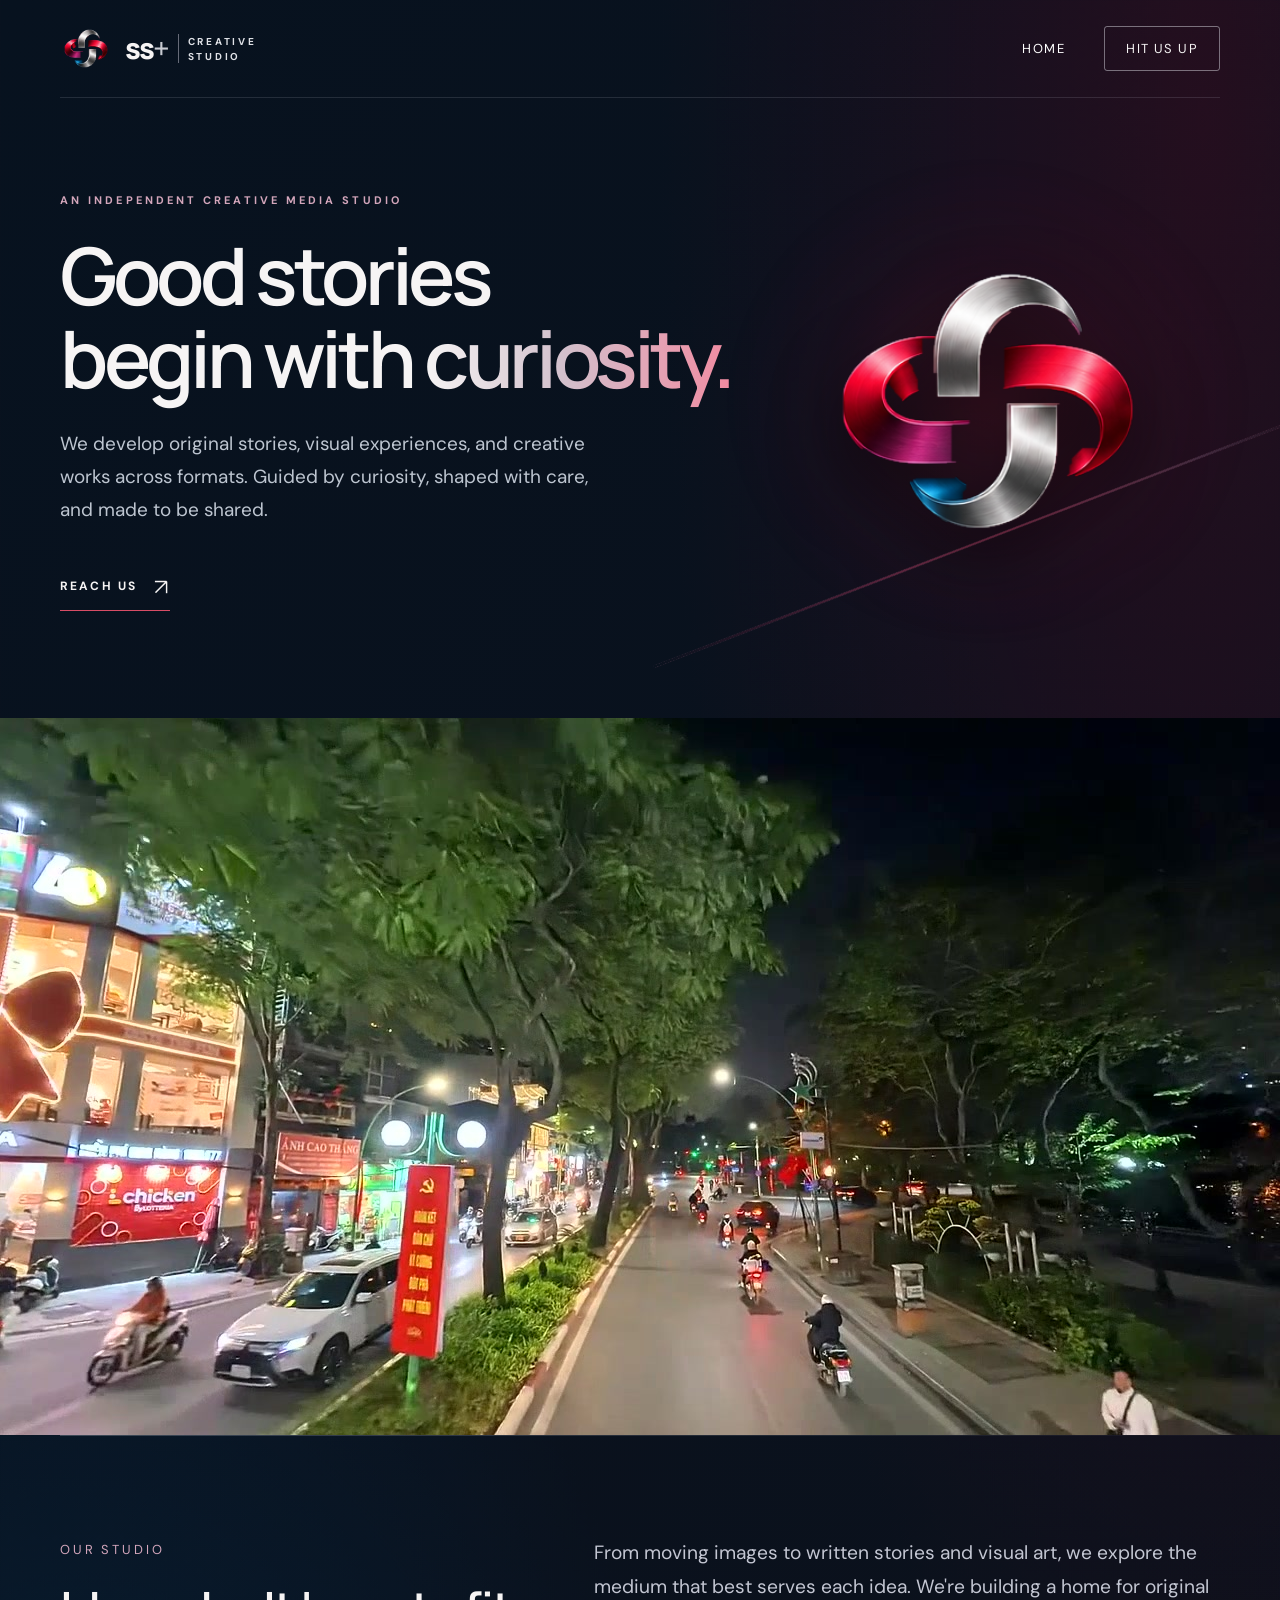
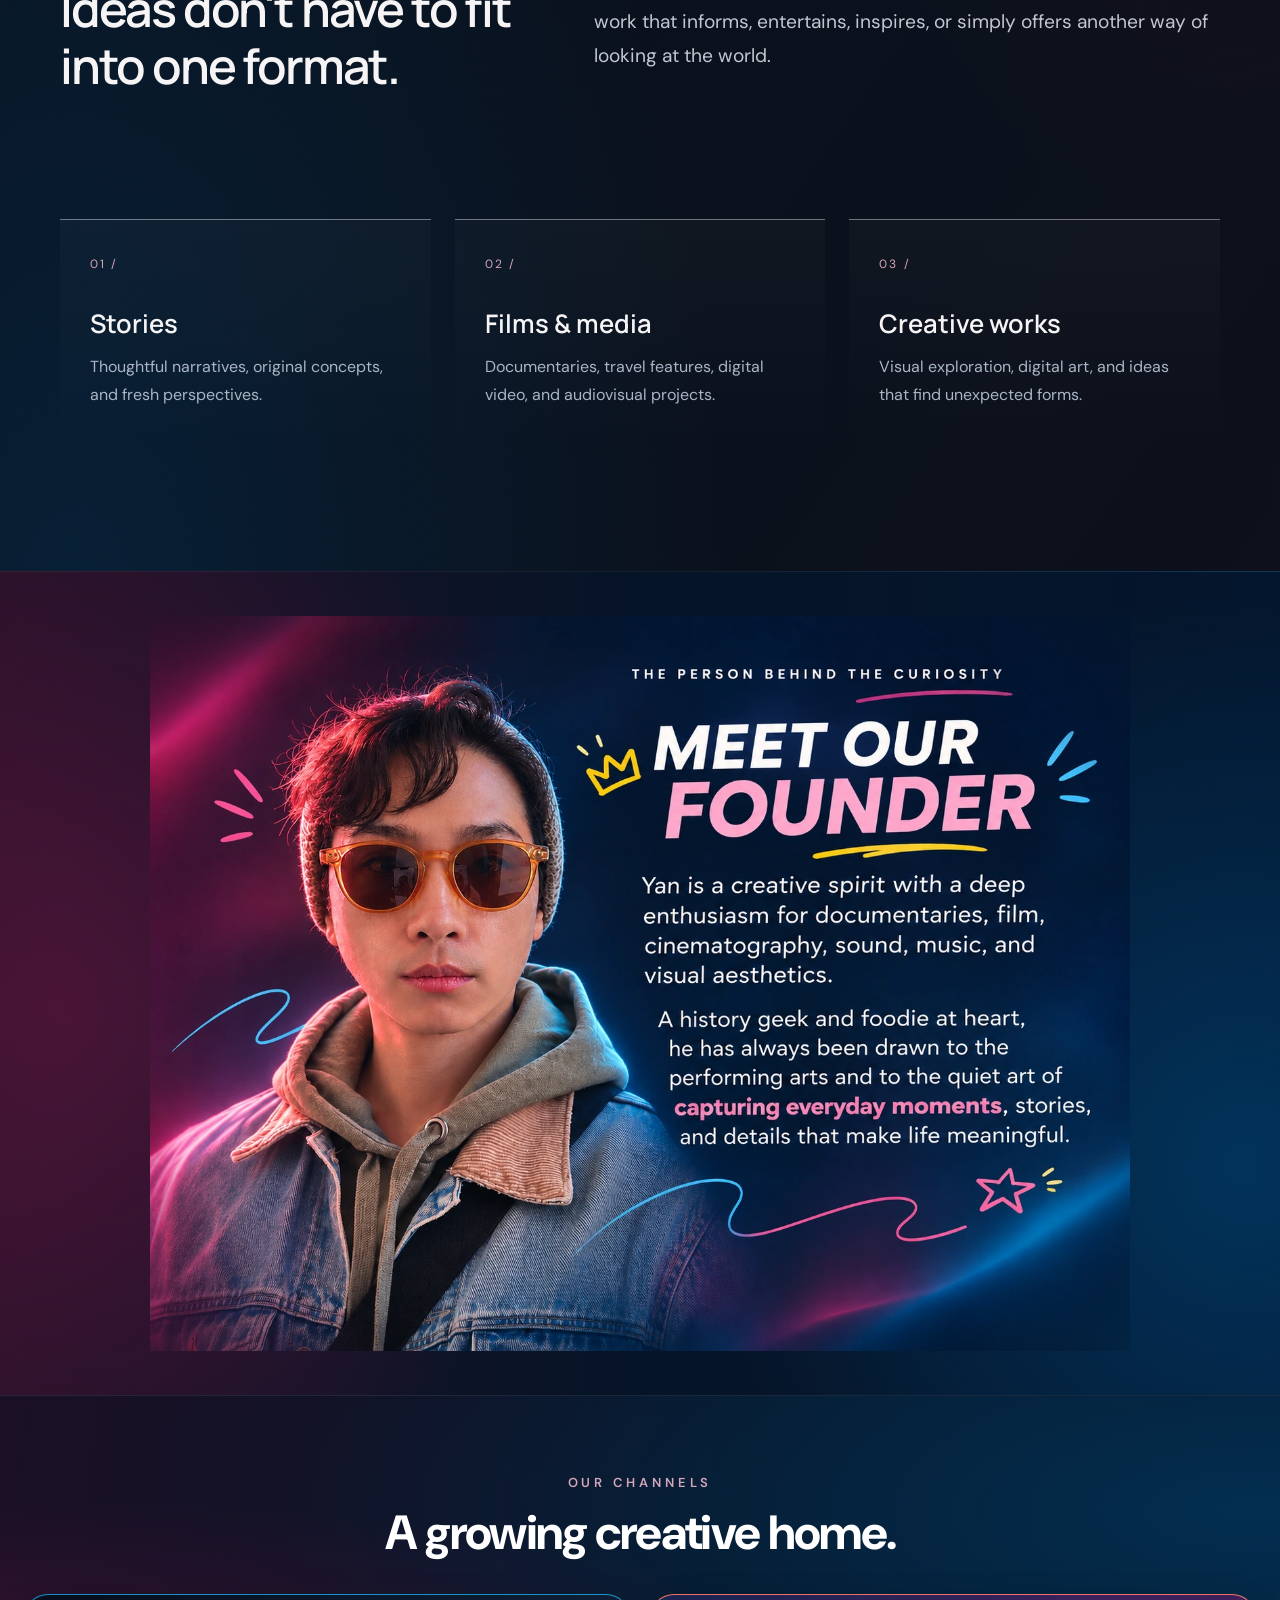
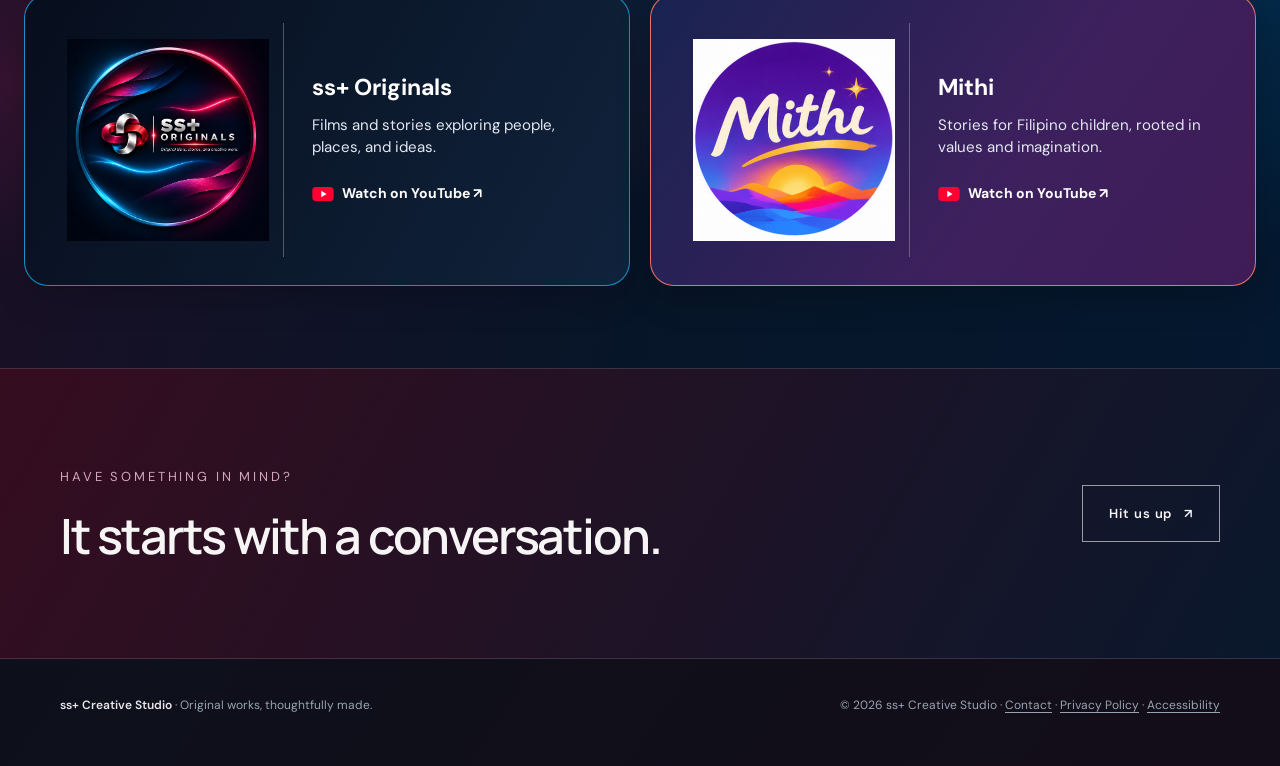
==== index.html @ cef00df9 "Add files via upload" ====
<!doctype html><html lang="en"><head><meta charset="utf-8"><meta name="viewport" content="width=device-width,initial-scale=1"><meta name="theme-color" content="#07121f"><meta name="description" content="ss+ Creative Studio develops original stories and creative media across formats. An independent home for curiosity, storytelling, and ideas."><link rel="icon" type="image/png" href="assets/studio_emblem.png"><link rel="stylesheet" href="styles.css">
<link rel="canonical" href="https://studio.thessplus.com/"><title>ss+ Creative Studio | Original works, thoughtfully made</title><style>
/* Founder artwork: keep the approved composition at its current size,
   while visually continuing its pink/blue lighting across the page. */
.founder-art-section{
 position:relative;overflow:hidden;
 padding:44px 18px!important;
 border-top:1px solid rgba(255,255,255,.055);
 background:
  radial-gradient(ellipse 43% 80% at 5% 53%,rgba(120,24,71,.48),transparent 90%),
  radial-gradient(ellipse 45% 75% at 97% 72%,rgba(0,82,141,.48),transparent 92%),
  linear-gradient(90deg,#221127 0%,#071427 47%,#04162d 100%);
}
.founder-art-section .founder-art{
 display:block;width:100%;max-width:980px!important;height:auto;
 margin:0 auto;object-fit:contain;
 -webkit-mask-image:radial-gradient(ellipse 74% 78% at 50% 50%,#000 70%,transparent 100%);
 mask-image:radial-gradient(ellipse 74% 78% at 50% 50%,#000 70%,transparent 100%);
}

.visually-hidden{position:absolute!important;width:1px!important;height:1px!important;padding:0!important;margin:-1px!important;overflow:hidden!important;clip:rect(0,0,0,0)!important;white-space:nowrap!important;border:0!important}
@media(max-width:700px){
 .founder-art-section{padding:24px 12px!important}
 .founder-art-section .founder-art{width:100%;max-width:100%;height:auto}
}

/* Channel showcase: responsive and independent of the rest of the page. */
.channels-section {
  padding: 76px 24px 82px;
  border-top: 1px solid rgba(255,255,255,.08);
  background:
    radial-gradient(ellipse at 3% 50%,rgba(112,24,70,.32),transparent 45%),
    radial-gradient(ellipse at 98% 20%,rgba(0,87,142,.35),transparent 55%),
    linear-gradient(100deg,#1b1025,#071528 53%,#04182f);
  color: #f7f7fa;
}
.channels-inner { max-width: 1320px; margin: auto; }
.channels-heading { text-align: center; margin-bottom: 34px; }
.channels-label { display:block; color:#d3a6bb; font-size:13px; text-transform:uppercase; letter-spacing:.3em; font-weight:600; margin-bottom:13px; }
/* Align the section labels with the studio's existing rose-pink typography. */
.section-index { font-size:13px; }
.channels-heading h2 { font-size:clamp(30px,4vw,48px); line-height:1.1; margin:0; color:#fff; font-weight:750; letter-spacing:-.035em; }
.channels-grid { display:grid; grid-template-columns:repeat(2,minmax(0,1fr)); align-items:stretch; gap:20px; }
.channel-card {
  display:grid; grid-template-columns:minmax(0,42%) minmax(0,58%);
  align-items:center; min-height:292px; padding:28px; gap:0;
  border:1px solid rgba(29,184,249,.75); border-radius:24px;
  overflow:hidden; text-decoration:none; color:white; position:relative;
  background:linear-gradient(120deg,#070e1d,#10233c);
  box-shadow:0 12px 35px rgba(0,0,0,.19);
  transition:transform .2s ease,box-shadow .2s ease;
}
.channel-card:hover,.channel-card:focus-visible { transform:translateY(-3px); box-shadow:0 18px 40px rgba(0,0,0,.32); outline-offset:3px; }
.channel-card.mithi { border-color:rgba(255,125,102,.9); background:linear-gradient(125deg,#182350 0%,#3c205d 58%,#3f1c56 100%); }
/* The circular artwork is itself the logo. Do not add a second frame around it. */
.channel-media { display:flex; align-items:center; justify-content:center; min-width:0; }
.channel-avatar { display:flex; width:100%; max-width:202px; aspect-ratio:1/1; align-items:center; justify-content:center; }
.channel-avatar img { display:block; width:100%; height:100%; object-fit:contain; border:0; border-radius:0; box-shadow:none; }
.channel-copy { min-width:0; border-left:1px solid rgba(255,255,255,.28); padding-left:28px; display:flex; flex-direction:column; justify-content:center; align-self:stretch; }
.channel-copy h3 { font-size:clamp(20px,1.8vw,25px); margin:0 0 12px; line-height:1.2; color:white; }
.channel-copy p { font-size:clamp(13px,1.18vw,16px); line-height:1.48; margin:0 0 24px; color:#e3e7f2; }
.channel-action { display:inline-flex; align-items:center; gap:8px; font-size:14px; font-weight:700; color:#fff; }
.channel-action svg { width:22px; height:16px; flex:none; }
@media(max-width:1020px) {
 .channels-grid { grid-template-columns:1fr; max-width:670px; margin:auto; }
 .channel-card { min-height:255px; }
}
@media(max-width:540px) {
 .channels-section { padding:54px 16px 58px; }
 .channels-grid { gap:16px; }
 .channel-card { grid-template-columns:40% 60%; min-height:200px; padding:17px; border-radius:18px; }
 .channel-avatar { max-width:135px; }
 .channel-copy { padding-left:16px; }
 .channel-copy h3 { font-size:18px; margin-bottom:7px; }
 .channel-copy p { font-size:12px; margin-bottom:13px; }
 .channel-action { font-size:12px; gap:5px; }
 .channel-action svg { width:20px; }
}
@media(max-width:355px) {
 .channel-card { grid-template-columns:37% 63%; padding:12px; }
 .channel-copy { padding-left:12px; }
}
@media (prefers-reduced-motion:reduce) { .channel-card { transition:none; } }
</style></head><body><div class="site"><header class="nav wrap"><a class="brand" href="./" aria-label="ss+ Creative Studio, home"><img src="assets/studio_emblem.png" alt="ss+ intertwined metallic studio emblem"><span class="brand-name"><span class="wordmark">ss<span class="plus">+</span></span><span class="brand-divider"></span><span class="brand-sub">Creative<br>Studio</span></span></a><nav class="links" aria-label="Main navigation"><a href="./" aria-current="page">Home</a><a href="contact/" class="nav-contact" >Hit us up</a></nav></header><main><section class="hero wrap"><div><div class="eyebrow">An independent creative media studio</div><h1>Good stories<br>begin with <em>curiosity.</em></h1><p class="hero-copy">We develop original stories, visual experiences, and creative works across formats. Guided by curiosity, shaped with care, and made to be shared.</p><a class="textlink" href="contact/">Reach us <span aria-hidden="true">↗</span></a></div><div class="hero-art" id="hero-logo"><img src="assets/studio_emblem.png" alt="Metallic silver, crimson and navy intertwined emblem, fully visible"><div class="blade-cut" aria-hidden="true"><span class="blade-reflection"></span><span class="blade-spark"></span></div></div></section><section class="featured-film" aria-label="Silent cinematic footage of Vietnam at night"><video autoplay muted loop playsinline preload="metadata" poster="assets/vietnam-city-after-dark-poster.jpg" aria-label="Nighttime city roads in Vietnam, illuminated buildings and passing traffic"><source src="assets/vietnam-city-after-dark.mp4" type="video/mp4"></video></section><div class="rule wrap"></div><section class="intro wrap"><div><span class="section-index">Our studio</span><h2>Ideas don't have to fit into one format.</h2></div><p>From moving images to written stories and visual art, we explore the medium that best serves each idea. We're building a home for original work that informs, entertains, inspires, or simply offers another way of looking at the world.</p></section><section class="three wrap" aria-label="What we create"><article><span class="num">01 /</span><h3>Stories</h3><p>Thoughtful narratives, original concepts, and fresh perspectives.</p></article><article><span class="num">02 /</span><h3>Films & media</h3><p>Documentaries, travel features, digital video, and audiovisual projects.</p></article><article><span class="num">03 /</span><h3>Creative works</h3><p>Visual exploration, digital art, and ideas that find unexpected forms.</p></article></section><section class="founder-art-section" aria-labelledby="founder-accessible-title">
  <h2 id="founder-accessible-title" class="visually-hidden">Meet Our Founder</h2>
  <img class="founder-art" src="assets/meet-our-founder-final.webp" alt="Meet Our Founder: Yan, in a crimson-and-blue cinematic portrait alongside playful hand-drawn scribbles and a biography." width="1448" height="1086" loading="lazy" decoding="async">
  <div class="visually-hidden">Yan is a creative spirit with a deep enthusiasm for documentaries, film, cinematography, sound, music, and visual aesthetics. A history geek and foodie at heart, he has always been drawn to the performing arts and to the quiet art of capturing everyday moments, stories, and details that make life meaningful.</div>
</section><section class="channels-section" aria-labelledby="channels-title">
  <div class="channels-inner">
    <div class="channels-heading">
      <span class="channels-label">Our channels</span>
      <h2 id="channels-title">A growing creative home.</h2>
    </div>
    <div class="channels-grid">
      <a class="channel-card originals" href="https://www.youtube.com/@ssplusoriginals" target="_blank" rel="noopener noreferrer" aria-label="Visit ss+ Originals on YouTube (opens in a new tab)">
        <div class="channel-media"><div class="channel-avatar"><img src="assets/ss-originals-circle.png" alt="Official ss+ Originals circular logo" loading="lazy"></div></div>
        <div class="channel-copy"><h3>ss+ Originals</h3><p>Films and stories exploring people, places, and ideas.</p><span class="channel-action"><svg viewBox="0 0 24 18" role="presentation" aria-hidden="true"><rect x="0" y="1" width="24" height="16" rx="4" fill="#ff0033"/><path d="M10 5.25 16 9l-6 3.75z" fill="#fff"/></svg> Watch on YouTube ↗</span></div>
      </a>
      <a class="channel-card mithi" href="https://www.youtube.com/@atingmithi" target="_blank" rel="noopener noreferrer" aria-label="Visit Mithi on YouTube (opens in a new tab)">
        <div class="channel-media"><div class="channel-avatar"><img src="assets/mithi-channel.png" alt="Official Mithi logo with purple sky, golden stars, and sunrise" loading="lazy"></div></div>
        <div class="channel-copy"><h3>Mithi</h3><p>Stories for Filipino children, rooted in values and imagination.</p><span class="channel-action"><svg viewBox="0 0 24 18" role="presentation" aria-hidden="true"><rect x="0" y="1" width="24" height="16" rx="4" fill="#ff0033"/><path d="M10 5.25 16 9l-6 3.75z" fill="#fff"/></svg> Watch on YouTube ↗</span></div>
      </a>
    </div>
  </div>
</section><section class="closing"><div class="closing-inner wrap"><div><span class="section-index">Have something in mind?</span><h2>It starts with a conversation.</h2></div><a class="cta" href="contact/">Hit us up &nbsp; ↗</a></div></section></main><footer class="footer wrap"><span><strong>ss+ Creative Studio</strong> · Original works, thoughtfully made.</span><span>© <span id="year">2026</span> ss+ Creative Studio · <a href="contact/">Contact</a> · <a href="privacy-policy/">Privacy Policy</a> · <a href="accessibility/">Accessibility</a></span></footer><script>document.getElementById('year').textContent = new Date().getFullYear();</script></div></body></html>
---- styles.css ----
@import url('https://fonts.googleapis.com/css2?family=DM+Sans:wght@400;500;600;700&family=Manrope:wght@400;500;600;700;800&display=swap');
:root{color-scheme:dark;--navy:#03213d;--midnight:#061522;--ink:#080d17;--berry:#690722;--pink:#e6223a;--silver:#c3c1c1;--muted:#abb5c2;--white:#f6f4f4}*{box-sizing:border-box}html{scroll-behavior:smooth}body{margin:0;background:#08111c;color:var(--white);font-family:'DM Sans',Arial,sans-serif;line-height:1.65}a{color:inherit;text-decoration:none}button,a{ -webkit-tap-highlight-color: transparent}a:focus-visible,button:focus-visible{outline:2px solid #ff7896;outline-offset:5px}.site{min-height:100vh;overflow:hidden;background:radial-gradient(ellipse at 94% 3%,rgba(105,7,34,.28),transparent 32%),radial-gradient(ellipse at 6% 56%,rgba(6,42,72,.58),transparent 38%),linear-gradient(125deg,#07121f,#0b111c 55%,#130d19)}.wrap{width:min(1160px,calc(100% - 72px));margin:auto}.nav{height:98px;display:flex;justify-content:space-between;align-items:center;border-bottom:1px solid rgba(220,223,234,.13)}.brand{display:flex;gap:13px;align-items:center;min-width:0}.brand img{width:52px;height:52px;object-fit:contain}.brand-name{display:flex;align-items:center;gap:9px}.wordmark{font-family:'Manrope',Arial,sans-serif;letter-spacing:-.075em;font-weight:800;font-size:29px;line-height:1;text-transform:none}.wordmark .plus{color:#c8cbd2;font-weight:500;letter-spacing:-.03em}.brand-divider{height:29px;width:1px;background:#a7a7b5;opacity:.6}.brand-sub{font-size:10px;font-weight:700;letter-spacing:.27em;line-height:1.5;text-transform:uppercase;color:#e0e2e7}.links{display:flex;gap:39px;align-items:center;font-size:13px;letter-spacing:.11em;text-transform:uppercase}.links a{opacity:.8}.links a:hover,.links a[aria-current=page]{opacity:1;color:#fff}.links .nav-contact{border:1px solid rgba(245,248,255,.42);padding:11px 21px;border-radius:3px;opacity:1}.hero{min-height:620px;display:grid;grid-template-columns:1.2fr .8fr;align-items:center;position:relative;padding:76px 0 90px}.eyebrow{text-transform:uppercase;letter-spacing:.28em;font-size:11px;font-weight:700;color:#d3a6bb}.hero h1,.contact-hero h1{font-family:Manrope,Arial,sans-serif;font-weight:600;letter-spacing:-.055em;line-height:1.05;font-size:clamp(49px,6.2vw,88px);margin:23px 0 28px}.hero h1 em{font-style:normal;background:linear-gradient(90deg,#f6f4f4 0%,#d2c0cc 45%,#f18ba1);-webkit-background-clip:text;background-clip:text;color:transparent}.hero-copy{font-size:17px;line-height:1.85;color:#bdc5d0;max-width:530px}.textlink{display:inline-flex;gap:17px;align-items:center;margin-top:30px;font-size:12px;letter-spacing:.18em;font-weight:700;text-transform:uppercase;border-bottom:1px solid #d84d66;padding-bottom:11px}.textlink span{font-size:23px;font-weight:300;line-height:1}.hero-art{position:relative;min-height:430px;display:flex;align-items:center;justify-content:center;isolation:isolate}.hero-art:before{content:'';position:absolute;width:540px;height:500px;max-width:130%;border-radius:50%;background:radial-gradient(ellipse,rgba(226,34,58,.17),rgba(105,7,34,.08) 41%,transparent 68%);filter:blur(8px);z-index:-1}.hero-art:after{content:'';position:absolute;inset:auto -55px 40px -55px;height:1px;background:linear-gradient(90deg,transparent,rgba(211,73,114,.55),transparent);transform:rotate(-21deg)}.hero-art img{width:min(390px,93%);height:auto;filter:drop-shadow(0 30px 45px rgba(0,0,0,.55))}.rule{height:1px;background:linear-gradient(90deg,rgba(220,223,234,.25),rgba(220,223,234,.02))}.intro{padding:100px 0 106px;display:grid;grid-template-columns:1fr 1.35fr;gap:70px}.section-index{font-size:11px;text-transform:uppercase;letter-spacing:.22em;color:#d3a6bb}.intro h2,.closing h2{font:600 clamp(32px,3.8vw,52px)/1.16 Manrope,Arial,sans-serif;letter-spacing:-.045em;margin:19px 0}.intro p{font-size:18px;color:#c3c6d2;max-width:650px;line-height:1.9;margin:0}.three{display:grid;grid-template-columns:repeat(3,1fr);gap:24px;margin:0 auto 120px}.three article{padding:30px 30px 42px;border-top:1px solid rgba(235,235,243,.45);background:linear-gradient(180deg,rgba(255,255,255,.025),transparent);min-height:210px}.three .num{font-size:12px;color:#d7a4b7;letter-spacing:.18em}.three h3{font:600 24px Manrope;margin:30px 0 12px}.three p{font-size:14px;color:#aab5c5;margin:0}.closing{background:linear-gradient(120deg,rgba(105,7,34,.44),rgba(3,33,61,.55));border-block:1px solid rgba(255,255,255,.13);padding:94px 0}.closing-inner{display:flex;align-items:center;justify-content:space-between;gap:45px}.closing h2{margin-bottom:0}.closing .cta{border:1px solid rgba(245,245,245,.6);padding:17px 26px;white-space:nowrap;font-weight:600;font-size:13px;letter-spacing:.07em}.closing .cta:hover,.nav-contact:hover{background:rgba(255,255,255,.1)}.footer{padding:37px 0 50px;display:flex;justify-content:space-between;align-items:center;color:#98a4b1;font-size:12px;gap:24px}.footer strong{color:#e8e6e9;font-weight:600}.footer a{text-decoration:underline;text-underline-offset:3px}.contact-hero{padding:114px 0 140px;min-height:650px;display:grid;grid-template-columns:1fr .8fr;gap:70px;align-items:center}.contact-hero h1{margin-bottom:28px}.contact-hero p{max-width:535px;color:#c1c7d1;font-size:18px;line-height:1.9}.contact-panel{padding:40px 44px;background:linear-gradient(160deg,rgba(105,7,34,.32),rgba(3,33,61,.35));border:1px solid rgba(255,255,255,.18)}.contact-panel h2{font:600 23px Manrope;margin:0 0 12px}.contact-panel p{font-size:14px;color:#bbc5d1;line-height:1.8}.email{display:inline-block;margin:20px 0 8px;font-size:17px;color:#fff;border-bottom:1px solid #e6223a;overflow-wrap:anywhere}.smallnote{font-size:11px!important;color:#8995a4!important}.glint{width:80px;height:2px;background:linear-gradient(90deg,#e6223a,#644765);margin:34px 0}.no-team{display:none}@media(max-width:760px){.wrap{width:min(100% - 40px,560px)}.nav{height:80px}.brand img{width:42px;height:42px}.wordmark{font-size:25px}.brand-sub{font-size:8px}.links{gap:15px;font-size:11px}.links a:not(.nav-contact){display:none}.links .nav-contact{padding:10px 12px}.hero{grid-template-columns:1fr;min-height:0;padding:80px 0 40px}.hero h1{font-size:clamp(45px,12vw,69px)}.hero-art{min-height:280px;order:-1}.hero-art img{width:min(240px,70%)}.hero-copy{font-size:16px}.intro{grid-template-columns:1fr;gap:14px;padding:75px 0}.intro p{font-size:16px}.three{grid-template-columns:1fr;gap:12px;margin-bottom:65px}.three article{min-height:0;padding:22px 25px 30px}.three h3{margin:16px 0 8px}.closing{padding:60px 0}.closing-inner{align-items:flex-start;flex-direction:column}.footer{flex-direction:column;align-items:flex-start}.contact-hero{grid-template-columns:1fr;min-height:0;gap:35px;padding:85px 0 110px}.contact-hero p{font-size:16px}.contact-panel{padding:30px 26px}}

/* V2: keep the cards inside the centered content width. */
.three.wrap {margin-left:auto;margin-right:auto}
/* Motion identity: a pronounced cinematic approach, then a real masked light sweep. */
.hero-art {position:relative;perspective:900px;overflow:visible;padding:38px;min-width:0;isolation:isolate}
.hero-art img {display:block;width:min(390px,91%);max-width:100%;height:auto;object-fit:contain;position:relative;z-index:1;backface-visibility:hidden;transform-origin:50% 50%;filter:drop-shadow(0 28px 34px rgba(0,0,0,.55));}
.hero-art .metal-glint{pointer-events:none;position:absolute;z-index:2;inset:38px;opacity:0;-webkit-mask-image:url('assets/studio_emblem.png');mask-image:url('assets/studio_emblem.png');-webkit-mask-size:contain;mask-size:contain;-webkit-mask-repeat:no-repeat;mask-repeat:no-repeat;-webkit-mask-position:center;mask-position:center;background:linear-gradient(110deg,transparent 0%,transparent 42%,rgba(255,255,255,.1) 46%,rgba(255,255,255,1) 49%,#fff 50%,rgba(215,237,255,.85) 52%,rgba(255,255,255,.08) 57%,transparent 62%);background-size:360% 100%;mix-blend-mode:screen;filter:brightness(1.7)}
.hero-art.is-revealing img{animation:studio-arrive 3.4s cubic-bezier(.18,.8,.16,1) both}
.hero-art.is-revealing .metal-glint{animation:studio-metal-flash 7.8s linear infinite 2.65s}
@keyframes studio-arrive{0%{opacity:0;transform:perspective(900px) translate3d(155px,-35px,-210px) rotateY(-58deg) rotateZ(-14deg) scale(.62);filter:blur(8px) drop-shadow(0 10px 15px #0006)}24%{opacity:1;filter:blur(0) drop-shadow(0 18px 30px #0007)}62%{transform:perspective(900px) translate3d(-8px,0,20px) rotateY(10deg) rotateZ(3deg) scale(1.055)}82%{transform:perspective(900px) translate3d(0,0,0) rotateY(-3deg) rotateZ(-1deg) scale(.995)}100%{opacity:1;transform:perspective(900px) translate3d(0,0,0) rotateY(0) rotateZ(0) scale(1);filter:drop-shadow(0 28px 34px rgba(0,0,0,.55))}}
@keyframes studio-metal-flash{0%,7%{opacity:0;background-position:135% center}10%{opacity:1}23%{opacity:1;background-position:-105% center}27%,100%{opacity:0;background-position:-105% center}}
@media(max-width:760px){.hero-art{padding:20px;min-height:295px}.hero-art .metal-glint{inset:20px}.hero-art img{width:min(270px,82%)}}
@media(prefers-reduced-motion:reduce){.hero-art.is-revealing img,.hero-art.is-revealing .metal-glint{animation:none!important}.hero-art .metal-glint{display:none}.hero-art img{opacity:1;transform:none}}

/* Featured original footage. Full-width presentation, no controls or text overlay. */
.featured-film{padding:26px 0 24px;background:linear-gradient(180deg,rgba(6,16,29,.2),rgba(5,17,30,.35))}
.featured-film-inner{width:min(1320px,calc(100% - 72px))}
.film-frame{position:relative;aspect-ratio:16/9;overflow:hidden;border:1px solid rgba(215,219,233,.12);background:#061522}
.film-frame video{display:block;width:100%;height:100%;object-fit:cover;object-position:center;background:#061522}
.film-meta{padding:23px 0 12px;display:flex;align-items:end;justify-content:space-between;gap:28px}
.film-meta h2{font:600 clamp(21px,2.4vw,30px)/1.2 Manrope,Arial,sans-serif;letter-spacing:-.035em;margin:7px 0 0}
.film-meta p{color:#b4bdcb;font-size:12px;letter-spacing:.035em;margin:0 0 2px;text-align:right}
/* Keep the approved emblem static until a professional motion ident is ready. */
.hero-art img,.hero-art.is-revealing img{animation:none!important;opacity:1!important;transform:none!important;filter:drop-shadow(0 28px 34px rgba(0,0,0,.55))}
.hero-art .metal-glint{display:none!important}
@media(max-width:760px){.featured-film{padding:10px 0 10px}.featured-film-inner{width:100%}.film-frame{border-left:0;border-right:0}.film-meta{padding:20px;align-items:flex-start;flex-direction:column;gap:6px}.film-meta p{text-align:left}.film-frame{aspect-ratio:16/10}}


/* V5: edge-to-edge editorial video, and elegant moving blade cut. */
.hero-art{overflow:visible;isolation:isolate}
.hero-art::after{display:none!important}
.hero-art img{z-index:2;position:relative;max-height:410px;object-fit:contain}
.blade-cut{
  position:absolute;z-index:1;pointer-events:none;
  width:150%;height:2px;left:-27%;bottom:17%;
  transform:rotate(-21deg);transform-origin:center;
  background:linear-gradient(90deg,transparent 0%,rgba(87,29,55,.3) 12%,rgba(190,71,110,.63) 55%,rgba(174,137,170,.24) 84%,transparent 100%);
  box-shadow:0 0 1px rgba(238,145,182,.22);overflow:visible;
}
.blade-reflection{
  position:absolute;inset:-2px 0;overflow:hidden;
}
.blade-reflection::before{
  content:'';position:absolute;top:0;bottom:0;width:20%;left:0;
  background:linear-gradient(90deg,transparent,rgba(247,244,251,.35) 28%,rgba(255,255,255,1) 50%,rgba(255,238,247,.35) 65%,transparent);
  filter:blur(.3px);opacity:0;transform:translateX(-130%);
  animation:blade-sweep 15s ease-in-out infinite;
}
.blade-spark{
  position:absolute;top:50%;left:0;width:5px;height:5px;border-radius:50%;
  background:white;box-shadow:0 0 5px 2px #fff,0 0 14px 4px #eba8cd,0 0 24px 5px #d76a99;
  opacity:0;transform:translate(-50%,-50%);
  animation:blade-sparkle 15s ease-in-out infinite;
}
.blade-spark::before,.blade-spark::after{content:'';position:absolute;background:linear-gradient(90deg,transparent,#fff,transparent);left:50%;top:50%;width:36px;height:1px;transform:translate(-50%,-50%)}
.blade-spark::after{transform:translate(-50%,-50%) rotate(90deg)}
@keyframes blade-sweep{0%,5%{transform:translateX(-130%);opacity:0}7%{opacity:1}15%{transform:translateX(650%);opacity:1}17%,100%{opacity:0;transform:translateX(650%)}}
@keyframes blade-sparkle{0%,6%{left:0%;opacity:0}8%{opacity:1}15%{left:100%;opacity:1}17%,100%{left:100%;opacity:0}}
.featured-film{width:100%;max-width:none;margin:0;padding:0!important;background:#061522;line-height:0;overflow:hidden}
.featured-film video{display:block;width:100%;height:clamp(390px,56vw,820px);object-fit:cover;object-position:center;background:#061522}
.hero-copy{font-size:clamp(18px,1.48vw,21px);line-height:1.75}
.intro p{font-size:clamp(18px,1.5vw,21px);line-height:1.8}
.three p{font-size:clamp(16px,1.14vw,18px);line-height:1.75}
.three h3{font-size:clamp(24px,2vw,29px)}
.contact-panel p{font-size:17px}
@media(max-width:760px){
 .hero-art{min-height:290px}.hero-art img{max-height:270px}
 .blade-cut{width:118%;left:-9%;bottom:14%}
 .featured-film video{height:clamp(300px,65vh,580px);object-position:50% 50%}
 .hero-copy,.intro p{font-size:17px;line-height:1.75}
 .three p{font-size:16px}
}
@media(prefers-reduced-motion:reduce){.blade-reflection::before,.blade-spark{animation:none!important;opacity:0!important}}

/* Founder story: large editorial type and the existing studio font pairing. */
.founder-section{position:relative;isolation:isolate;overflow:hidden;padding:105px 0 112px;border-top:1px solid rgba(255,255,255,.12);background:radial-gradient(ellipse at 9% 28%,rgba(105,7,34,.28),transparent 48%),radial-gradient(ellipse at 98% 88%,rgba(6,42,72,.35),transparent 45%),#080f1a}
.founder-inner{display:grid;grid-template-columns:minmax(0,.86fr) minmax(0,1.14fr);gap:clamp(48px,6vw,100px);align-items:center}
.founder-portrait{position:relative;min-height:630px;overflow:hidden;background:#0d1323;box-shadow:0 28px 70px rgba(0,0,0,.22)}
.founder-portrait img{display:block;width:100%;height:100%;min-height:630px;object-fit:cover;object-position:center center}
.founder-portrait:after{content:'';position:absolute;inset:0;border:1px solid rgba(255,255,255,.09);pointer-events:none}
.founder-story{padding:22px 0;max-width:690px}
.founder-story h2{font-family:Manrope,Arial,sans-serif;font-size:clamp(42px,4.5vw,70px);font-weight:650;line-height:1.09;letter-spacing:-.058em;margin:24px 0 42px;max-width:690px}
.founder-story h2 em{font-style:normal;color:#dfafc1}
.founder-story p{font-family:'DM Sans',Arial,sans-serif;font-size:clamp(21px,1.8vw,27px);font-weight:400;line-height:1.72;letter-spacing:-.018em;color:#e0e2e9;margin:0;max-width:660px}
@media(max-width:900px){.founder-section{padding:80px 0}.founder-inner{gap:32px;grid-template-columns:1fr 1.1fr}.founder-portrait,.founder-portrait img{min-height:540px}.founder-story h2{font-size:clamp(38px,5vw,54px);margin:20px 0 26px}.founder-story p{font-size:19px;line-height:1.7}}
@media(max-width:690px){.founder-section{padding:66px 0 78px}.founder-inner{grid-template-columns:1fr;gap:38px}.founder-portrait,.founder-portrait img{min-height:0;height:auto;max-height:530px}.founder-portrait img{object-fit:cover;object-position:50% 33%;aspect-ratio:4/5}.founder-story{padding:0}.founder-story h2{font-size:clamp(40px,11vw,57px);margin:18px 0 26px}.founder-story p{font-size:20px;line-height:1.72}}
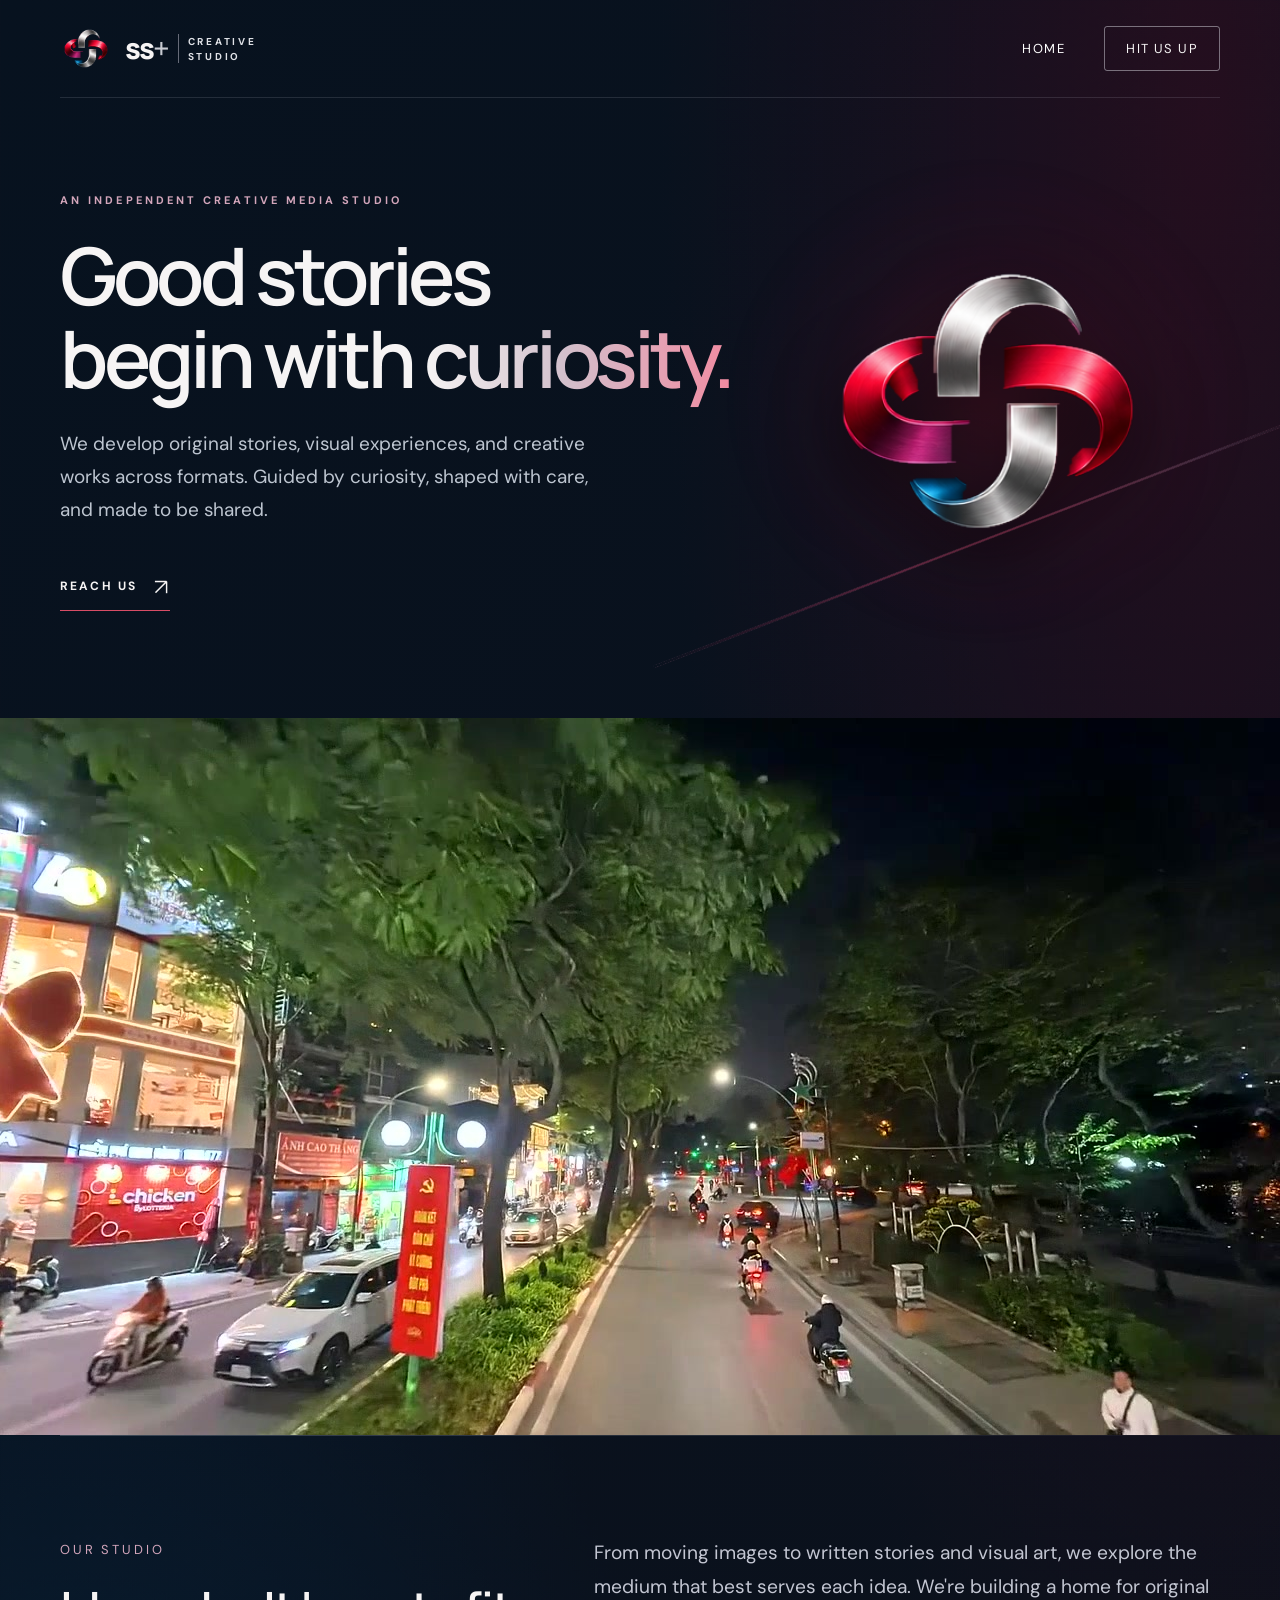
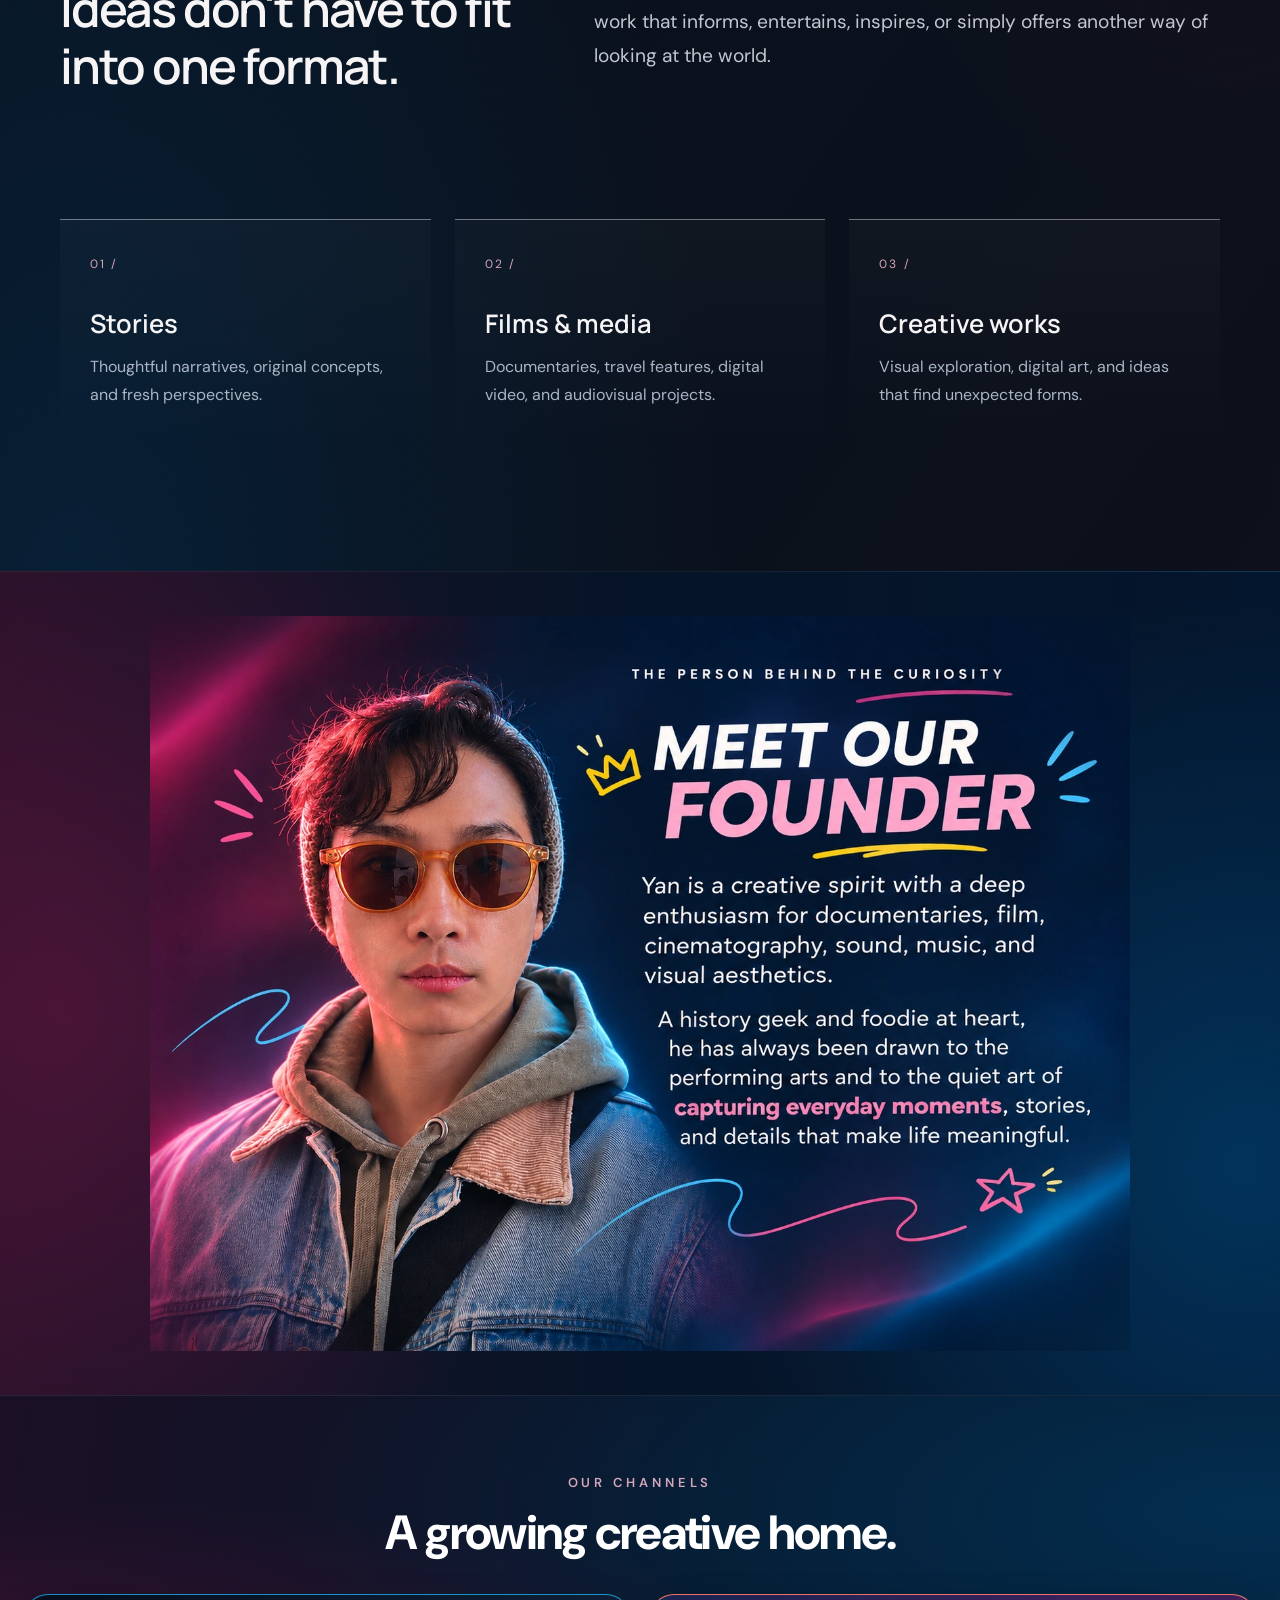
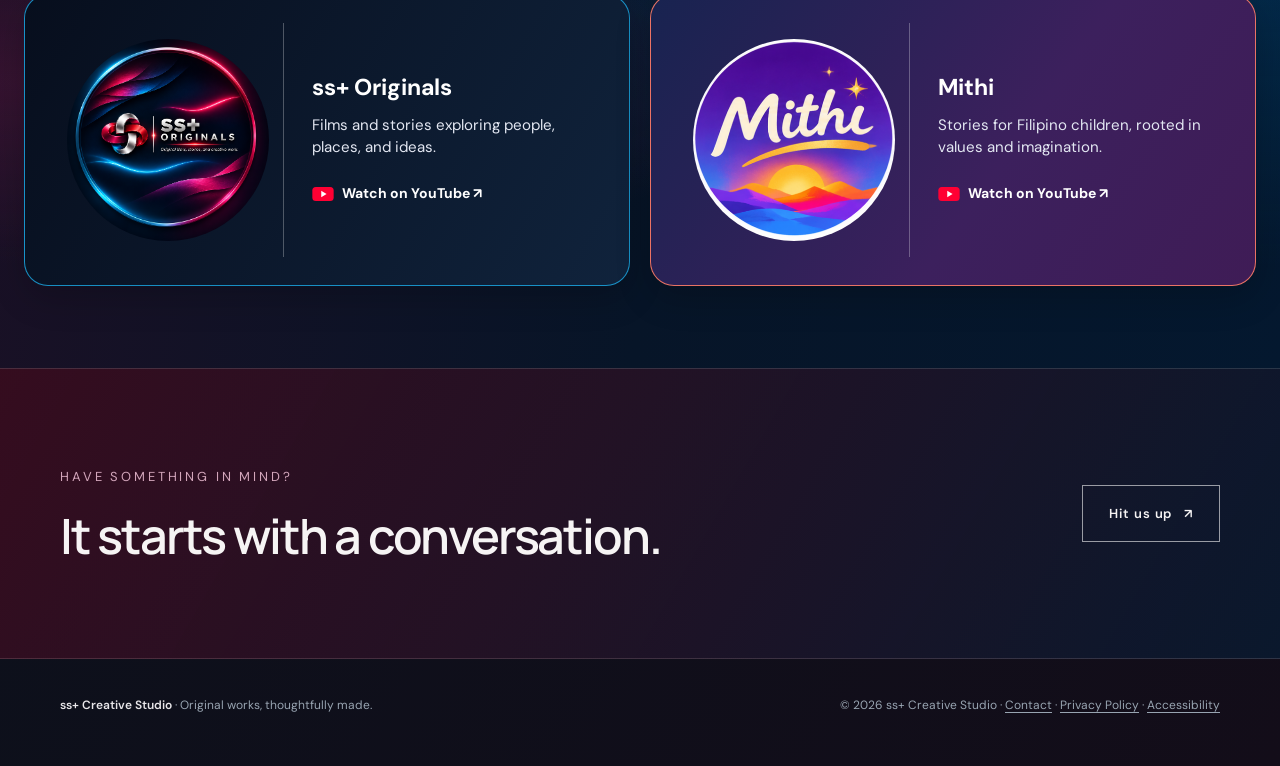
==== commit 9eccd3f4: "Add files via upload" ====
--- a/index.html
+++ b/index.html
@@ -52,10 +52,11 @@
 }
 .channel-card:hover,.channel-card:focus-visible { transform:translateY(-3px); box-shadow:0 18px 40px rgba(0,0,0,.32); outline-offset:3px; }
 .channel-card.mithi { border-color:rgba(255,125,102,.9); background:linear-gradient(125deg,#182350 0%,#3c205d 58%,#3f1c56 100%); }
-/* The circular artwork is itself the logo. Do not add a second frame around it. */
+/* The actual transparent PNGs are circular. Keep both logos equally sized
+   without any square backgrounds, frames, rings, or additional padding. */
 .channel-media { display:flex; align-items:center; justify-content:center; min-width:0; }
-.channel-avatar { display:flex; width:100%; max-width:202px; aspect-ratio:1/1; align-items:center; justify-content:center; }
-.channel-avatar img { display:block; width:100%; height:100%; object-fit:contain; border:0; border-radius:0; box-shadow:none; }
+.channel-avatar { width:min(100%,202px); aspect-ratio:1/1; display:flex; align-items:center; justify-content:center; }
+.channel-avatar img { display:block; width:100%; height:100%; aspect-ratio:1/1; object-fit:contain; border-radius:50%; border:0; padding:0; background:transparent; box-shadow:none; }
 .channel-copy { min-width:0; border-left:1px solid rgba(255,255,255,.28); padding-left:28px; display:flex; flex-direction:column; justify-content:center; align-self:stretch; }
 .channel-copy h3 { font-size:clamp(20px,1.8vw,25px); margin:0 0 12px; line-height:1.2; color:white; }
 .channel-copy p { font-size:clamp(13px,1.18vw,16px); line-height:1.48; margin:0 0 24px; color:#e3e7f2; }
@@ -69,7 +70,7 @@
  .channels-section { padding:54px 16px 58px; }
  .channels-grid { gap:16px; }
  .channel-card { grid-template-columns:40% 60%; min-height:200px; padding:17px; border-radius:18px; }
- .channel-avatar { max-width:135px; }
+ .channel-avatar { width:min(100%,135px); }
  .channel-copy { padding-left:16px; }
  .channel-copy h3 { font-size:18px; margin-bottom:7px; }
  .channel-copy p { font-size:12px; margin-bottom:13px; }
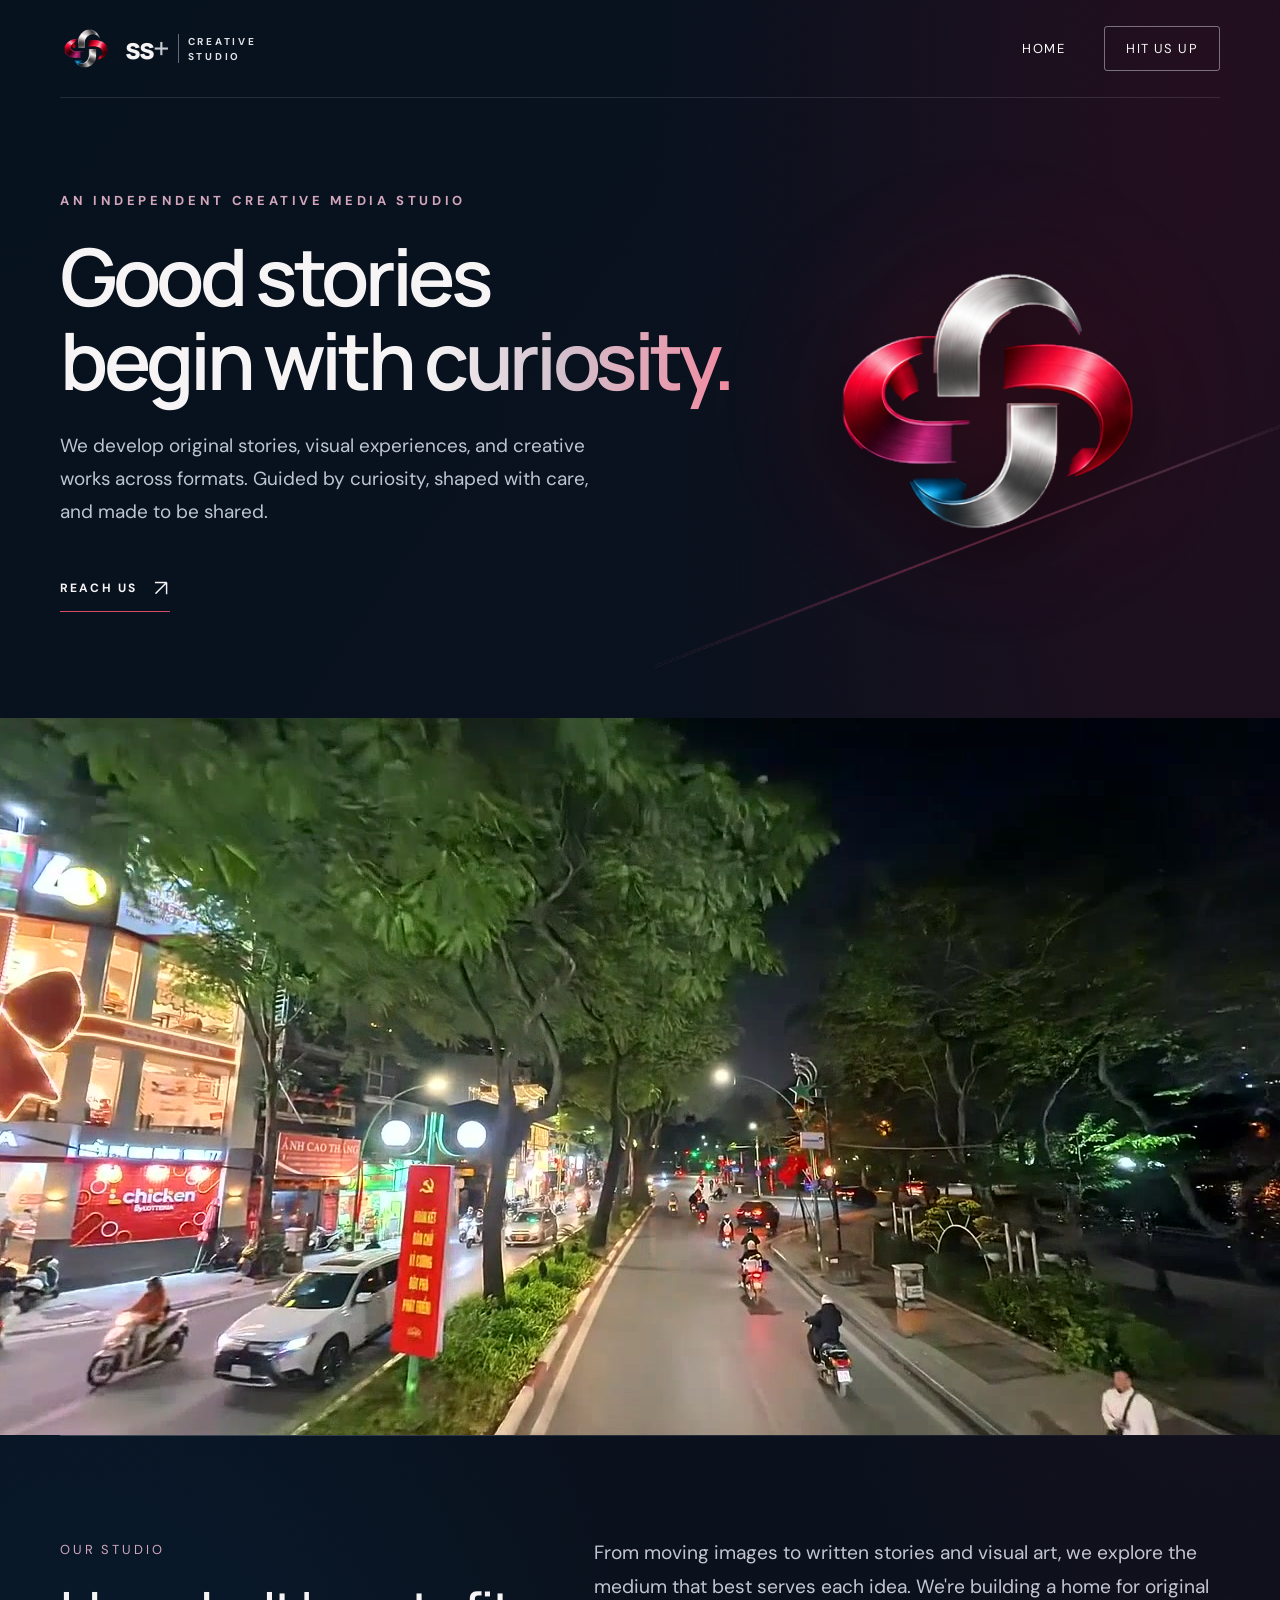
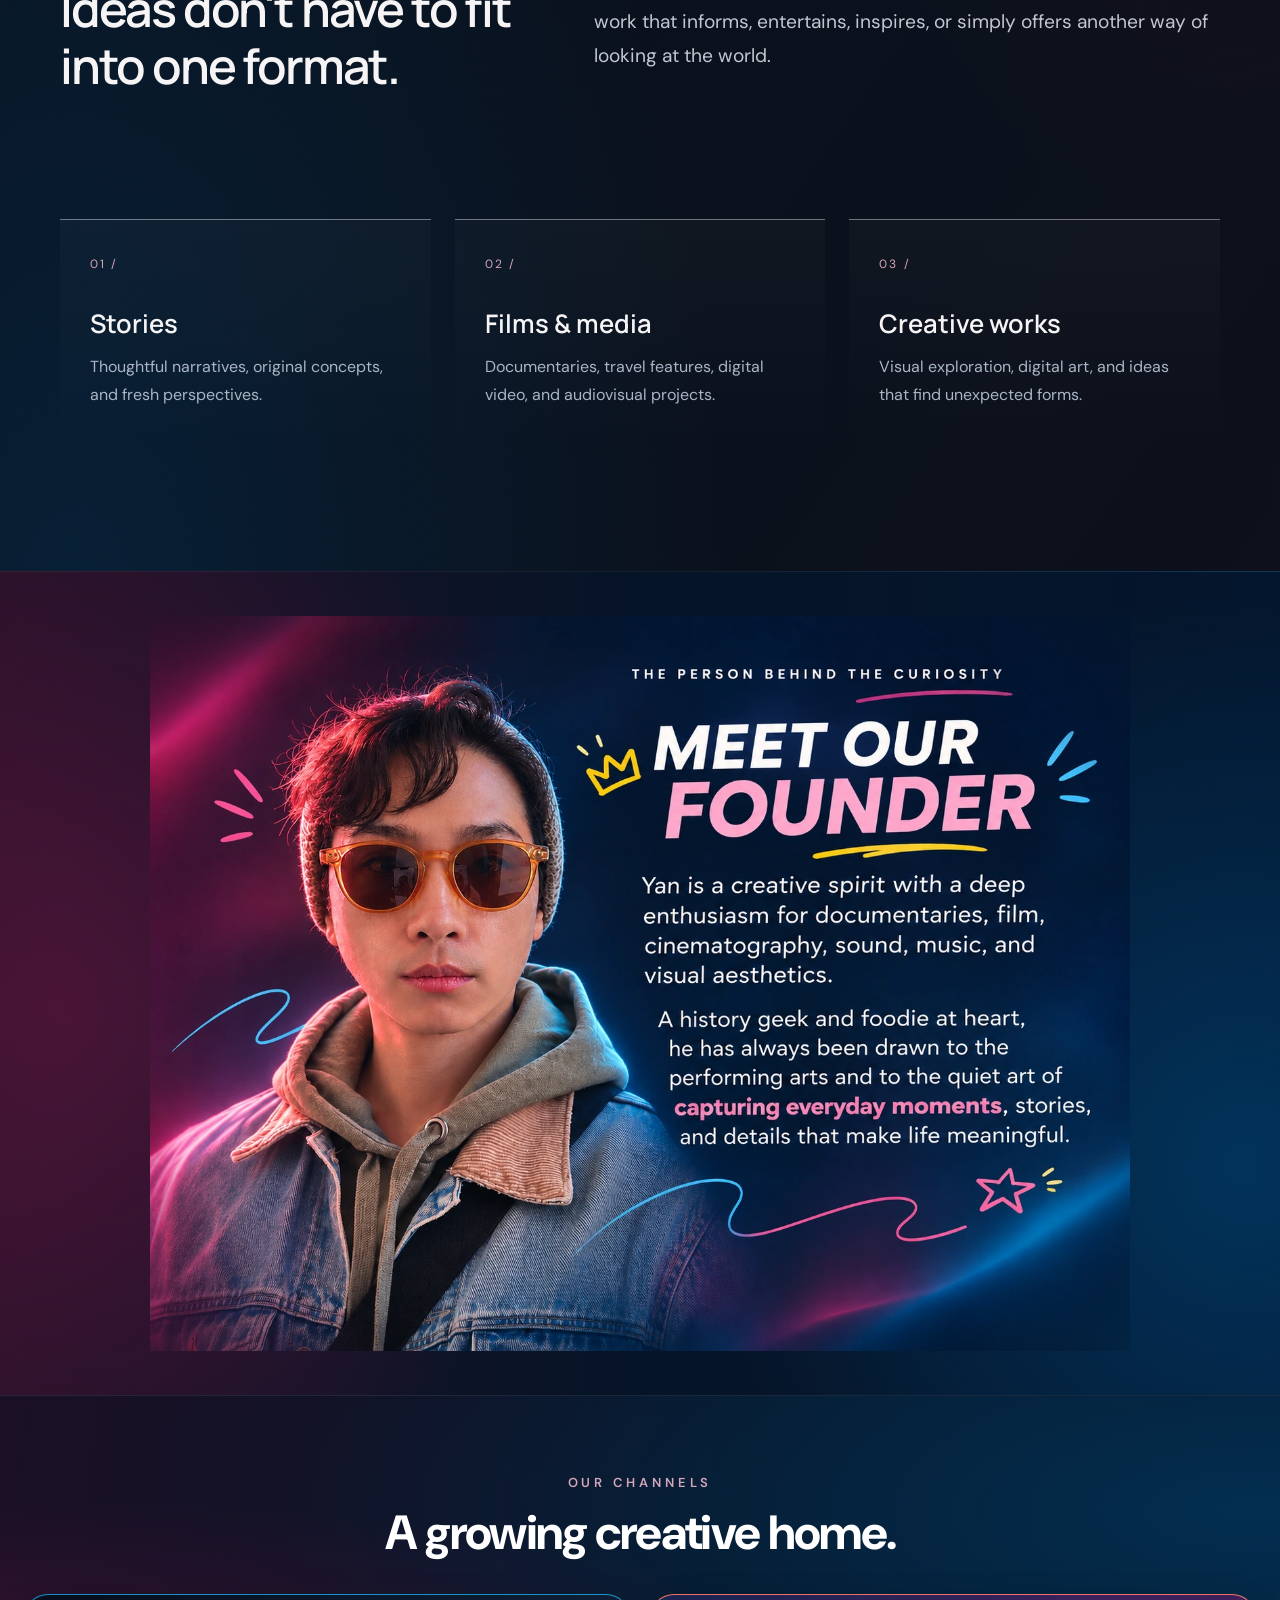
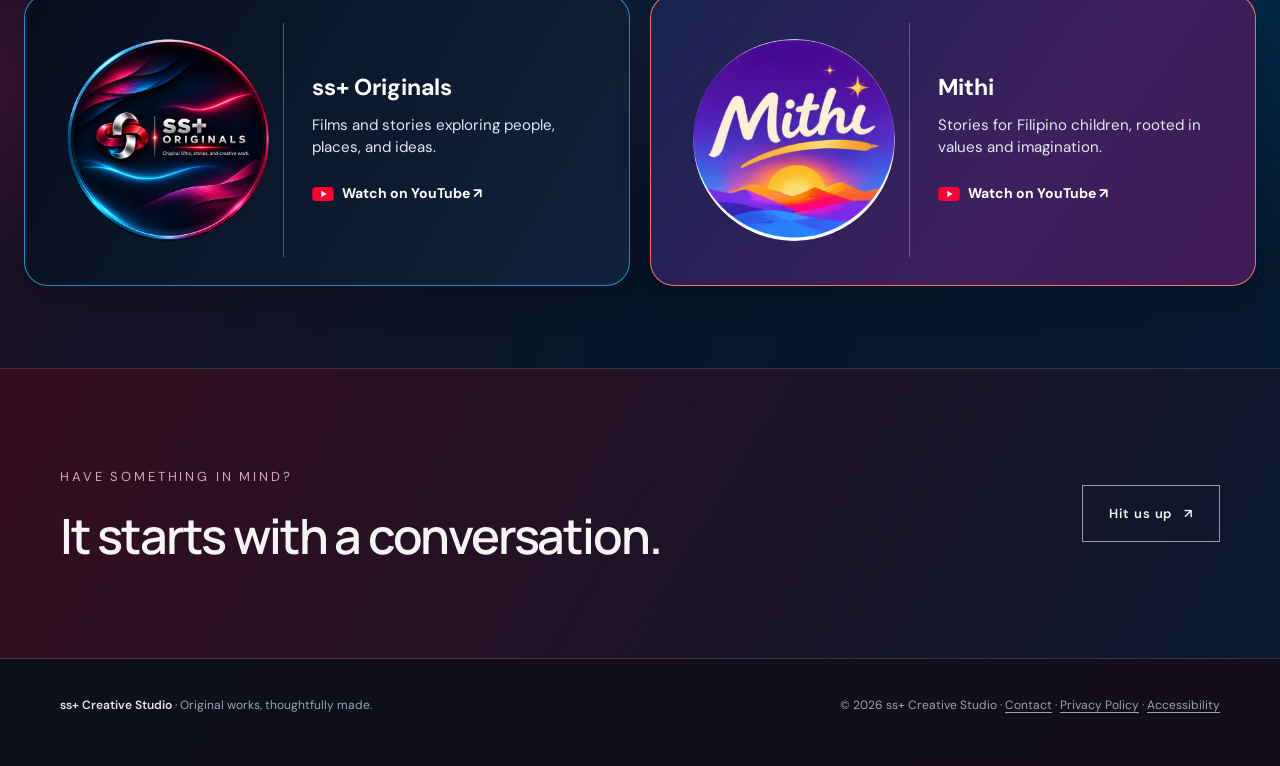
==== commit 0a43d24e: "Add files via upload" ====
--- a/index.html
+++ b/index.html
@@ -37,8 +37,16 @@
 .channels-inner { max-width: 1320px; margin: auto; }
 .channels-heading { text-align: center; margin-bottom: 34px; }
 .channels-label { display:block; color:#d3a6bb; font-size:13px; text-transform:uppercase; letter-spacing:.3em; font-weight:600; margin-bottom:13px; }
-/* Align the section labels with the studio's existing rose-pink typography. */
-.section-index { font-size:13px; }
+/* Consistent small uppercase section labels throughout the homepage.
+   Match size and rose tone without changing main headings or card copy. */
+.hero .eyebrow,
+.intro .section-index,
+.channels-section .channels-label,
+.closing .section-index {
+  font-size:13px;
+  color:#d3a6bb;
+}
+
 .channels-heading h2 { font-size:clamp(30px,4vw,48px); line-height:1.1; margin:0; color:#fff; font-weight:750; letter-spacing:-.035em; }
 .channels-grid { display:grid; grid-template-columns:repeat(2,minmax(0,1fr)); align-items:stretch; gap:20px; }
 .channel-card {
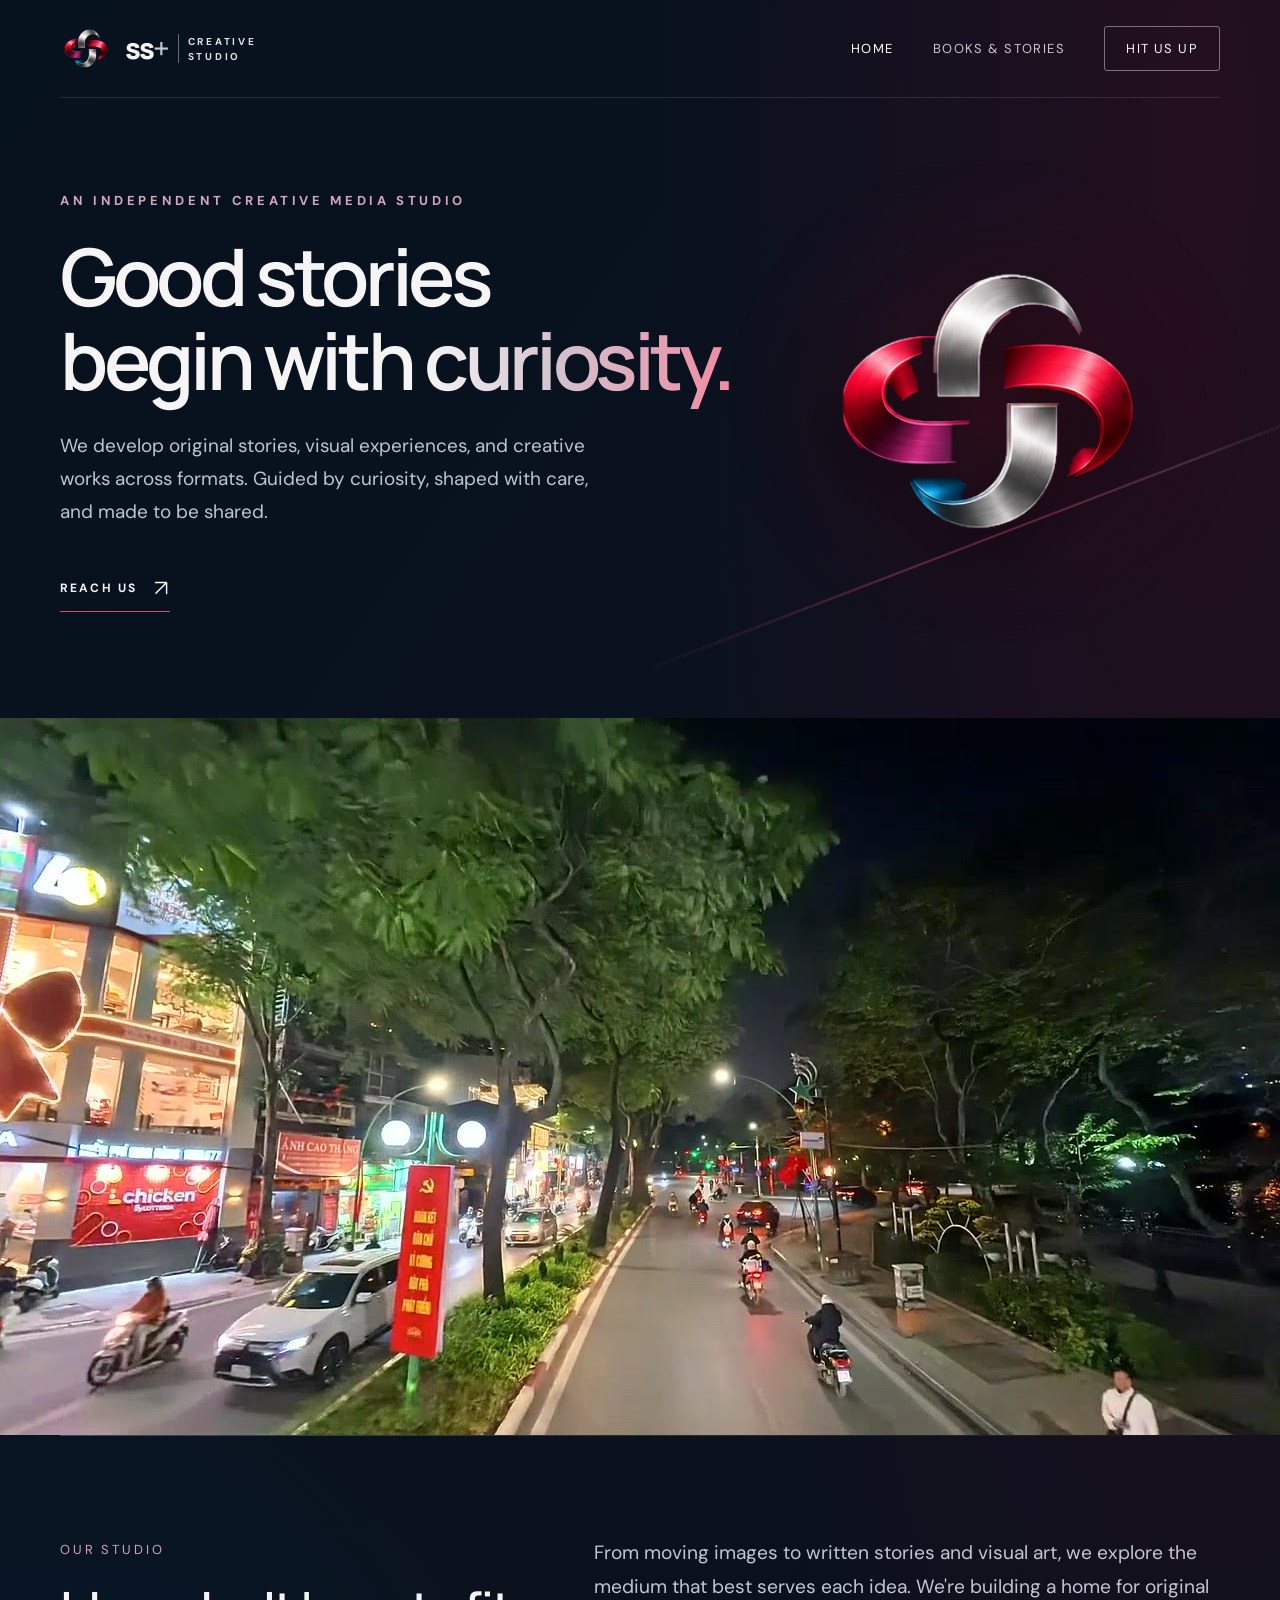
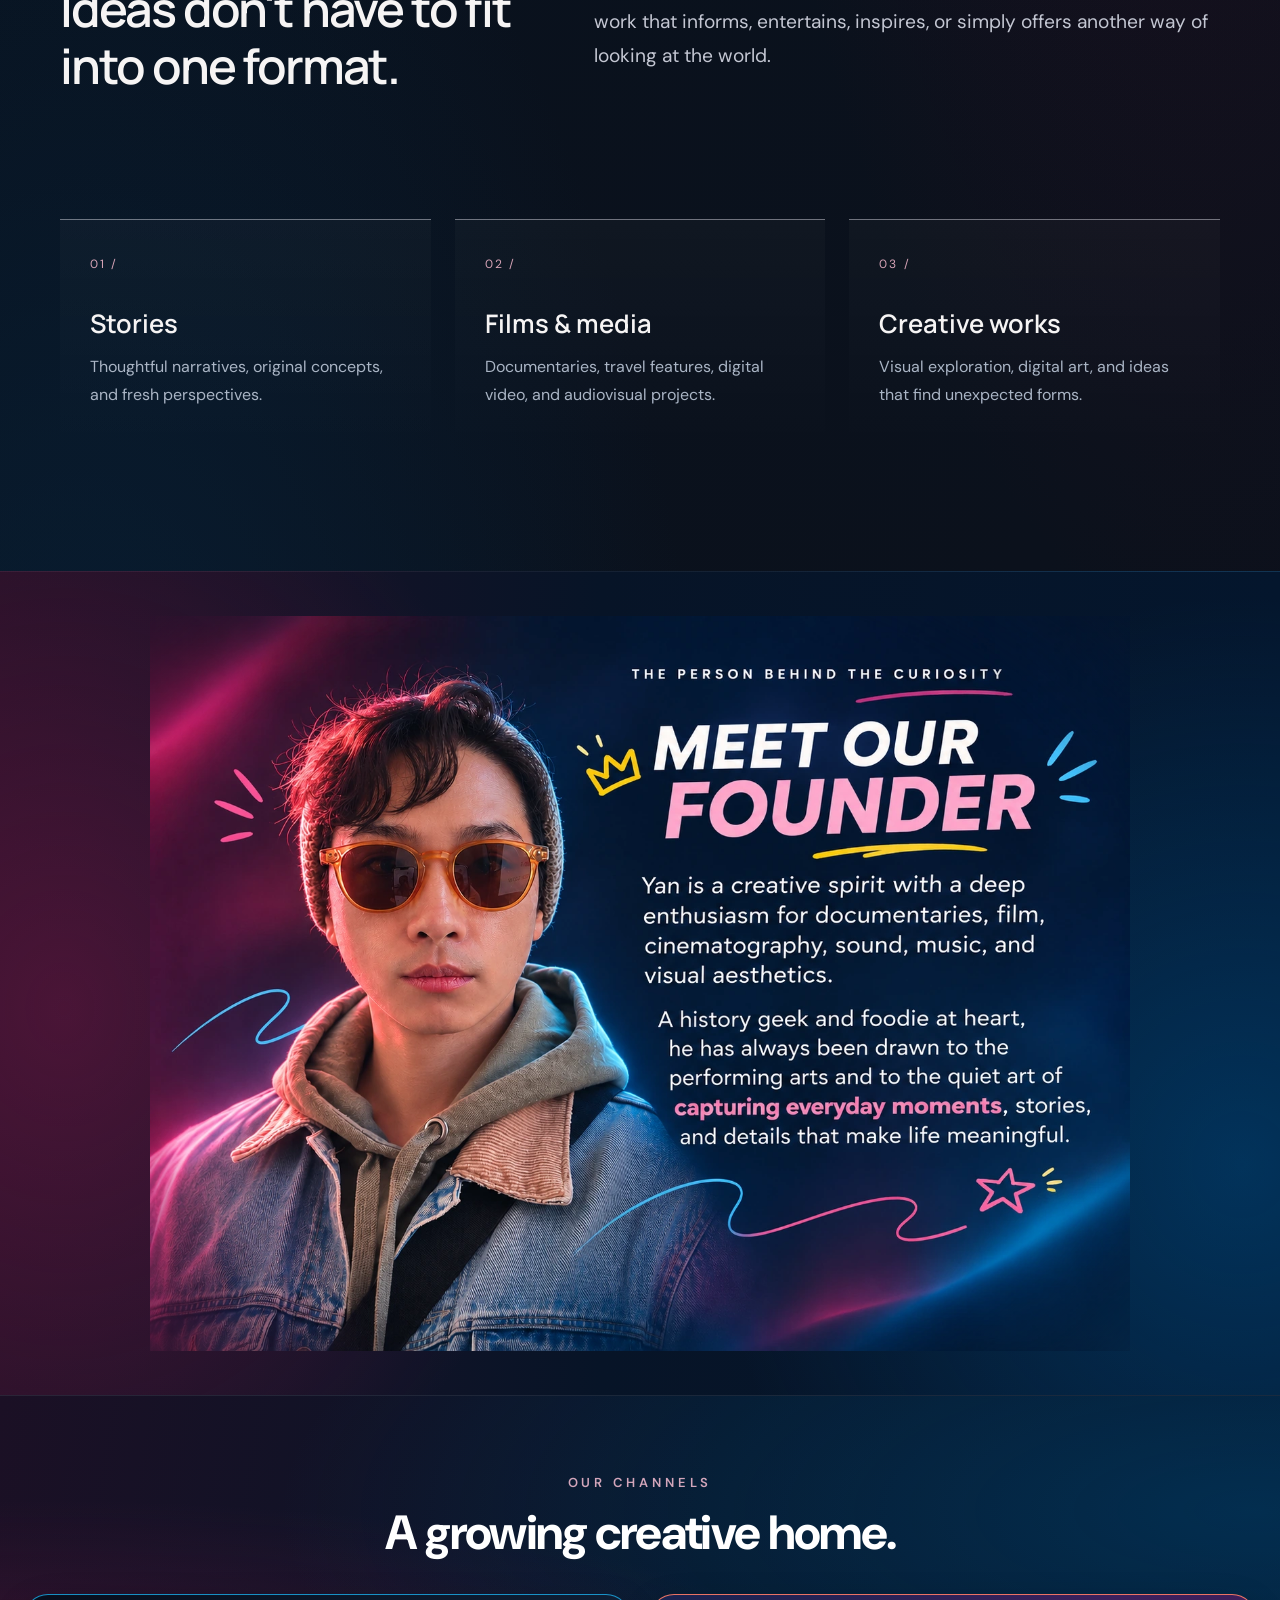
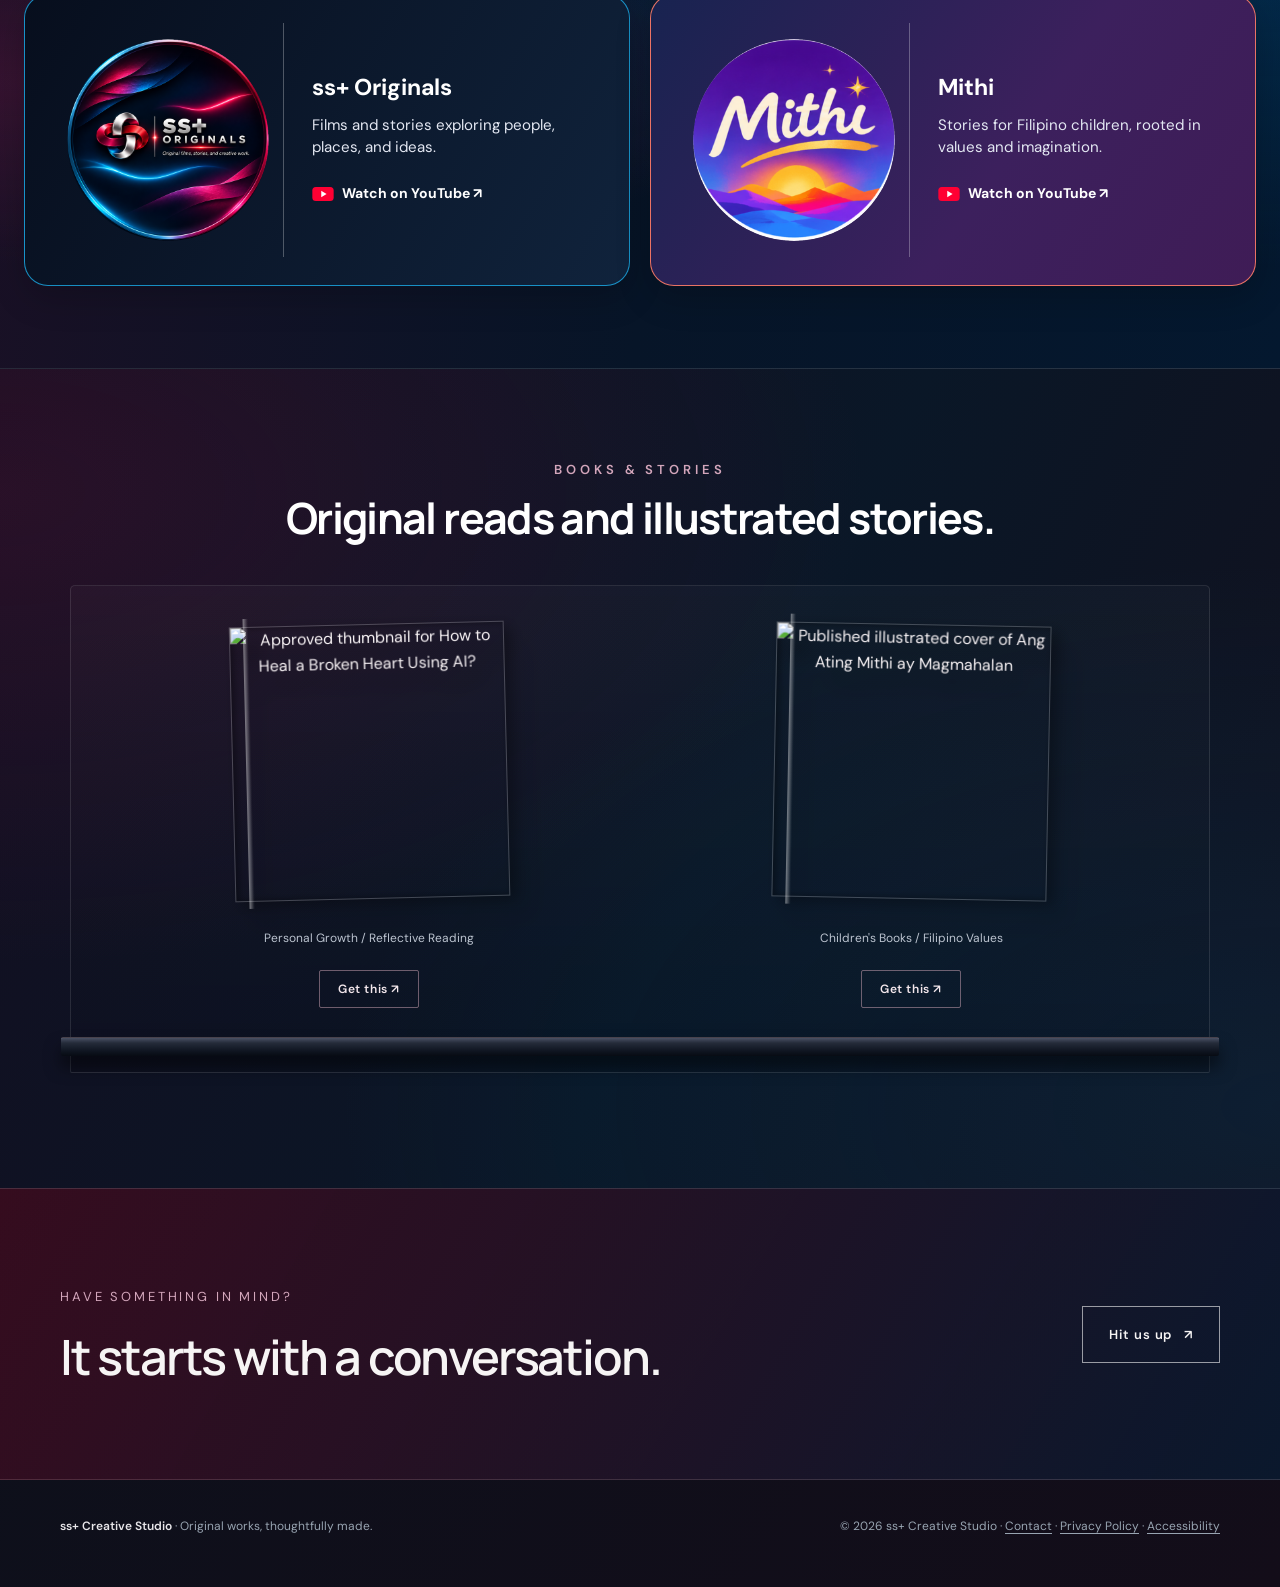
==== commit 50747a32: "Add files via upload" ====
--- a/index.html
+++ b/index.html
@@ -90,7 +90,80 @@
  .channel-copy { padding-left:12px; }
 }
 @media (prefers-reduced-motion:reduce) { .channel-card { transition:none; } }
-</style></head><body><div class="site"><header class="nav wrap"><a class="brand" href="./" aria-label="ss+ Creative Studio, home"><img src="assets/studio_emblem.png" alt="ss+ intertwined metallic studio emblem"><span class="brand-name"><span class="wordmark">ss<span class="plus">+</span></span><span class="brand-divider"></span><span class="brand-sub">Creative<br>Studio</span></span></a><nav class="links" aria-label="Main navigation"><a href="./" aria-current="page">Home</a><a href="contact/" class="nav-contact" >Hit us up</a></nav></header><main><section class="hero wrap"><div><div class="eyebrow">An independent creative media studio</div><h1>Good stories<br>begin with <em>curiosity.</em></h1><p class="hero-copy">We develop original stories, visual experiences, and creative works across formats. Guided by curiosity, shaped with care, and made to be shared.</p><a class="textlink" href="contact/">Reach us <span aria-hidden="true">↗</span></a></div><div class="hero-art" id="hero-logo"><img src="assets/studio_emblem.png" alt="Metallic silver, crimson and navy intertwined emblem, fully visible"><div class="blade-cut" aria-hidden="true"><span class="blade-reflection"></span><span class="blade-spark"></span></div></div></section><section class="featured-film" aria-label="Silent cinematic footage of Vietnam at night"><video autoplay muted loop playsinline preload="metadata" poster="assets/vietnam-city-after-dark-poster.jpg" aria-label="Nighttime city roads in Vietnam, illuminated buildings and passing traffic"><source src="assets/vietnam-city-after-dark.mp4" type="video/mp4"></video></section><div class="rule wrap"></div><section class="intro wrap"><div><span class="section-index">Our studio</span><h2>Ideas don't have to fit into one format.</h2></div><p>From moving images to written stories and visual art, we explore the medium that best serves each idea. We're building a home for original work that informs, entertains, inspires, or simply offers another way of looking at the world.</p></section><section class="three wrap" aria-label="What we create"><article><span class="num">01 /</span><h3>Stories</h3><p>Thoughtful narratives, original concepts, and fresh perspectives.</p></article><article><span class="num">02 /</span><h3>Films & media</h3><p>Documentaries, travel features, digital video, and audiovisual projects.</p></article><article><span class="num">03 /</span><h3>Creative works</h3><p>Visual exploration, digital art, and ideas that find unexpected forms.</p></article></section><section class="founder-art-section" aria-labelledby="founder-accessible-title">
+/* Books & Stories | Scoped addition. Existing homepage and contact styles unchanged. */
+.books-nav-mobile { display:none; }
+.books-stories { position:relative; padding:90px 24px 115px; overflow:hidden; color:#f8f3f5;
+  background:radial-gradient(ellipse at 0% 15%,rgba(122,23,66,.22),transparent 48%),
+             radial-gradient(ellipse at 100% 90%,rgba(0,78,119,.22),transparent 52%),
+             linear-gradient(115deg,#130e20,#0a1727 56%,#12101d);
+  border-top:1px solid rgba(255,255,255,.10); }
+.books-stories * {box-sizing:border-box;}
+.books-container {width:min(1140px,100%);margin-inline:auto;}
+.books-heading {max-width:770px;margin:0 auto 42px;text-align:center;}
+.books-kicker {display:block;text-transform:uppercase;color:#d3a6bb;font-size:13px;letter-spacing:.3em;font-weight:600;margin-bottom:13px;}
+.books-heading h2 {font:700 clamp(28px,3.5vw,43px)/1.17 Manrope,Arial,sans-serif;letter-spacing:-.038em;margin:0;color:#fff;}
+.books-heading .books-tagline {color:#eee0e7;font-size:clamp(16px,1.5vw,19px);margin:0 0 12px;line-height:1.6;}
+.books-heading .books-intro {color:#c9b9c9;font-size:15px;line-height:1.6;margin:0 auto;max-width:680px;}
+.books-rack {position:relative;display:grid;grid-template-columns:repeat(2,minmax(0,1fr));gap:44px 34px;
+   padding:30px 44px 64px;border:1px solid rgba(255,255,255,.11);border-radius:5px 5px 2px 2px;
+   background:linear-gradient(180deg,rgba(255,255,255,.022),rgba(4,8,16,.12));isolation:isolate;}
+.books-rack::after {content:'';position:absolute;left:-10px;right:-10px;bottom:16px;height:18px;z-index:-1;
+  background:linear-gradient(180deg,#495064 0%,#242b39 28%,#101622 70%,#070b13 100%);
+  border-top:1px solid rgba(236,205,221,.28);box-shadow:0 11px 16px rgba(0,0,0,.5);border-radius:2px;}
+.books-item {display:grid;grid-template-rows:290px minmax(36px,auto) auto;align-items:center;justify-items:center;row-gap:14px;min-width:0;text-align:center;}
+.books-spine {display:block;position:relative;width:min(100%,275px);height:290px;
+  padding:0;border:none;background:transparent;color:inherit;cursor:pointer;perspective:700px;}
+.books-cover {height:100%;width:100%;display:flex;align-items:center;justify-content:center;position:relative;transform:rotate(-1.4deg);
+  transition:transform .22s ease;filter:drop-shadow(13px 17px 10px rgba(0,0,0,.38));}
+.books-item:nth-child(2) .books-cover {transform:rotate(1.1deg);}
+.books-spine:hover .books-cover,.books-spine:focus-visible .books-cover {transform:translateY(-7px) rotate(0deg);}
+.books-cover::before {content:'';position:absolute;left:5%;top:0;bottom:0;width:5px;background:linear-gradient(90deg,rgba(255,255,255,.45),transparent);z-index:1;pointer-events:none;}
+.books-cover img {display:block;max-height:100%;max-width:100%;width:auto;height:auto;object-fit:contain;border:1px solid rgba(255,255,255,.22);
+  box-shadow:inset 3px 0 7px rgba(0,0,0,.4),7px 5px 13px rgba(0,0,0,.32);}
+.books-name {margin:0;max-width:390px;text-align:center;color:#fff;font:600 clamp(17px,1.5vw,21px)/1.35 Manrope,Arial,sans-serif;}
+.books-meta {text-align:center;color:#bdc5d1;font-size:12px;line-height:1.5;max-width:300px;}
+.books-availability {color:#efc5d2;font-size:11px;text-transform:uppercase;letter-spacing:.14em;}
+.books-details-trigger {border:1px solid rgba(242,190,206,.43);border-radius:2px;padding:10px 18px;background:transparent;color:#f3e7ec;
+  font:600 12px 'DM Sans',Arial,sans-serif;letter-spacing:.05em;cursor:pointer;text-decoration:none;display:inline-flex;align-items:center;justify-content:center;}
+.books-details-trigger:hover,.books-details-trigger:focus-visible {background:rgba(226,34,58,.17);}
+.books-dialog {border:1px solid rgba(239,182,205,.25);padding:0;background:#101724;color:#f8f5f8;max-width:min(740px,calc(100% - 28px));width:100%;
+   box-shadow:0 25px 80px rgba(0,0,0,.75);border-radius:9px;max-height:calc(100vh - 36px);}
+.books-dialog::backdrop {background:rgba(2,4,11,.84);backdrop-filter:blur(4px);}
+.books-dialog-inner {display:grid;grid-template-columns:minmax(0,230px) minmax(0,1fr);gap:30px;align-items:center;padding:42px;position:relative;}
+.books-dialog-image {width:100%;max-height:320px;object-fit:contain;filter:drop-shadow(8px 13px 10px rgba(0,0,0,.36));}
+.books-dialog-title {font:600 clamp(24px,2.4vw,33px)/1.18 Manrope,Arial,sans-serif;letter-spacing:-.035em;margin:6px 0 15px;color:#fff;}
+.books-dialog-category {font-size:11px;color:#e9afc4;letter-spacing:.10em;text-transform:uppercase;}
+.books-dialog-description {font-size:15px;color:#c4cbd6;line-height:1.8;margin:0 0 20px;}
+.books-dialog-format {font-size:12px;color:#a8b5c5;margin:0 0 20px;}
+.books-buy {display:inline-flex;background:#e7afc3;color:#101522;font-size:13px;font-weight:800;text-decoration:none;padding:13px 18px;border-radius:2px;}
+.books-buy:hover {background:#fff1f6;}
+.books-dialog-close {position:absolute;top:12px;right:14px;background:none;border:0;color:#f8eff3;font-size:28px;line-height:1;cursor:pointer;padding:8px;}
+.books-cover-note {font-size:11px;color:#9ca7b4;margin:0;text-align:center;max-width:280px;}
+@media(max-width:760px){
+ .links a.books-nav {display:inline-flex!important;white-space:nowrap;letter-spacing:.025em;opacity:1;font-size:10px;}
+ .books-nav-desktop {display:none;}.books-nav-mobile {display:inline;}
+ .links {gap:11px;}.links .nav-contact {padding:9px 10px;}
+ .books-stories {padding:66px 18px 76px;}
+ .books-heading {margin-bottom:34px;}.books-heading .books-intro {font-size:14px;}
+ .books-rack {padding:20px 12px 56px;gap:33px 15px;}
+ .books-item {grid-template-rows:225px minmax(36px,auto) auto;} .books-spine {height:225px;}
+ .books-name {font-size:16px;}
+ .books-dialog-inner {grid-template-columns:1fr;gap:22px;padding:42px 26px 30px;overflow-y:auto;}
+ .books-dialog-image {max-height:230px;max-width:220px;margin:auto;}
+}
+@media(max-width:520px){.books-rack{grid-template-columns:1fr;padding:28px 18px 54px;gap:48px;}
+ .books-item{grid-template-rows:265px minmax(36px,auto) auto;}.books-spine{height:265px;}.books-rack::after{bottom:12px;}
+ .books-item{row-gap:12px;}
+}
+@media(max-width:370px){.links {gap:7px}.links .nav-contact{padding:7px 8px;font-size:10px}.books-nav-mobile{font-size:10px}.brand-name{gap:5px}}
+@media(prefers-reduced-motion:reduce){.books-cover{transition:none!important;}}
+
+/* Original approved square thumbnails, displayed consistently without cropping. */
+.books-spine { width:min(100%,275px); height:290px; }
+.books-cover img { aspect-ratio:1/1; object-fit:contain; }
+@media(max-width:760px){.books-spine{height:225px;}}
+@media(max-width:520px){.books-spine{height:265px;}}
+</style></head><body><div class="site"><header class="nav wrap"><a class="brand" href="./" aria-label="ss+ Creative Studio, home"><img src="assets/studio_emblem.png" alt="ss+ intertwined metallic studio emblem"><span class="brand-name"><span class="wordmark">ss<span class="plus">+</span></span><span class="brand-divider"></span><span class="brand-sub">Creative<br>Studio</span></span></a><nav class="links" aria-label="Main navigation"><a href="./" aria-current="page">Home</a><a class="books-nav" href="#books-stories"><span class="books-nav-desktop">Books &amp; Stories</span><span class="books-nav-mobile">Books</span></a><a href="contact/" class="nav-contact" >Hit us up</a></nav></header><main><section class="hero wrap"><div><div class="eyebrow">An independent creative media studio</div><h1>Good stories<br>begin with <em>curiosity.</em></h1><p class="hero-copy">We develop original stories, visual experiences, and creative works across formats. Guided by curiosity, shaped with care, and made to be shared.</p><a class="textlink" href="contact/">Reach us <span aria-hidden="true">↗</span></a></div><div class="hero-art" id="hero-logo"><img src="assets/studio_emblem.png" alt="Metallic silver, crimson and navy intertwined emblem, fully visible"><div class="blade-cut" aria-hidden="true"><span class="blade-reflection"></span><span class="blade-spark"></span></div></div></section><section class="featured-film" aria-label="Silent cinematic footage of Vietnam at night"><video autoplay muted loop playsinline preload="metadata" poster="assets/vietnam-city-after-dark-poster.jpg" aria-label="Nighttime city roads in Vietnam, illuminated buildings and passing traffic"><source src="assets/vietnam-city-after-dark.mp4" type="video/mp4"></video></section><div class="rule wrap"></div><section class="intro wrap"><div><span class="section-index">Our studio</span><h2>Ideas don't have to fit into one format.</h2></div><p>From moving images to written stories and visual art, we explore the medium that best serves each idea. We're building a home for original work that informs, entertains, inspires, or simply offers another way of looking at the world.</p></section><section class="three wrap" aria-label="What we create"><article><span class="num">01 /</span><h3>Stories</h3><p>Thoughtful narratives, original concepts, and fresh perspectives.</p></article><article><span class="num">02 /</span><h3>Films & media</h3><p>Documentaries, travel features, digital video, and audiovisual projects.</p></article><article><span class="num">03 /</span><h3>Creative works</h3><p>Visual exploration, digital art, and ideas that find unexpected forms.</p></article></section><section class="founder-art-section" aria-labelledby="founder-accessible-title">
   <h2 id="founder-accessible-title" class="visually-hidden">Meet Our Founder</h2>
   <img class="founder-art" src="assets/meet-our-founder-final.webp" alt="Meet Our Founder: Yan, in a crimson-and-blue cinematic portrait alongside playful hand-drawn scribbles and a biography." width="1448" height="1086" loading="lazy" decoding="async">
   <div class="visually-hidden">Yan is a creative spirit with a deep enthusiasm for documentaries, film, cinematography, sound, music, and visual aesthetics. A history geek and foodie at heart, he has always been drawn to the performing arts and to the quiet art of capturing everyday moments, stories, and details that make life meaningful.</div>
@@ -111,4 +184,28 @@
       </a>
     </div>
   </div>
-</section><section class="closing"><div class="closing-inner wrap"><div><span class="section-index">Have something in mind?</span><h2>It starts with a conversation.</h2></div><a class="cta" href="contact/">Hit us up &nbsp; ↗</a></div></section></main><footer class="footer wrap"><span><strong>ss+ Creative Studio</strong> · Original works, thoughtfully made.</span><span>© <span id="year">2026</span> ss+ Creative Studio · <a href="contact/">Contact</a> · <a href="privacy-policy/">Privacy Policy</a> · <a href="accessibility/">Accessibility</a></span></footer><script>document.getElementById('year').textContent = new Date().getFullYear();</script></div></body></html>+</section><section class="books-stories" id="books-stories" aria-labelledby="books-title">
+ <div class="books-container">
+  <header class="books-heading">
+   <span class="books-kicker">Books &amp; Stories</span>
+   <h2 id="books-title">Original reads and illustrated stories.</h2>
+  </header>
+  <div class="books-rack" aria-label="Published books">
+    <article class="books-item">
+      <a class="books-spine" href="https://sspluscreativestudio.gumroad.com/l/heal" target="_blank" rel="noopener noreferrer" aria-label="Get How to Heal a Broken Heart Using AI? on Gumroad (opens in a new tab)">
+        <span class="books-cover"><img src="assets/books/heart-ai-thumbnail.webp" alt="Approved thumbnail for How to Heal a Broken Heart Using AI?" loading="lazy" width="960" height="960"></span>
+      </a>
+      <div class="books-meta">Personal Growth / Reflective Reading</div>
+      <a class="books-details-trigger" href="https://sspluscreativestudio.gumroad.com/l/heal" target="_blank" rel="noopener noreferrer">Get this ↗</a>
+    </article>
+    <article class="books-item">
+      <a class="books-spine" href="https://sspluscreativestudio.gumroad.com/l/mithi" target="_blank" rel="noopener noreferrer" aria-label="Get Ang Ating Mithi ay Magmahalan on Gumroad (opens in a new tab)">
+       <span class="books-cover"><img src="assets/books/mithi-book-01.webp" alt="Published illustrated cover of Ang Ating Mithi ay Magmahalan" loading="lazy" width="960" height="960"></span>
+      </a>
+      <div class="books-meta">Children's Books / Filipino Values</div>
+      <a class="books-details-trigger" href="https://sspluscreativestudio.gumroad.com/l/mithi" target="_blank" rel="noopener noreferrer">Get this ↗</a>
+    </article>
+  </div>
+ </div>
+</section>
+<section class="closing"><div class="closing-inner wrap"><div><span class="section-index">Have something in mind?</span><h2>It starts with a conversation.</h2></div><a class="cta" href="contact/">Hit us up &nbsp; ↗</a></div></section></main><footer class="footer wrap"><span><strong>ss+ Creative Studio</strong> · Original works, thoughtfully made.</span><span>© <span id="year">2026</span> ss+ Creative Studio · <a href="contact/">Contact</a> · <a href="privacy-policy/">Privacy Policy</a> · <a href="accessibility/">Accessibility</a></span></footer><script>document.getElementById('year').textContent = new Date().getFullYear();</script></div></body></html>
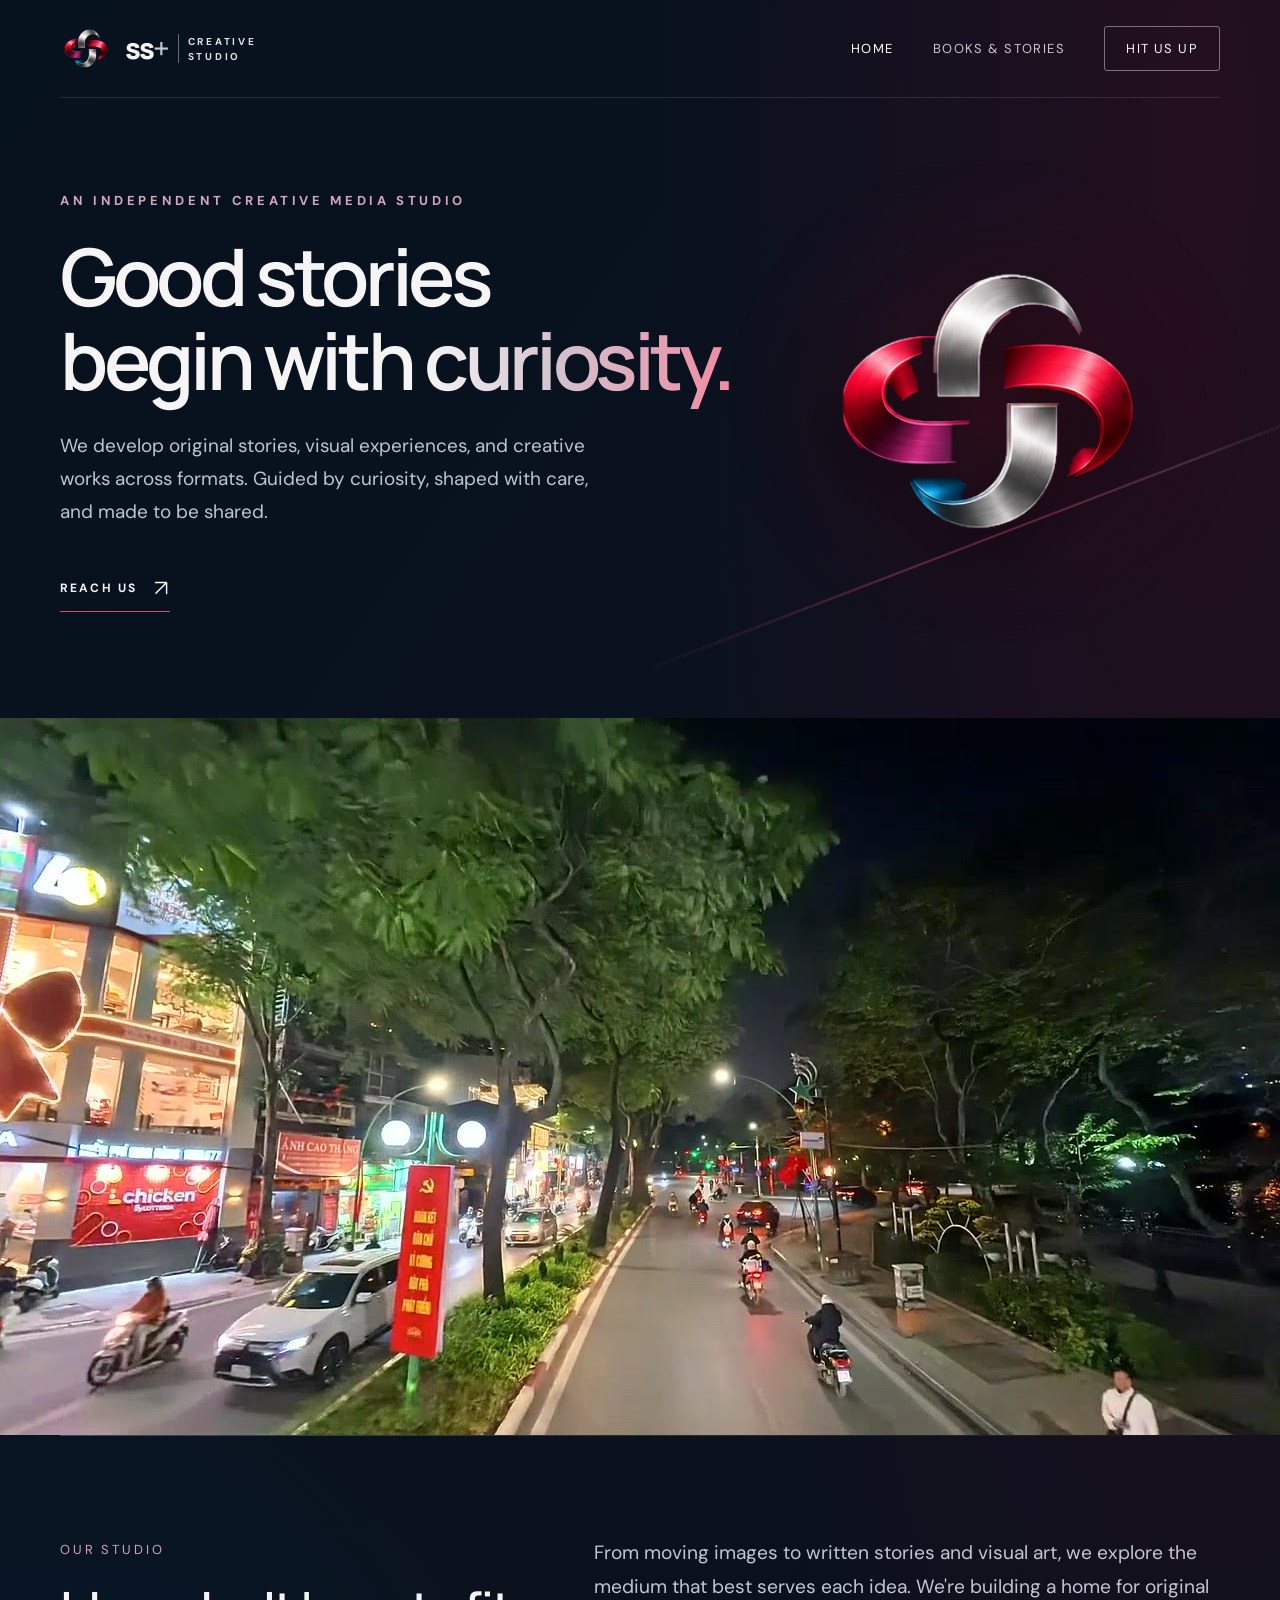
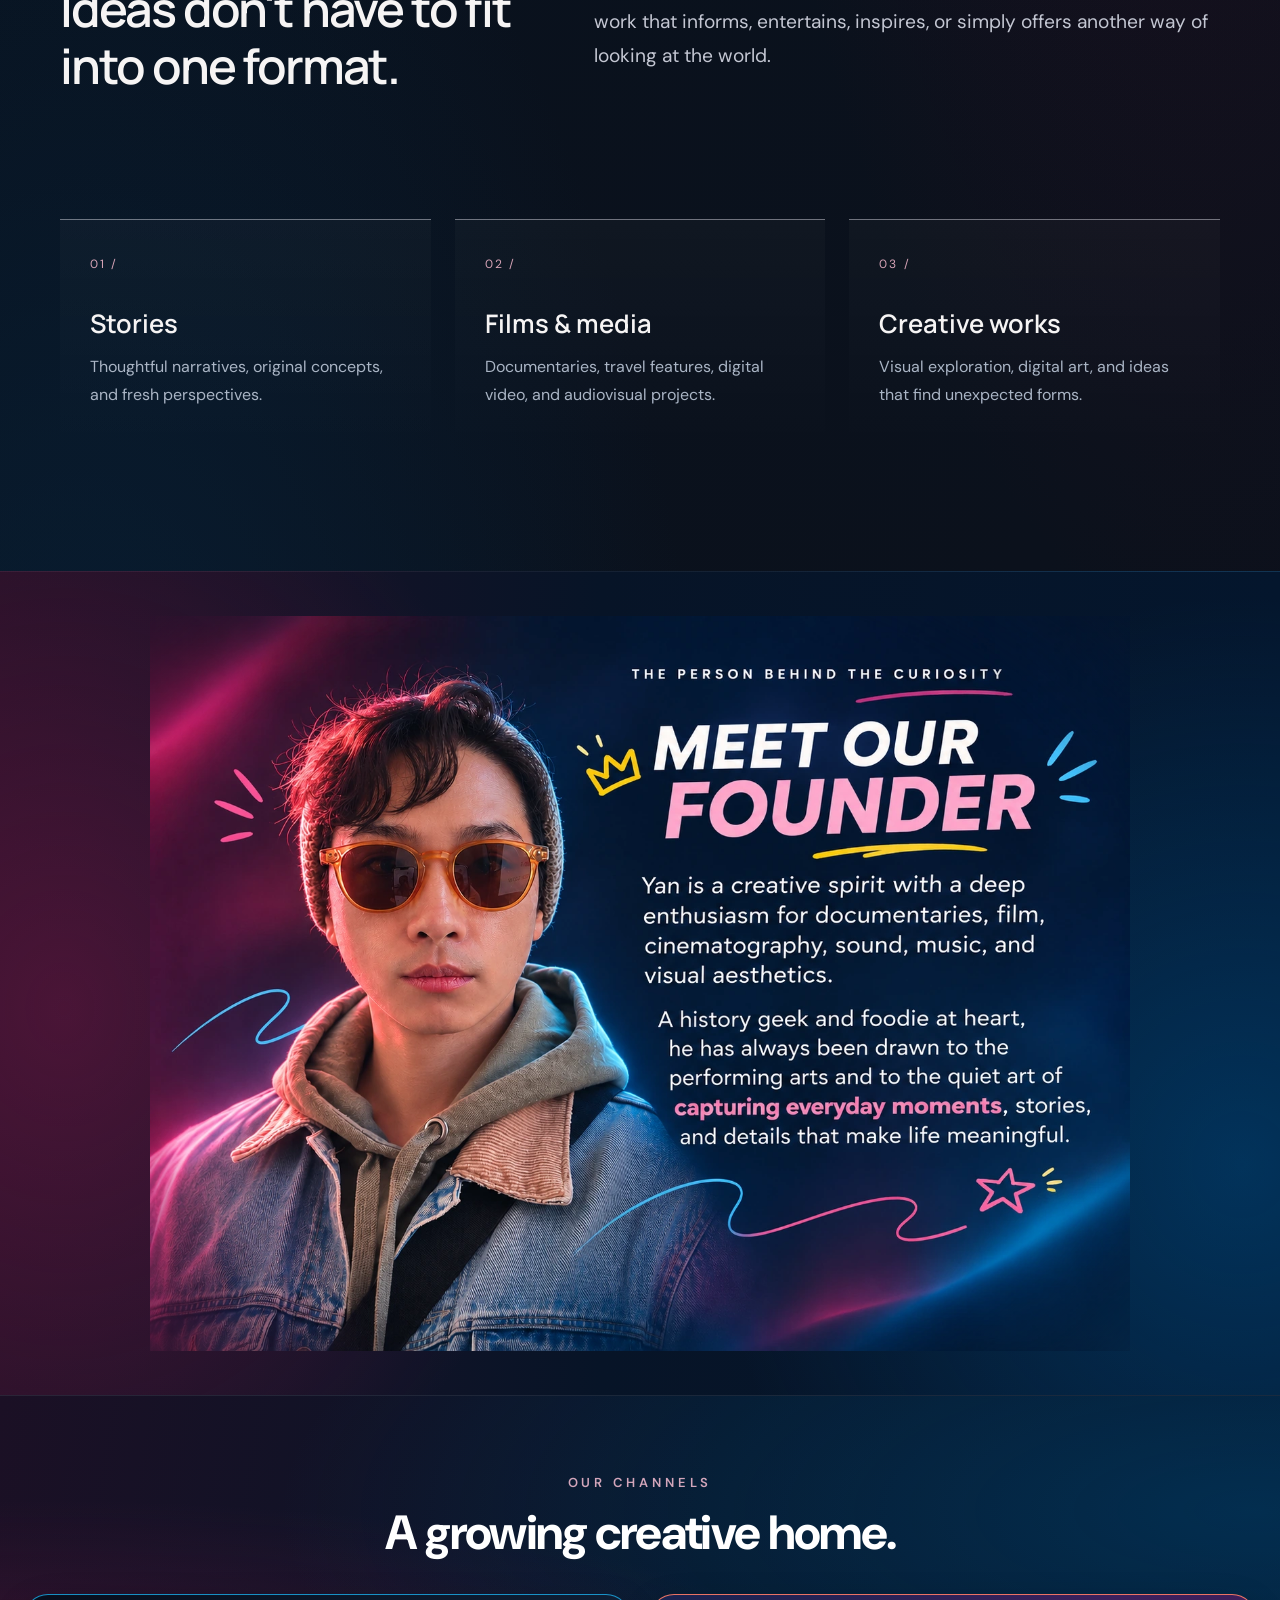
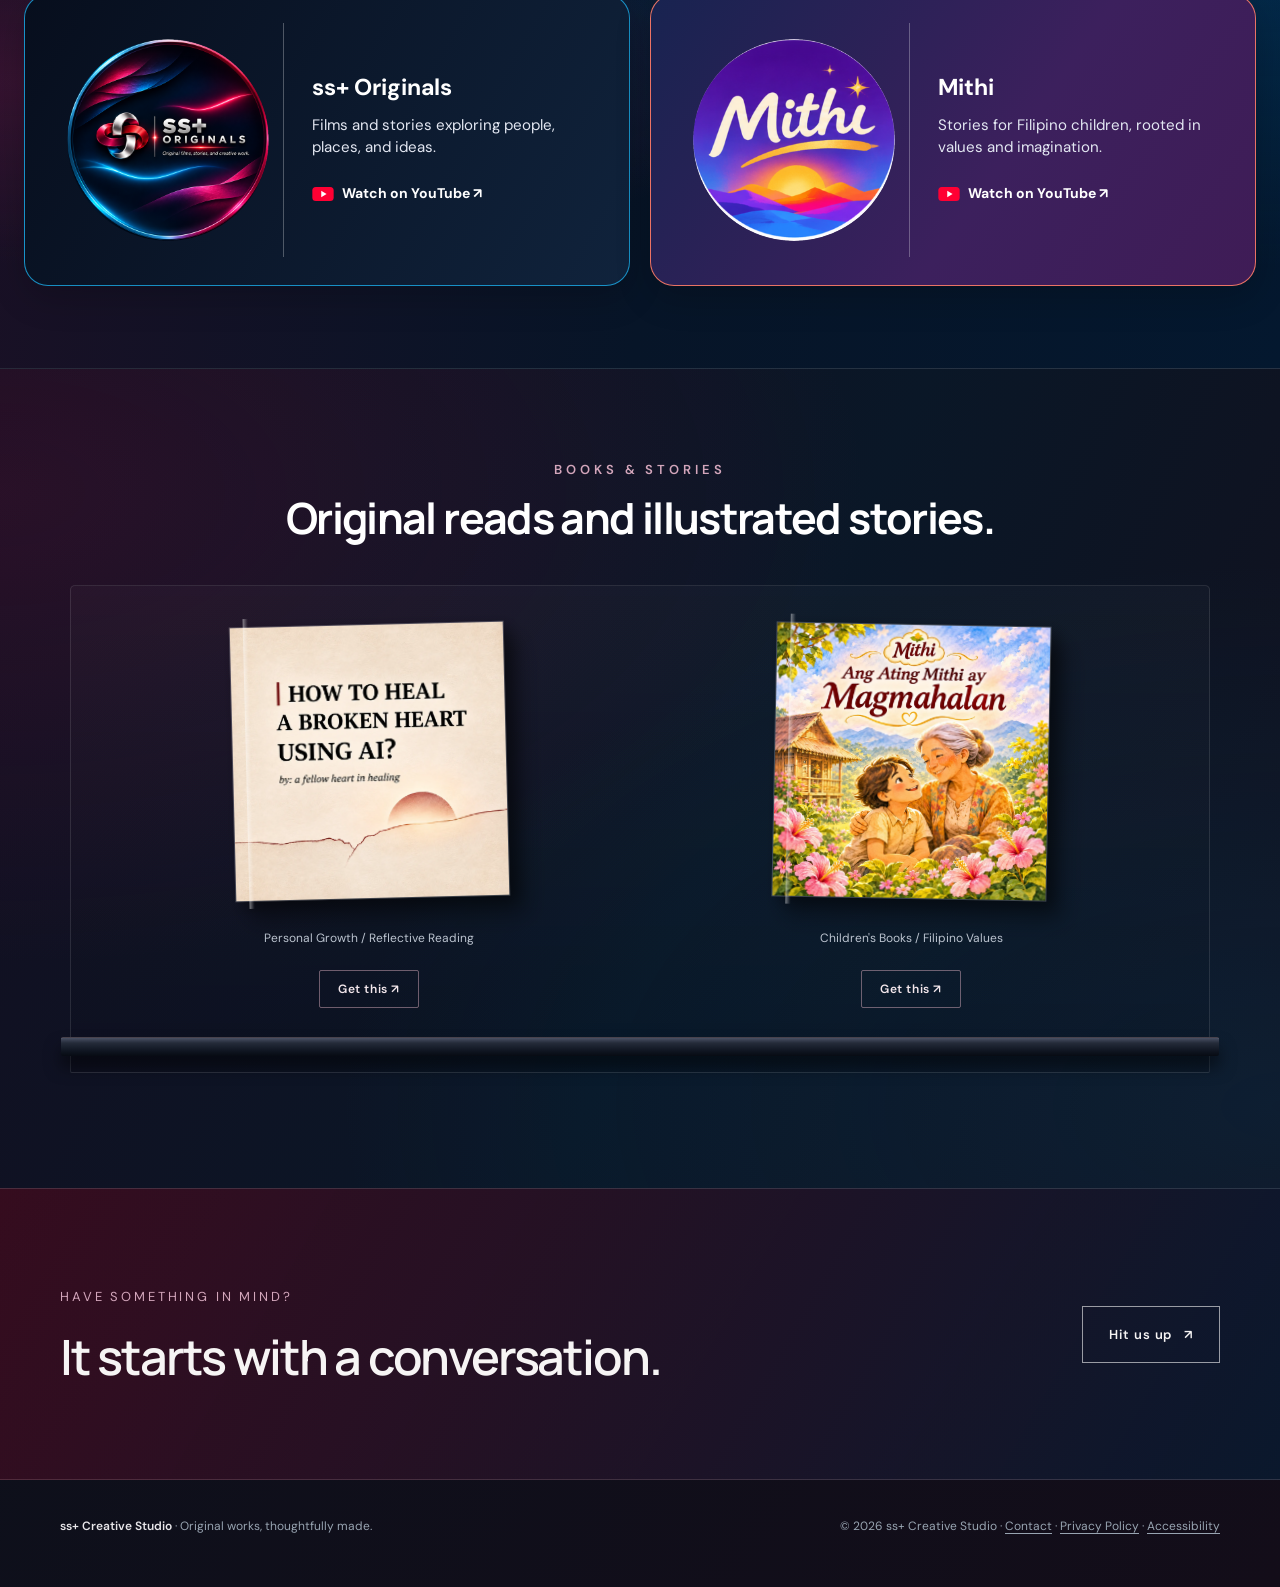
==== commit ee37d2bd: "Add files via upload" ====
--- a/index.html
+++ b/index.html
@@ -208,4 +208,6 @@
   </div>
  </div>
 </section>
-<section class="closing"><div class="closing-inner wrap"><div><span class="section-index">Have something in mind?</span><h2>It starts with a conversation.</h2></div><a class="cta" href="contact/">Hit us up &nbsp; ↗</a></div></section></main><footer class="footer wrap"><span><strong>ss+ Creative Studio</strong> · Original works, thoughtfully made.</span><span>© <span id="year">2026</span> ss+ Creative Studio · <a href="contact/">Contact</a> · <a href="privacy-policy/">Privacy Policy</a> · <a href="accessibility/">Accessibility</a></span></footer><script>document.getElementById('year').textContent = new Date().getFullYear();</script></div></body></html>+<section class="closing"><div class="closing-inner wrap"><div><span class="section-index">Have something in mind?</span><h2>It starts with a conversation.</h2></div><a class="cta" href="contact/">Hit us up &nbsp; ↗</a></div></section></main><footer class="footer wrap"><span><strong>ss+ Creative Studio</strong> · Original works, thoughtfully made.</span><span>© <span id="year">2026</span> ss+ Creative Studio · <a href="contact/">Contact</a> · <a href="privacy-policy/">Privacy Policy</a> · <a href="accessibility/">Accessibility</a></span></footer><script>document.getElementById('year').textContent = new Date().getFullYear();</script></div><link rel="stylesheet" href="book-previews/preview.css">
+<script src="book-previews/preview.js" defer></script>
+</body></html>
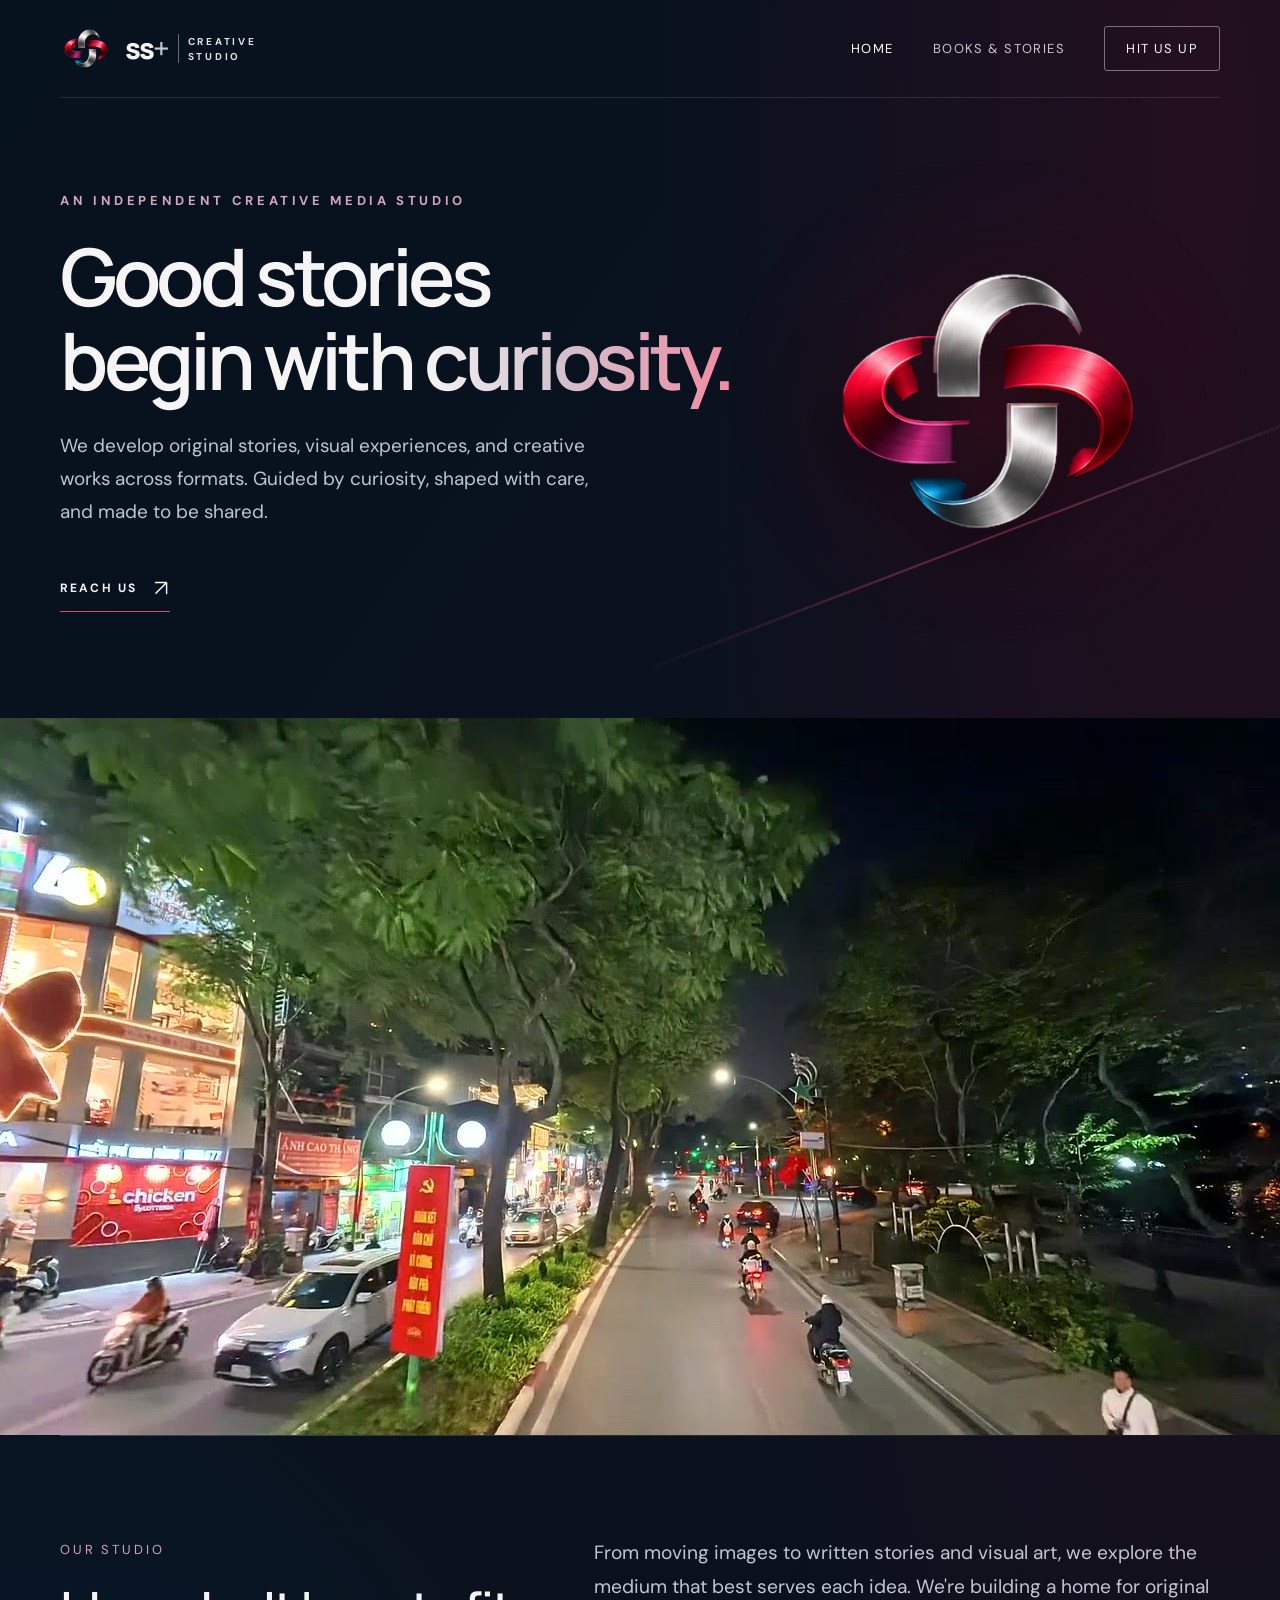
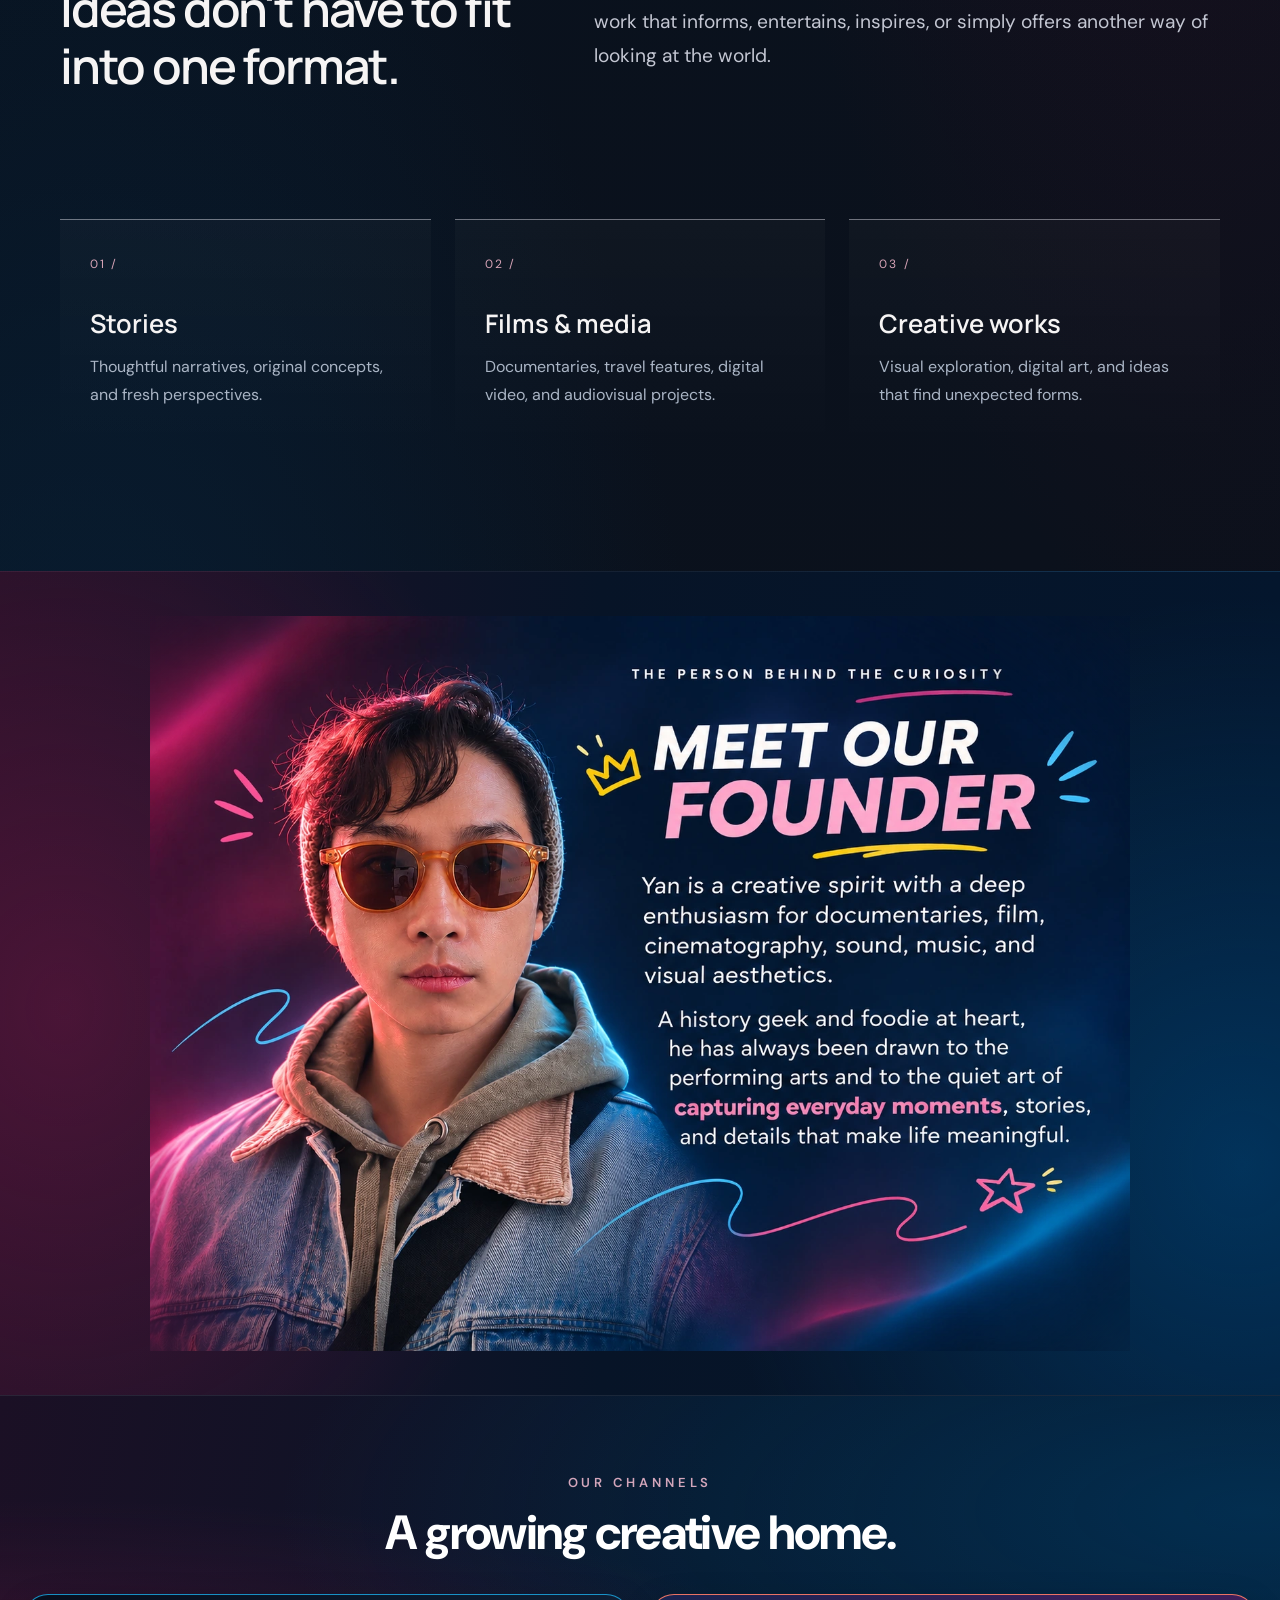
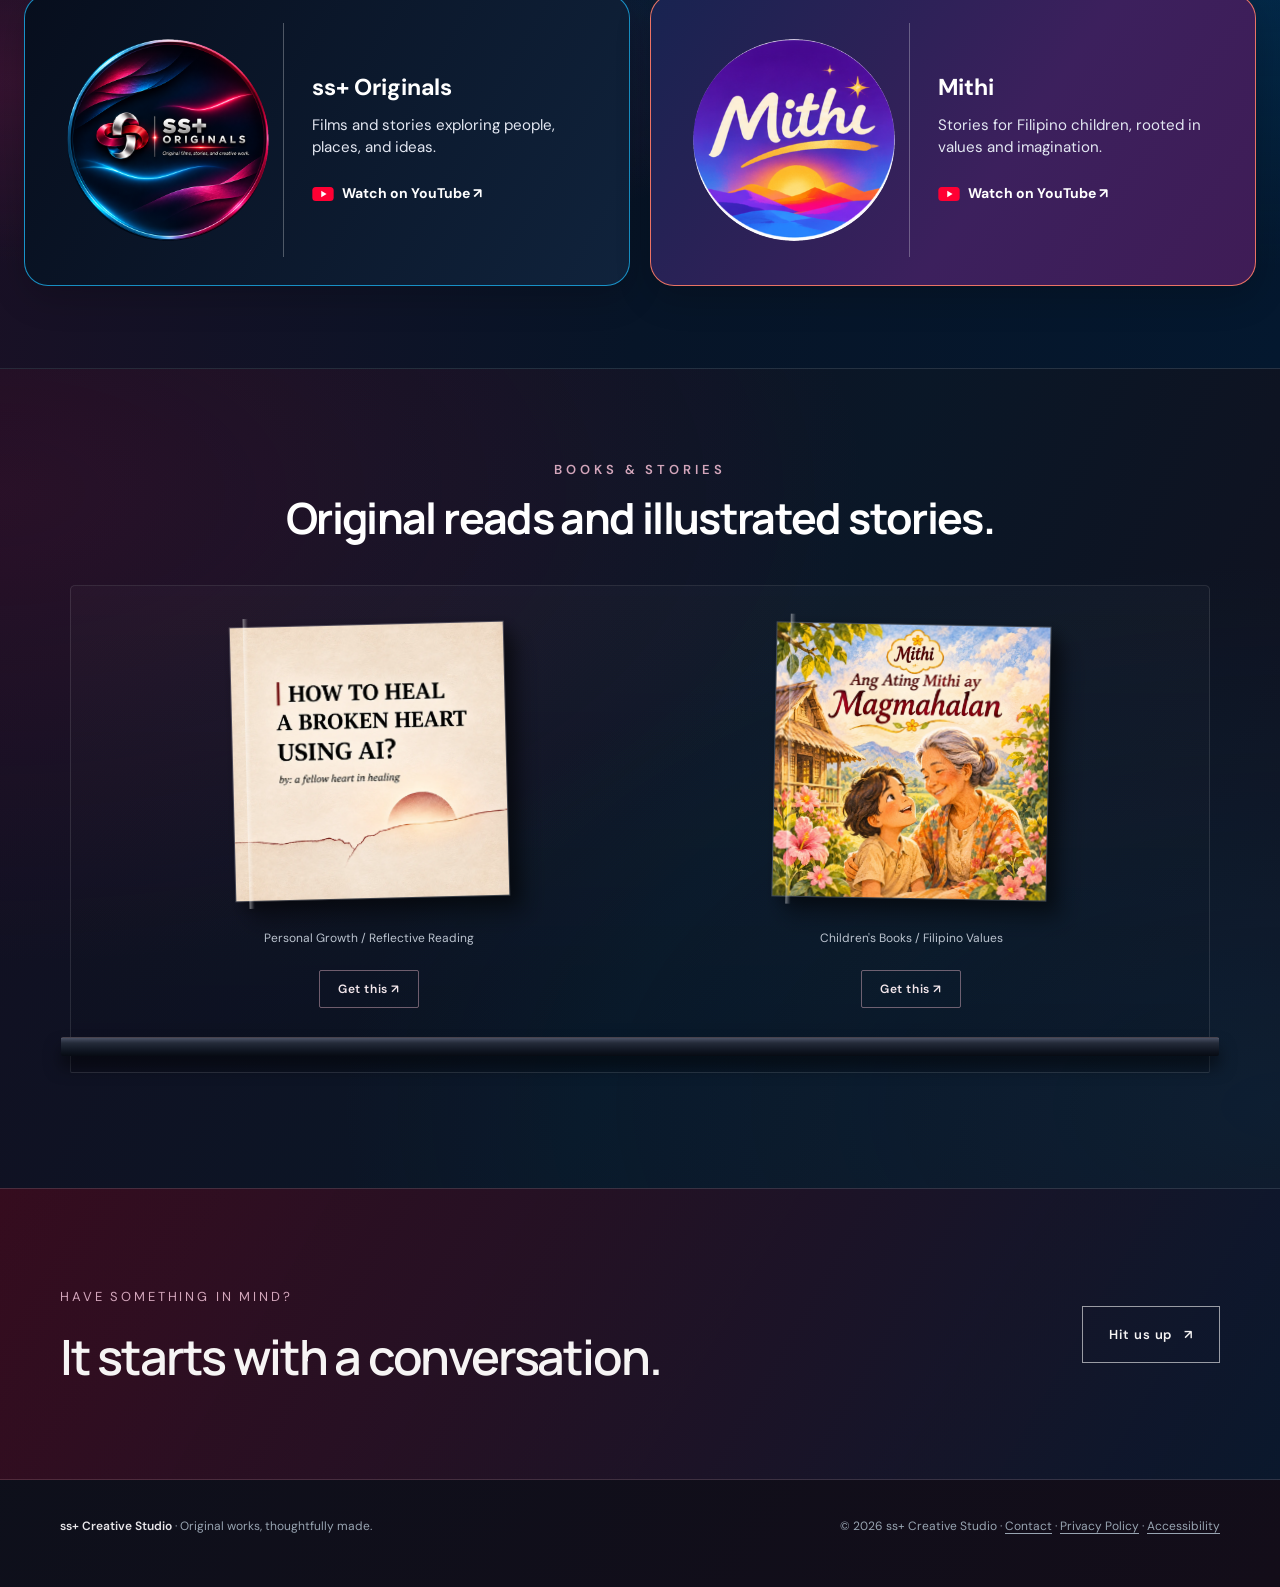
==== commit 0700db7d: "Add files via upload" ====
--- a/index.html
+++ b/index.html
@@ -1,5 +1,6 @@
-<!doctype html><html lang="en"><head><meta charset="utf-8"><meta name="viewport" content="width=device-width,initial-scale=1"><meta name="theme-color" content="#07121f"><meta name="description" content="ss+ Creative Studio develops original stories and creative media across formats. An independent home for curiosity, storytelling, and ideas."><link rel="icon" type="image/png" href="assets/studio_emblem.png"><link rel="stylesheet" href="styles.css">
-<link rel="canonical" href="https://studio.thessplus.com/"><title>ss+ Creative Studio | Original works, thoughtfully made</title><style>
+<!DOCTYPE html>
+<html lang="en"><head><meta charset="utf-8"/><meta content="width=device-width,initial-scale=1" name="viewport"/><meta content="#07121f" name="theme-color"/><meta content="ss+ Creative Studio develops original stories and creative media across formats. An independent home for curiosity, storytelling, and ideas." name="description"/><link href="assets/studio_emblem.png" rel="icon" type="image/png"/><link href="styles.css" rel="stylesheet"/>
+<link href="https://studio.thessplus.com/" rel="canonical"/><title>ss+ Creative Studio | Original works, thoughtfully made</title><style>
 /* Founder artwork: keep the approved composition at its current size,
    while visually continuing its pink/blue lighting across the page. */
 .founder-art-section{
@@ -163,51 +164,149 @@
 .books-cover img { aspect-ratio:1/1; object-fit:contain; }
 @media(max-width:760px){.books-spine{height:225px;}}
 @media(max-width:520px){.books-spine{height:265px;}}
-</style></head><body><div class="site"><header class="nav wrap"><a class="brand" href="./" aria-label="ss+ Creative Studio, home"><img src="assets/studio_emblem.png" alt="ss+ intertwined metallic studio emblem"><span class="brand-name"><span class="wordmark">ss<span class="plus">+</span></span><span class="brand-divider"></span><span class="brand-sub">Creative<br>Studio</span></span></a><nav class="links" aria-label="Main navigation"><a href="./" aria-current="page">Home</a><a class="books-nav" href="#books-stories"><span class="books-nav-desktop">Books &amp; Stories</span><span class="books-nav-mobile">Books</span></a><a href="contact/" class="nav-contact" >Hit us up</a></nav></header><main><section class="hero wrap"><div><div class="eyebrow">An independent creative media studio</div><h1>Good stories<br>begin with <em>curiosity.</em></h1><p class="hero-copy">We develop original stories, visual experiences, and creative works across formats. Guided by curiosity, shaped with care, and made to be shared.</p><a class="textlink" href="contact/">Reach us <span aria-hidden="true">↗</span></a></div><div class="hero-art" id="hero-logo"><img src="assets/studio_emblem.png" alt="Metallic silver, crimson and navy intertwined emblem, fully visible"><div class="blade-cut" aria-hidden="true"><span class="blade-reflection"></span><span class="blade-spark"></span></div></div></section><section class="featured-film" aria-label="Silent cinematic footage of Vietnam at night"><video autoplay muted loop playsinline preload="metadata" poster="assets/vietnam-city-after-dark-poster.jpg" aria-label="Nighttime city roads in Vietnam, illuminated buildings and passing traffic"><source src="assets/vietnam-city-after-dark.mp4" type="video/mp4"></video></section><div class="rule wrap"></div><section class="intro wrap"><div><span class="section-index">Our studio</span><h2>Ideas don't have to fit into one format.</h2></div><p>From moving images to written stories and visual art, we explore the medium that best serves each idea. We're building a home for original work that informs, entertains, inspires, or simply offers another way of looking at the world.</p></section><section class="three wrap" aria-label="What we create"><article><span class="num">01 /</span><h3>Stories</h3><p>Thoughtful narratives, original concepts, and fresh perspectives.</p></article><article><span class="num">02 /</span><h3>Films & media</h3><p>Documentaries, travel features, digital video, and audiovisual projects.</p></article><article><span class="num">03 /</span><h3>Creative works</h3><p>Visual exploration, digital art, and ideas that find unexpected forms.</p></article></section><section class="founder-art-section" aria-labelledby="founder-accessible-title">
-  <h2 id="founder-accessible-title" class="visually-hidden">Meet Our Founder</h2>
-  <img class="founder-art" src="assets/meet-our-founder-final.webp" alt="Meet Our Founder: Yan, in a crimson-and-blue cinematic portrait alongside playful hand-drawn scribbles and a biography." width="1448" height="1086" loading="lazy" decoding="async">
-  <div class="visually-hidden">Yan is a creative spirit with a deep enthusiasm for documentaries, film, cinematography, sound, music, and visual aesthetics. A history geek and foodie at heart, he has always been drawn to the performing arts and to the quiet art of capturing everyday moments, stories, and details that make life meaningful.</div>
-</section><section class="channels-section" aria-labelledby="channels-title">
-  <div class="channels-inner">
-    <div class="channels-heading">
-      <span class="channels-label">Our channels</span>
-      <h2 id="channels-title">A growing creative home.</h2>
-    </div>
-    <div class="channels-grid">
-      <a class="channel-card originals" href="https://www.youtube.com/@ssplusoriginals" target="_blank" rel="noopener noreferrer" aria-label="Visit ss+ Originals on YouTube (opens in a new tab)">
-        <div class="channel-media"><div class="channel-avatar"><img src="assets/ss-originals-circle.png" alt="Official ss+ Originals circular logo" loading="lazy"></div></div>
-        <div class="channel-copy"><h3>ss+ Originals</h3><p>Films and stories exploring people, places, and ideas.</p><span class="channel-action"><svg viewBox="0 0 24 18" role="presentation" aria-hidden="true"><rect x="0" y="1" width="24" height="16" rx="4" fill="#ff0033"/><path d="M10 5.25 16 9l-6 3.75z" fill="#fff"/></svg> Watch on YouTube ↗</span></div>
-      </a>
-      <a class="channel-card mithi" href="https://www.youtube.com/@atingmithi" target="_blank" rel="noopener noreferrer" aria-label="Visit Mithi on YouTube (opens in a new tab)">
-        <div class="channel-media"><div class="channel-avatar"><img src="assets/mithi-channel.png" alt="Official Mithi logo with purple sky, golden stars, and sunrise" loading="lazy"></div></div>
-        <div class="channel-copy"><h3>Mithi</h3><p>Stories for Filipino children, rooted in values and imagination.</p><span class="channel-action"><svg viewBox="0 0 24 18" role="presentation" aria-hidden="true"><rect x="0" y="1" width="24" height="16" rx="4" fill="#ff0033"/><path d="M10 5.25 16 9l-6 3.75z" fill="#fff"/></svg> Watch on YouTube ↗</span></div>
-      </a>
-    </div>
-  </div>
-</section><section class="books-stories" id="books-stories" aria-labelledby="books-title">
- <div class="books-container">
-  <header class="books-heading">
-   <span class="books-kicker">Books &amp; Stories</span>
-   <h2 id="books-title">Original reads and illustrated stories.</h2>
-  </header>
-  <div class="books-rack" aria-label="Published books">
-    <article class="books-item">
-      <a class="books-spine" href="https://sspluscreativestudio.gumroad.com/l/heal" target="_blank" rel="noopener noreferrer" aria-label="Get How to Heal a Broken Heart Using AI? on Gumroad (opens in a new tab)">
-        <span class="books-cover"><img src="assets/books/heart-ai-thumbnail.webp" alt="Approved thumbnail for How to Heal a Broken Heart Using AI?" loading="lazy" width="960" height="960"></span>
-      </a>
-      <div class="books-meta">Personal Growth / Reflective Reading</div>
-      <a class="books-details-trigger" href="https://sspluscreativestudio.gumroad.com/l/heal" target="_blank" rel="noopener noreferrer">Get this ↗</a>
-    </article>
-    <article class="books-item">
-      <a class="books-spine" href="https://sspluscreativestudio.gumroad.com/l/mithi" target="_blank" rel="noopener noreferrer" aria-label="Get Ang Ating Mithi ay Magmahalan on Gumroad (opens in a new tab)">
-       <span class="books-cover"><img src="assets/books/mithi-book-01.webp" alt="Published illustrated cover of Ang Ating Mithi ay Magmahalan" loading="lazy" width="960" height="960"></span>
-      </a>
-      <div class="books-meta">Children's Books / Filipino Values</div>
-      <a class="books-details-trigger" href="https://sspluscreativestudio.gumroad.com/l/mithi" target="_blank" rel="noopener noreferrer">Get this ↗</a>
-    </article>
-  </div>
- </div>
+</style><style id="ssplus-inline-book-preview-styles">/* ss+ Creative Studio book preview overlay only. Does not style the homepage. */
+#ssplus-book-preview {position:fixed;inset:0;z-index:2147483000;display:none;align-items:center;justify-content:center;padding:18px;background:rgba(11,15,24,.74);box-sizing:border-box}
+#ssplus-book-preview[data-open="true"] {display:flex}
+#ssplus-book-preview, #ssplus-book-preview * {box-sizing:border-box}
+#ssplus-book-preview .ssbp-panel {width:min(760px,100%);max-height:95dvh;background:#fffdf8;border-radius:14px;box-shadow:0 25px 65px #0006;overflow:hidden;display:flex;flex-direction:column;color:#302a25;font-family:system-ui,-apple-system,BlinkMacSystemFont,'Segoe UI',sans-serif;line-height:1.4}
+#ssplus-book-preview .ssbp-head {padding:14px 18px;display:flex;gap:15px;align-items:center;justify-content:space-between;border-bottom:1px solid #e7ded3}
+#ssplus-book-preview .ssbp-title {font-size:16px;font-weight:650;min-width:0}
+#ssplus-book-preview .ssbp-close {width:36px;height:36px;border:0;border-radius:50%;background:#efe9df;font-size:24px;line-height:1;cursor:pointer;flex-shrink:0;color:#302a25}
+#ssplus-book-preview .ssbp-stage {background:#f2ede5;min-height:0;display:grid;place-items:center;padding:14px;touch-action:pan-y}
+#ssplus-book-preview .ssbp-stage img {display:block;width:auto;max-width:100%;height:auto;max-height:min(64dvh,620px);object-fit:contain;box-shadow:0 9px 26px #0003}
+#ssplus-book-preview .ssbp-bottom {padding:12px 18px;display:flex;justify-content:space-between;align-items:center;gap:12px;flex-wrap:wrap}
+#ssplus-book-preview .ssbp-controls {display:flex;align-items:center;gap:10px;font-size:13px}
+#ssplus-book-preview .ssbp-controls button {border:1px solid #cfc4b7;background:#fff;border-radius:7px;padding:5px 13px;font-size:20px;cursor:pointer;color:#302a25}
+#ssplus-book-preview .ssbp-controls button:disabled {opacity:.35;cursor:default}
+#ssplus-book-preview .ssbp-buy {padding:9px 13px;border-radius:7px;background:#322d29;color:white!important;text-decoration:none;font-size:13px;font-weight:650}
+#ssplus-book-preview .ssbp-caption {padding:0 18px 12px;font-size:11px;color:#6e6358}
+@media(max-width:600px){#ssplus-book-preview{padding:10px}#ssplus-book-preview .ssbp-head{padding:11px 13px}#ssplus-book-preview .ssbp-stage{padding:8px}#ssplus-book-preview .ssbp-stage img{max-height:58dvh}#ssplus-book-preview .ssbp-bottom{padding:10px 13px}#ssplus-book-preview .ssbp-caption{padding:0 13px 10px}}
+</style></head><body><div class="site"><header class="nav wrap"><a aria-label="ss+ Creative Studio, home" class="brand" href="./"><img alt="ss+ intertwined metallic studio emblem" src="assets/studio_emblem.png"/><span class="brand-name"><span class="wordmark">ss<span class="plus">+</span></span><span class="brand-divider"></span><span class="brand-sub">Creative<br/>Studio</span></span></a><nav aria-label="Main navigation" class="links"><a aria-current="page" href="./">Home</a><a class="books-nav" href="#books-stories"><span class="books-nav-desktop">Books &amp; Stories</span><span class="books-nav-mobile">Books</span></a><a class="nav-contact" href="contact/">Hit us up</a></nav></header><main><section class="hero wrap"><div><div class="eyebrow">An independent creative media studio</div><h1>Good stories<br/>begin with <em>curiosity.</em></h1><p class="hero-copy">We develop original stories, visual experiences, and creative works across formats. Guided by curiosity, shaped with care, and made to be shared.</p><a class="textlink" href="contact/">Reach us <span aria-hidden="true">↗</span></a></div><div class="hero-art" id="hero-logo"><img alt="Metallic silver, crimson and navy intertwined emblem, fully visible" src="assets/studio_emblem.png"/><div aria-hidden="true" class="blade-cut"><span class="blade-reflection"></span><span class="blade-spark"></span></div></div></section><section aria-label="Silent cinematic footage of Vietnam at night" class="featured-film"><video aria-label="Nighttime city roads in Vietnam, illuminated buildings and passing traffic" autoplay="" loop="" muted="" playsinline="" poster="assets/vietnam-city-after-dark-poster.jpg" preload="metadata"><source src="assets/vietnam-city-after-dark.mp4" type="video/mp4"/></video></section><div class="rule wrap"></div><section class="intro wrap"><div><span class="section-index">Our studio</span><h2>Ideas don't have to fit into one format.</h2></div><p>From moving images to written stories and visual art, we explore the medium that best serves each idea. We're building a home for original work that informs, entertains, inspires, or simply offers another way of looking at the world.</p></section><section aria-label="What we create" class="three wrap"><article><span class="num">01 /</span><h3>Stories</h3><p>Thoughtful narratives, original concepts, and fresh perspectives.</p></article><article><span class="num">02 /</span><h3>Films &amp; media</h3><p>Documentaries, travel features, digital video, and audiovisual projects.</p></article><article><span class="num">03 /</span><h3>Creative works</h3><p>Visual exploration, digital art, and ideas that find unexpected forms.</p></article></section><section aria-labelledby="founder-accessible-title" class="founder-art-section">
+<h2 class="visually-hidden" id="founder-accessible-title">Meet Our Founder</h2>
+<img alt="Meet Our Founder: Yan, in a crimson-and-blue cinematic portrait alongside playful hand-drawn scribbles and a biography." class="founder-art" decoding="async" height="1086" loading="lazy" src="assets/meet-our-founder-final.webp" width="1448"/>
+<div class="visually-hidden">Yan is a creative spirit with a deep enthusiasm for documentaries, film, cinematography, sound, music, and visual aesthetics. A history geek and foodie at heart, he has always been drawn to the performing arts and to the quiet art of capturing everyday moments, stories, and details that make life meaningful.</div>
+</section><section aria-labelledby="channels-title" class="channels-section">
+<div class="channels-inner">
+<div class="channels-heading">
+<span class="channels-label">Our channels</span>
+<h2 id="channels-title">A growing creative home.</h2>
+</div>
+<div class="channels-grid">
+<a aria-label="Visit ss+ Originals on YouTube (opens in a new tab)" class="channel-card originals" href="https://www.youtube.com/@ssplusoriginals" rel="noopener noreferrer" target="_blank">
+<div class="channel-media"><div class="channel-avatar"><img alt="Official ss+ Originals circular logo" loading="lazy" src="assets/ss-originals-circle.png"/></div></div>
+<div class="channel-copy"><h3>ss+ Originals</h3><p>Films and stories exploring people, places, and ideas.</p><span class="channel-action"><svg aria-hidden="true" role="presentation" viewbox="0 0 24 18"><rect fill="#ff0033" height="16" rx="4" width="24" x="0" y="1"></rect><path d="M10 5.25 16 9l-6 3.75z" fill="#fff"></path></svg> Watch on YouTube ↗</span></div>
+</a>
+<a aria-label="Visit Mithi on YouTube (opens in a new tab)" class="channel-card mithi" href="https://www.youtube.com/@atingmithi" rel="noopener noreferrer" target="_blank">
+<div class="channel-media"><div class="channel-avatar"><img alt="Official Mithi logo with purple sky, golden stars, and sunrise" loading="lazy" src="assets/mithi-channel.png"/></div></div>
+<div class="channel-copy"><h3>Mithi</h3><p>Stories for Filipino children, rooted in values and imagination.</p><span class="channel-action"><svg aria-hidden="true" role="presentation" viewbox="0 0 24 18"><rect fill="#ff0033" height="16" rx="4" width="24" x="0" y="1"></rect><path d="M10 5.25 16 9l-6 3.75z" fill="#fff"></path></svg> Watch on YouTube ↗</span></div>
+</a>
+</div>
+</div>
+</section><section aria-labelledby="books-title" class="books-stories" id="books-stories">
+<div class="books-container">
+<header class="books-heading">
+<span class="books-kicker">Books &amp; Stories</span>
+<h2 id="books-title">Original reads and illustrated stories.</h2>
+</header>
+<div aria-label="Published books" class="books-rack">
+<article class="books-item">
+<a aria-label="Preview How to Heal a Broken Heart Using AI? (opens on this page)" class="books-spine" data-preview-book="heal" href="https://sspluscreativestudio.gumroad.com/l/heal" rel="noopener noreferrer" target="_blank">
+<span class="books-cover"><img alt="Approved thumbnail for How to Heal a Broken Heart Using AI?" height="960" loading="lazy" src="assets/books/heart-ai-thumbnail.webp" width="960"/></span>
+</a>
+<div class="books-meta">Personal Growth / Reflective Reading</div>
+<a class="books-details-trigger" href="https://sspluscreativestudio.gumroad.com/l/heal" rel="noopener noreferrer" target="_blank">Get this ↗</a>
+</article>
+<article class="books-item">
+<a aria-label="Preview Ang Ating Mithi ay Magmahalan (opens on this page)" class="books-spine" data-preview-book="mithi" href="https://sspluscreativestudio.gumroad.com/l/mithi" rel="noopener noreferrer" target="_blank">
+<span class="books-cover"><img alt="Published illustrated cover of Ang Ating Mithi ay Magmahalan" height="960" loading="lazy" src="assets/books/mithi-book-01.webp?v=20261128" width="960"/></span>
+</a>
+<div class="books-meta">Children's Books / Filipino Values</div>
+<a class="books-details-trigger" href="https://sspluscreativestudio.gumroad.com/l/mithi" rel="noopener noreferrer" target="_blank">Get this ↗</a>
+</article>
+</div>
+</div>
 </section>
-<section class="closing"><div class="closing-inner wrap"><div><span class="section-index">Have something in mind?</span><h2>It starts with a conversation.</h2></div><a class="cta" href="contact/">Hit us up &nbsp; ↗</a></div></section></main><footer class="footer wrap"><span><strong>ss+ Creative Studio</strong> · Original works, thoughtfully made.</span><span>© <span id="year">2026</span> ss+ Creative Studio · <a href="contact/">Contact</a> · <a href="privacy-policy/">Privacy Policy</a> · <a href="accessibility/">Accessibility</a></span></footer><script>document.getElementById('year').textContent = new Date().getFullYear();</script></div><link rel="stylesheet" href="book-previews/preview.css">
-<script src="book-previews/preview.js" defer></script>
-</body></html>+<section class="closing"><div class="closing-inner wrap"><div><span class="section-index">Have something in mind?</span><h2>It starts with a conversation.</h2></div><a class="cta" href="contact/">Hit us up   ↗</a></div></section></main><footer class="footer wrap"><span><strong>ss+ Creative Studio</strong> · Original works, thoughtfully made.</span><span>© <span id="year">2026</span> ss+ Creative Studio · <a href="contact/">Contact</a> · <a href="privacy-policy/">Privacy Policy</a> · <a href="accessibility/">Accessibility</a></span></footer><script>document.getElementById('year').textContent = new Date().getFullYear();</script></div><div aria-hidden="true" data-open="false" id="ssplus-book-preview"><div aria-labelledby="ssbp-title" aria-modal="true" class="ssbp-panel" role="dialog" tabindex="-1">
+<header class="ssbp-head"><div class="ssbp-title" id="ssbp-title"></div><button aria-label="Close book preview" class="ssbp-close" type="button">×</button></header>
+<div class="ssbp-stage"><img alt="Preview page" src=""/></div>
+<footer class="ssbp-bottom"><div class="ssbp-controls"><button aria-label="Previous page" class="ssbp-prev" type="button">‹</button><span class="ssbp-count">1 of 3</span><button aria-label="Next page" class="ssbp-next" type="button">›</button></div><a class="ssbp-buy" rel="noopener noreferrer" target="_blank">Get the Full Book ↗</a></footer>
+<div class="ssbp-caption">Three preview pages only · Swipe or use the arrows</div>
+</div></div><script id="ssplus-inline-book-preview-script">(function () {
+  'use strict';
+  const root = document.getElementById('ssplus-book-preview');
+  if (!root) return;
+  const $ = (selector) => root.querySelector(selector);
+  const books = {
+    heal: {title: 'How to Heal a Broken Heart Using AI?', pages: ['heal-cover.webp','heal-3.webp','heal-4.webp']},
+    mithi: {title: 'Mithi | Ang Ating Mithi ay Magmahalan', pages: ['mithi-cover.webp','mithi-3.webp','mithi-4.webp']}
+  };
+  let active = null, page = 0, restoreFocus = null, previousOverflow = '';
+  function render() {
+    if (!active) return;
+    const item = books[active];
+    const url = 'book-previews/assets/' + item.pages[page];
+    $('.ssbp-stage img').src = url;
+    $('.ssbp-stage img').alt = item.title + ', preview ' + (page + 1) + ' of 3';
+    $('.ssbp-count').textContent = (page + 1) + ' of 3';
+    $('.ssbp-prev').disabled = page === 0;
+    $('.ssbp-next').disabled = page === 2;
+  }
+  function openPreview(bookId, coverLink) {
+    if (!books[bookId]) return;
+    active = bookId; page = 0;
+    restoreFocus = document.activeElement;
+    previousOverflow = document.body.style.overflow;
+    $('.ssbp-title').textContent = books[bookId].title;
+    // Use the EXACT link already approved on each card, not a guessed URL.
+    $('.ssbp-buy').href = coverLink.href;
+    root.dataset.open = 'true';
+    root.setAttribute('aria-hidden', 'false');
+    document.body.style.overflow = 'hidden';
+    render();
+    $('.ssbp-close').focus();
+  }
+  function closePreview() {
+    if (!active) return;
+    active = null;
+    root.dataset.open = 'false';
+    root.setAttribute('aria-hidden', 'true');
+    document.body.style.overflow = previousOverflow;
+    if (restoreFocus && restoreFocus.focus) restoreFocus.focus();
+  }
+  function turn(step) {
+    if (!active) return;
+    const next = Math.min(2, Math.max(0, page + step));
+    if (next !== page) {page = next; render();}
+  }
+  document.querySelectorAll('.books-stories .books-spine[data-preview-book]').forEach(function(link) {
+    link.addEventListener('click', function(event) {
+      if (event.button !== 0 || event.metaKey || event.ctrlKey || event.shiftKey || event.altKey) return;
+      event.preventDefault();
+      openPreview(link.dataset.previewBook, link);
+    });
+  });
+  $('.ssbp-close').addEventListener('click', closePreview);
+  root.addEventListener('click', function(event) {if (event.target === root) closePreview();});
+  $('.ssbp-prev').addEventListener('click', function() { turn(-1); });
+  $('.ssbp-next').addEventListener('click', function() { turn(1); });
+  document.addEventListener('keydown', function(event) {
+    if (!active) return;
+    if (event.key === 'Escape') closePreview();
+    if (event.key === 'ArrowLeft') turn(-1);
+    if (event.key === 'ArrowRight') turn(1);
+    if (event.key === 'Tab') {
+      const focusable = [...root.querySelectorAll('button:not([disabled]), a[href]')];
+      const first = focusable[0], last = focusable[focusable.length - 1];
+      if (event.shiftKey && document.activeElement === first) {event.preventDefault();last.focus();}
+      else if (!event.shiftKey && document.activeElement === last) {event.preventDefault();first.focus();}
+    }
+  });
+  let startX = null;
+  $('.ssbp-stage').addEventListener('touchstart', function(event) {startX = event.touches[0].clientX;}, {passive: true});
+  $('.ssbp-stage').addEventListener('touchend', function(event) {
+    if (startX === null) return;
+    const distance = event.changedTouches[0].clientX - startX;
+    startX = null;
+    if (Math.abs(distance) > 45) turn(distance < 0 ? 1 : -1);
+  }, {passive: true});
+})();</script></body></html>
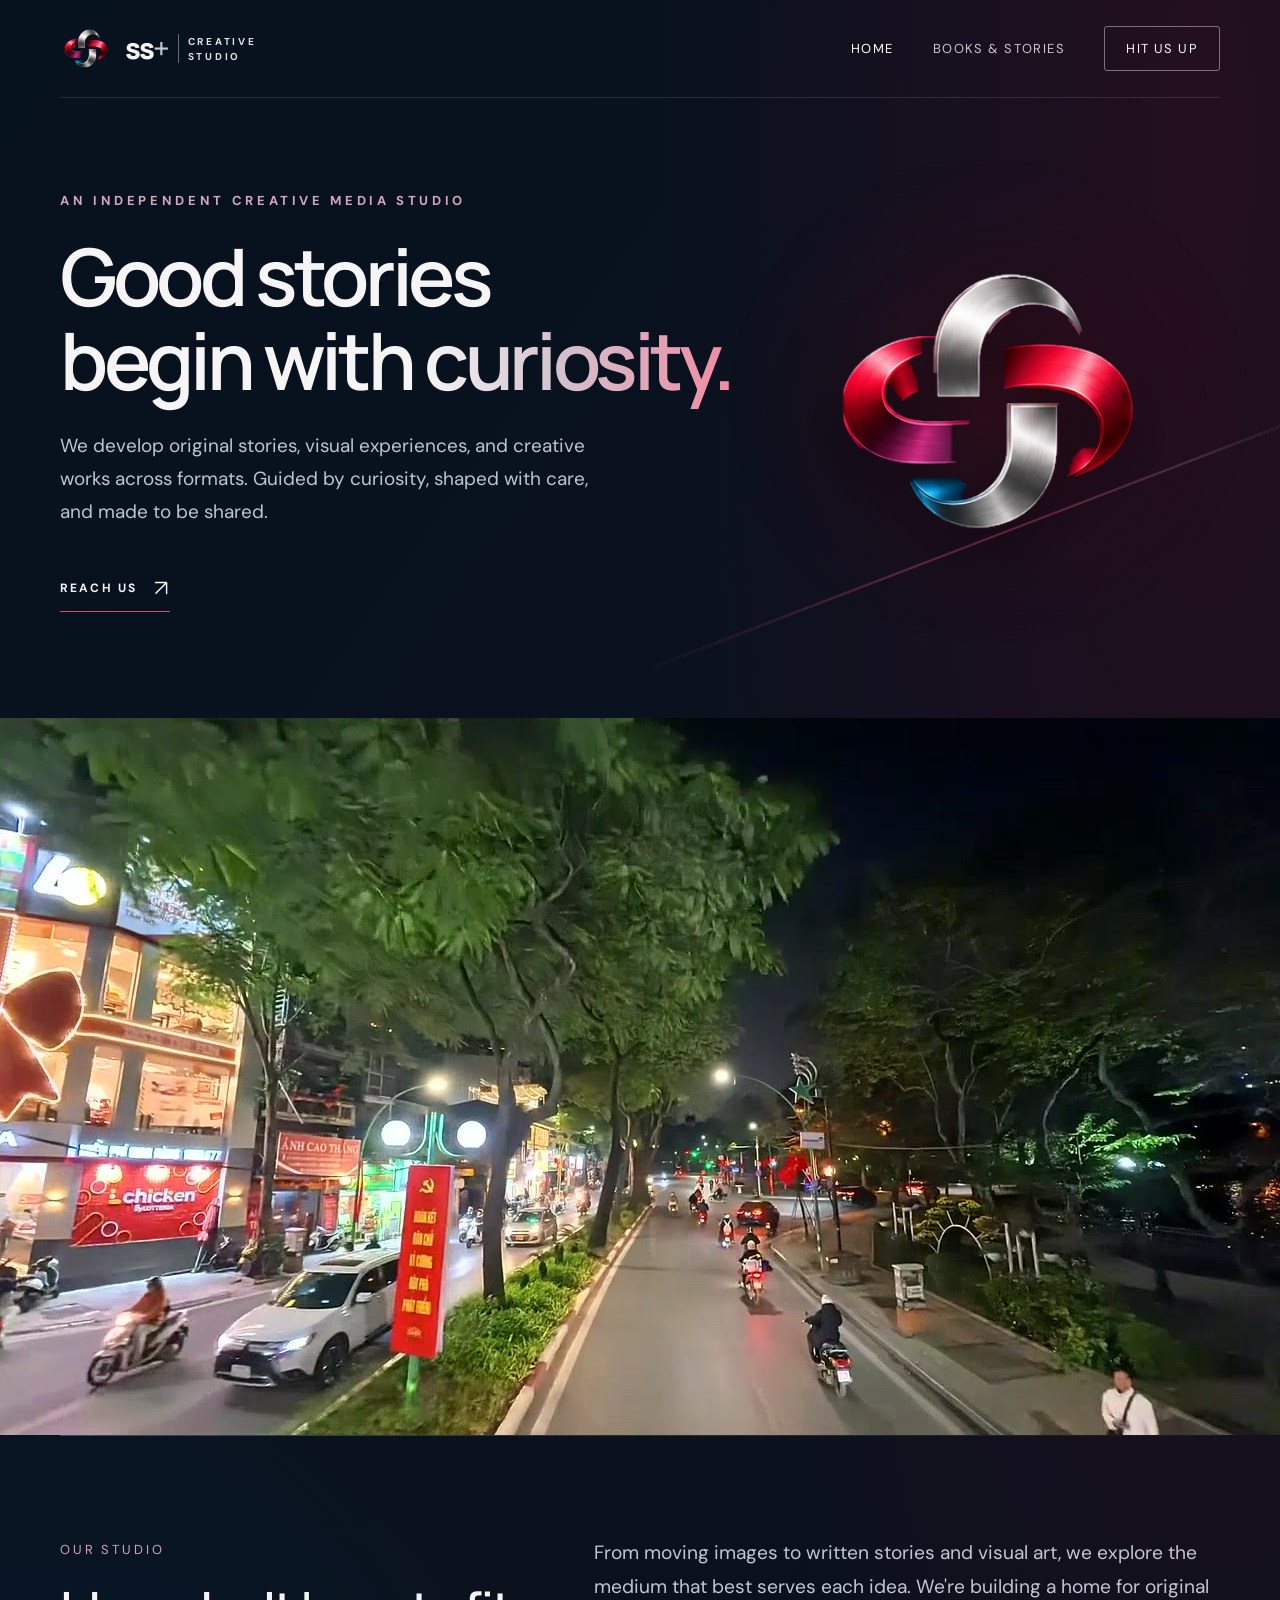
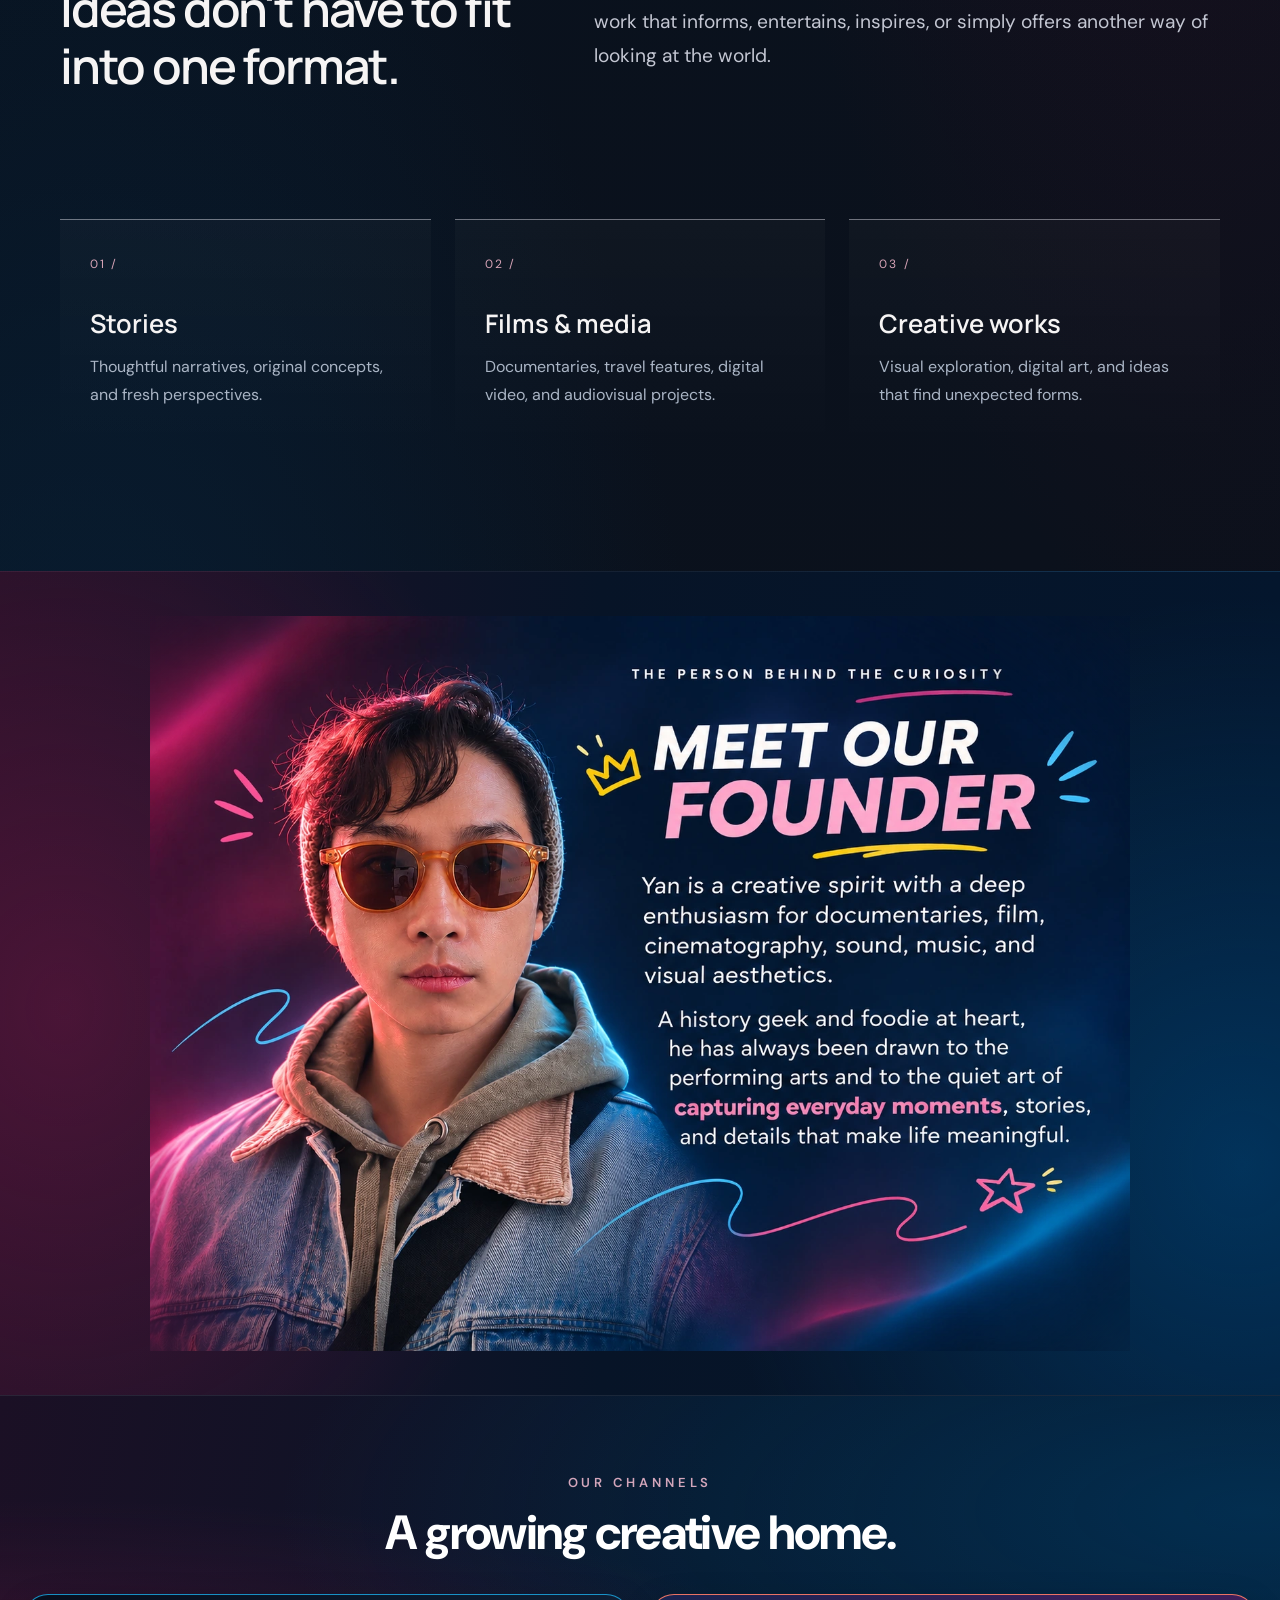
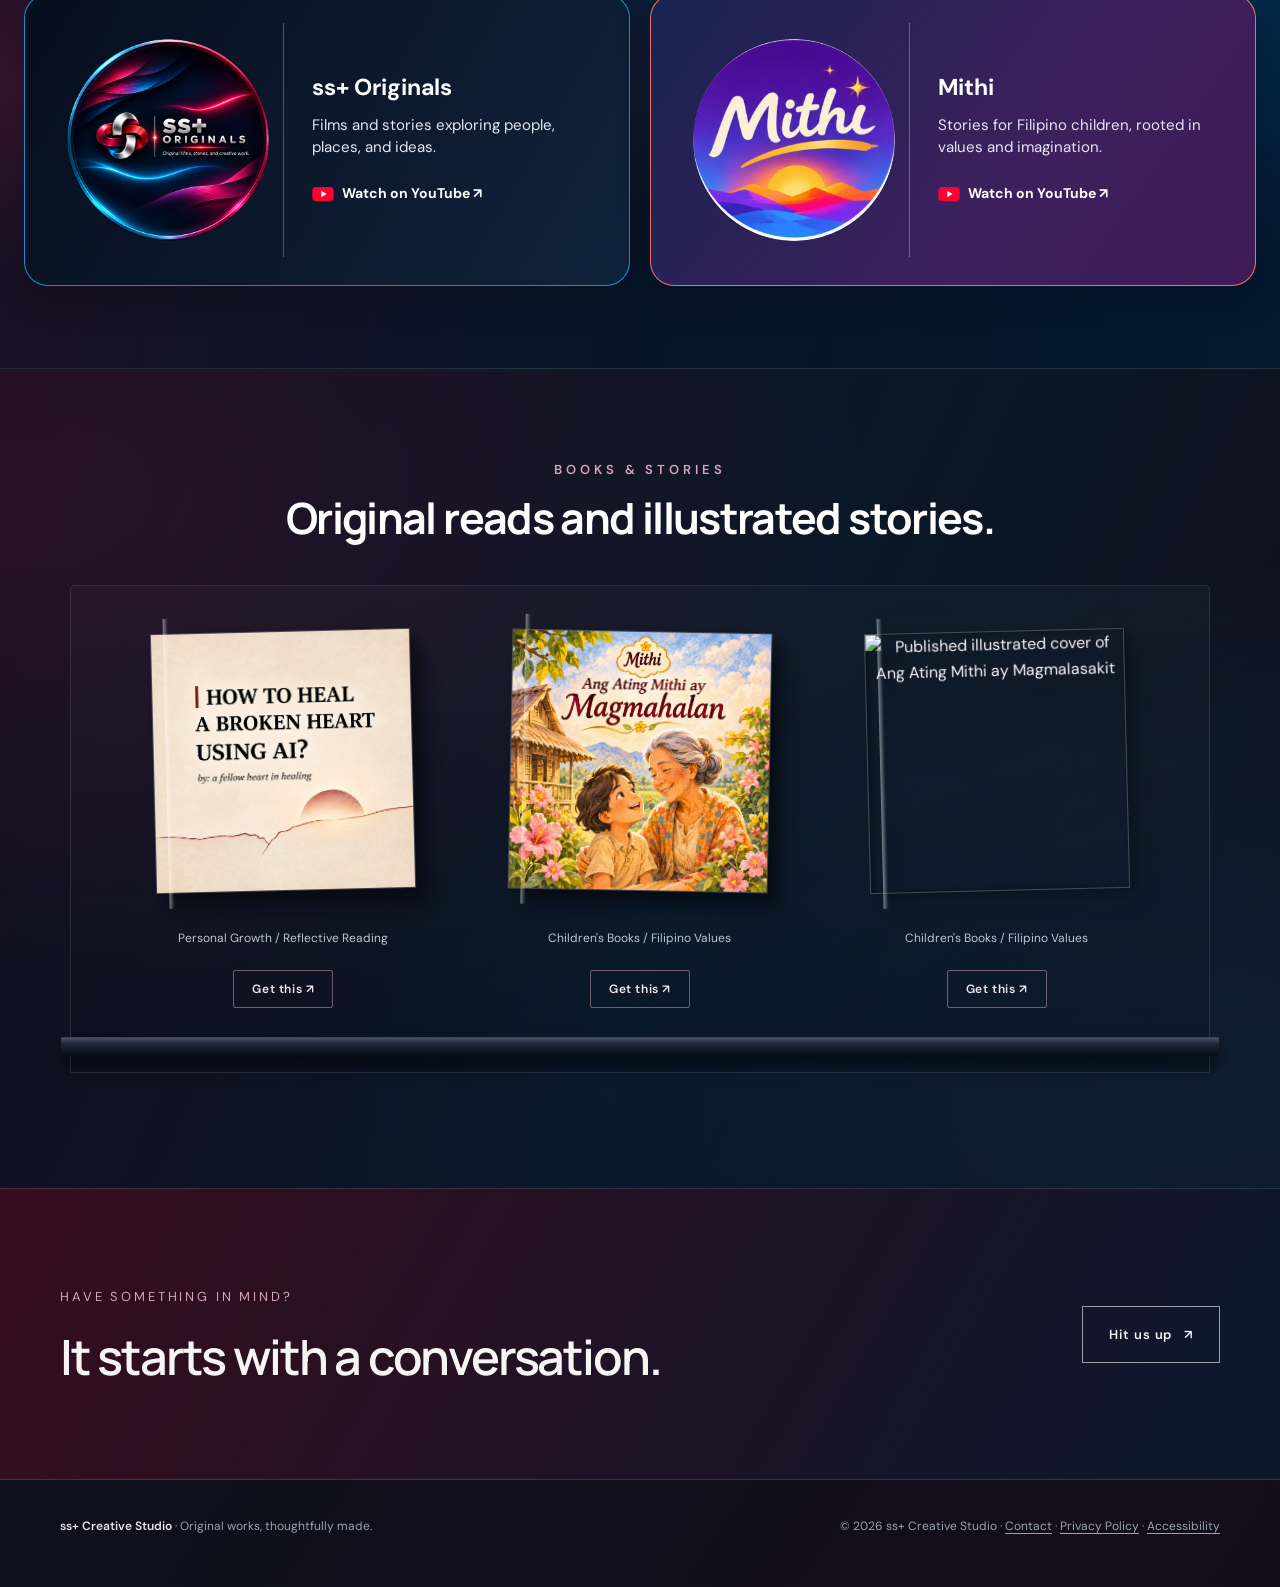
==== commit dc80f79f: "Add files via upload" ====
--- a/index.html
+++ b/index.html
@@ -164,6 +164,12 @@
 .books-cover img { aspect-ratio:1/1; object-fit:contain; }
 @media(max-width:760px){.books-spine{height:225px;}}
 @media(max-width:520px){.books-spine{height:265px;}}
+
+/* Books & Stories: three published titles on desktop, existing mobile behavior retained. */
+@media (min-width: 1021px) {
+  .books-stories .books-rack { grid-template-columns: repeat(3,minmax(0,1fr)); gap:36px 20px; }
+  .books-stories .books-spine { width:min(100%,260px); }
+}
 </style><style id="ssplus-inline-book-preview-styles">/* ss+ Creative Studio book preview overlay only. Does not style the homepage. */
 #ssplus-book-preview {position:fixed;inset:0;z-index:2147483000;display:none;align-items:center;justify-content:center;padding:18px;background:rgba(11,15,24,.74);box-sizing:border-box}
 #ssplus-book-preview[data-open="true"] {display:flex}
@@ -223,6 +229,13 @@
 <div class="books-meta">Children's Books / Filipino Values</div>
 <a class="books-details-trigger" href="https://sspluscreativestudio.gumroad.com/l/mithi" rel="noopener noreferrer" target="_blank">Get this ↗</a>
 </article>
+<article class="books-item">
+<a aria-label="Preview Ang Ating Mithi ay Magmalasakit (opens on this page)" class="books-spine" data-preview-book="mithi02" href="https://sspluscreativestudio.gumroad.com/l/mithi-02" rel="noopener noreferrer" target="_blank">
+<span class="books-cover"><img alt="Published illustrated cover of Ang Ating Mithi ay Magmalasakit" height="960" loading="lazy" src="assets/books/mithi-book-02.webp?v=20261129" width="960"/></span>
+</a>
+<div class="books-meta">Children's Books / Filipino Values</div>
+<a class="books-details-trigger" href="https://sspluscreativestudio.gumroad.com/l/mithi-02" rel="noopener noreferrer" target="_blank">Get this ↗</a>
+</article>
 </div>
 </div>
 </section>
@@ -238,7 +251,8 @@
   const $ = (selector) => root.querySelector(selector);
   const books = {
     heal: {title: 'How to Heal a Broken Heart Using AI?', pages: ['heal-cover.webp','heal-3.webp','heal-4.webp']},
-    mithi: {title: 'Mithi | Ang Ating Mithi ay Magmahalan', pages: ['mithi-cover.webp','mithi-3.webp','mithi-4.webp']}
+    mithi: {title: 'Mithi | Ang Ating Mithi ay Magmahalan', pages: ['mithi-cover.webp','mithi-3.webp','mithi-4.webp']},
+    mithi02: {title: 'Mithi | Ang Ating Mithi ay Magmalasakit', pages: ['mithi02-cover.webp','mithi02-3.webp','mithi02-4.webp']}
   };
   let active = null, page = 0, restoreFocus = null, previousOverflow = '';
   function render() {
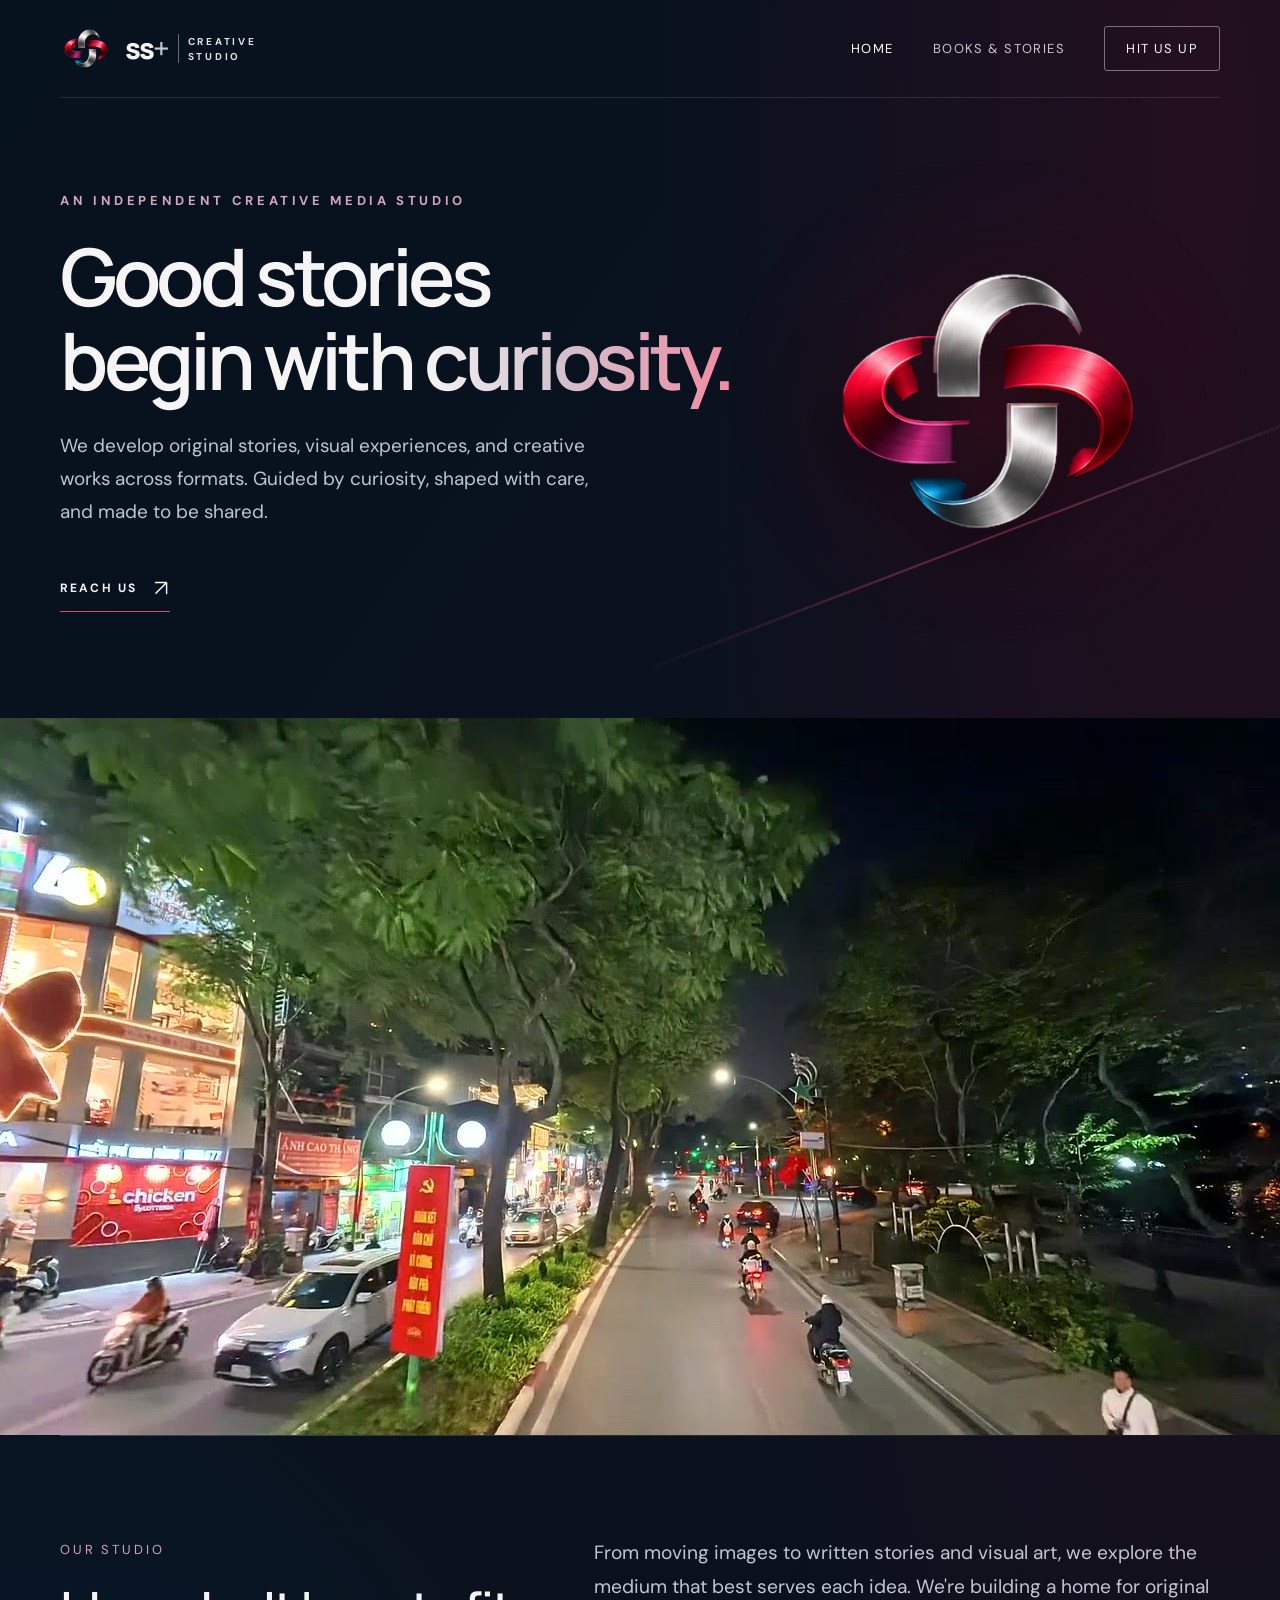
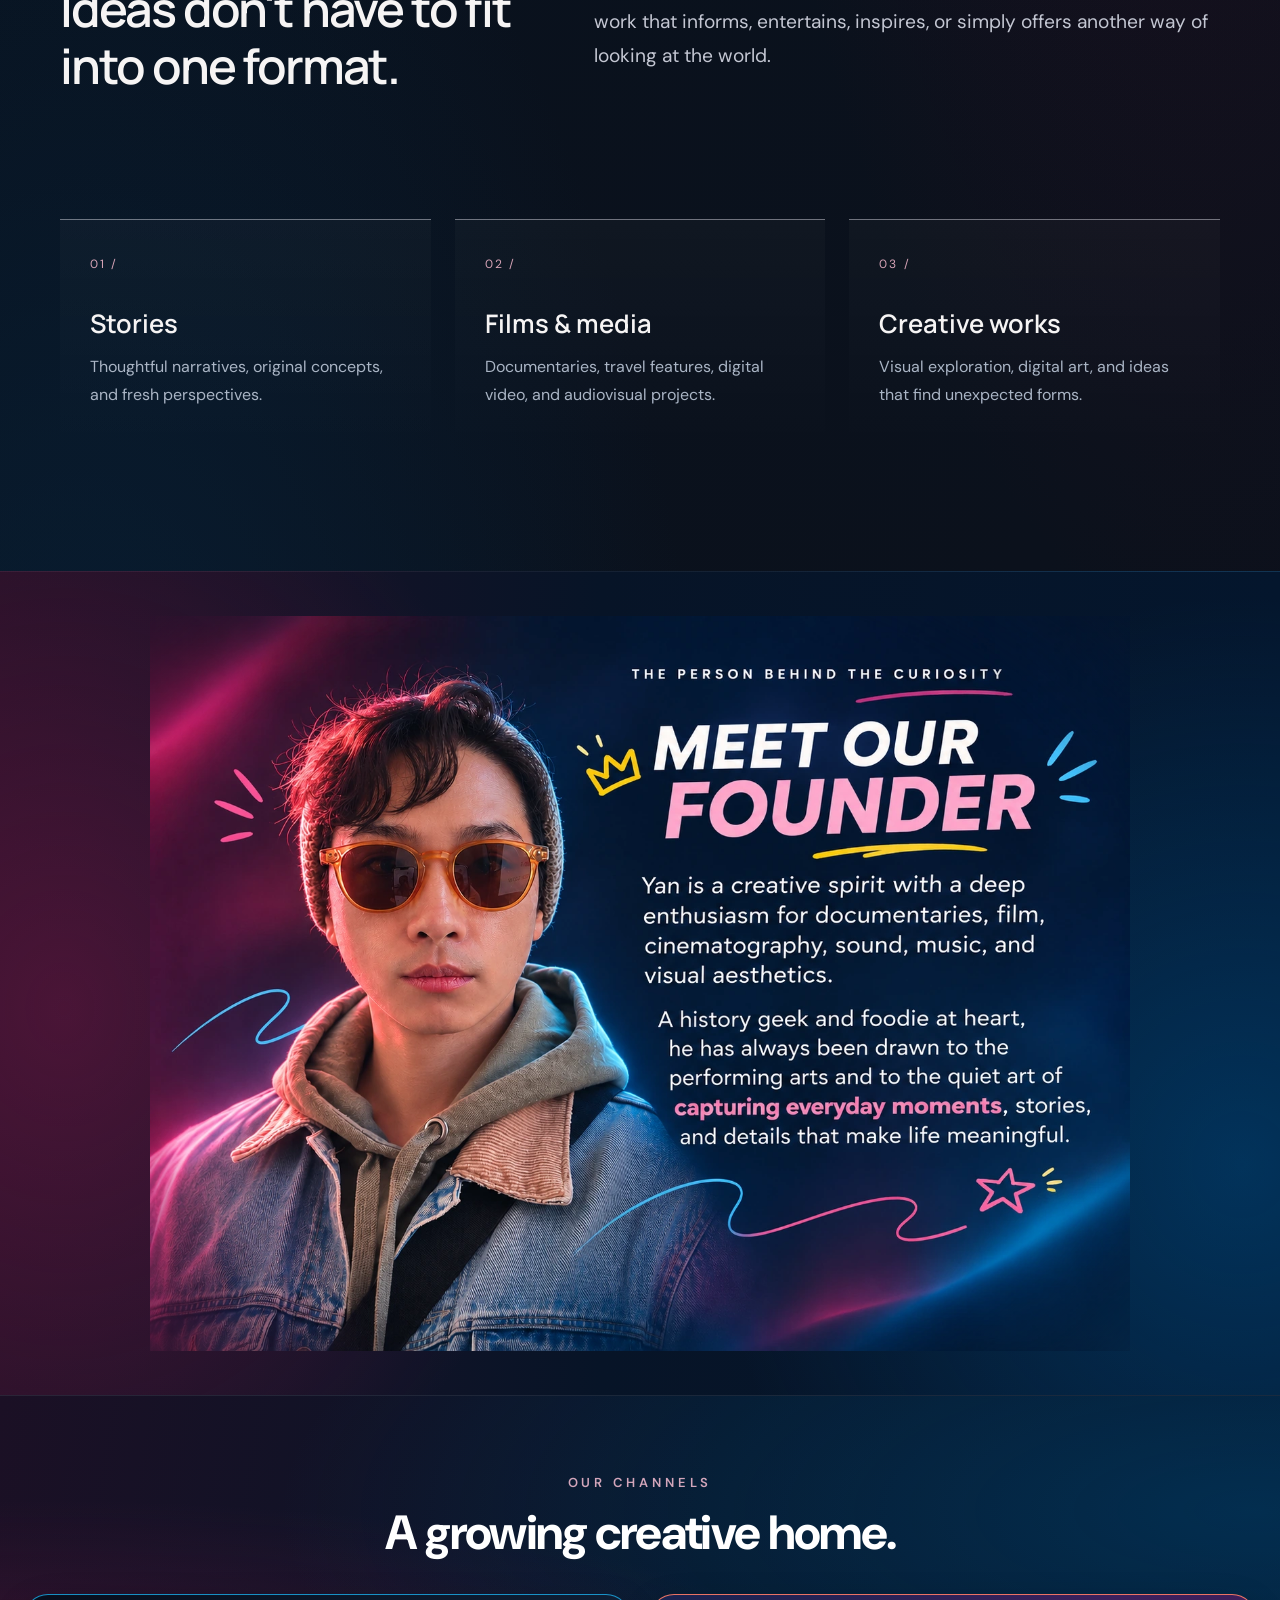
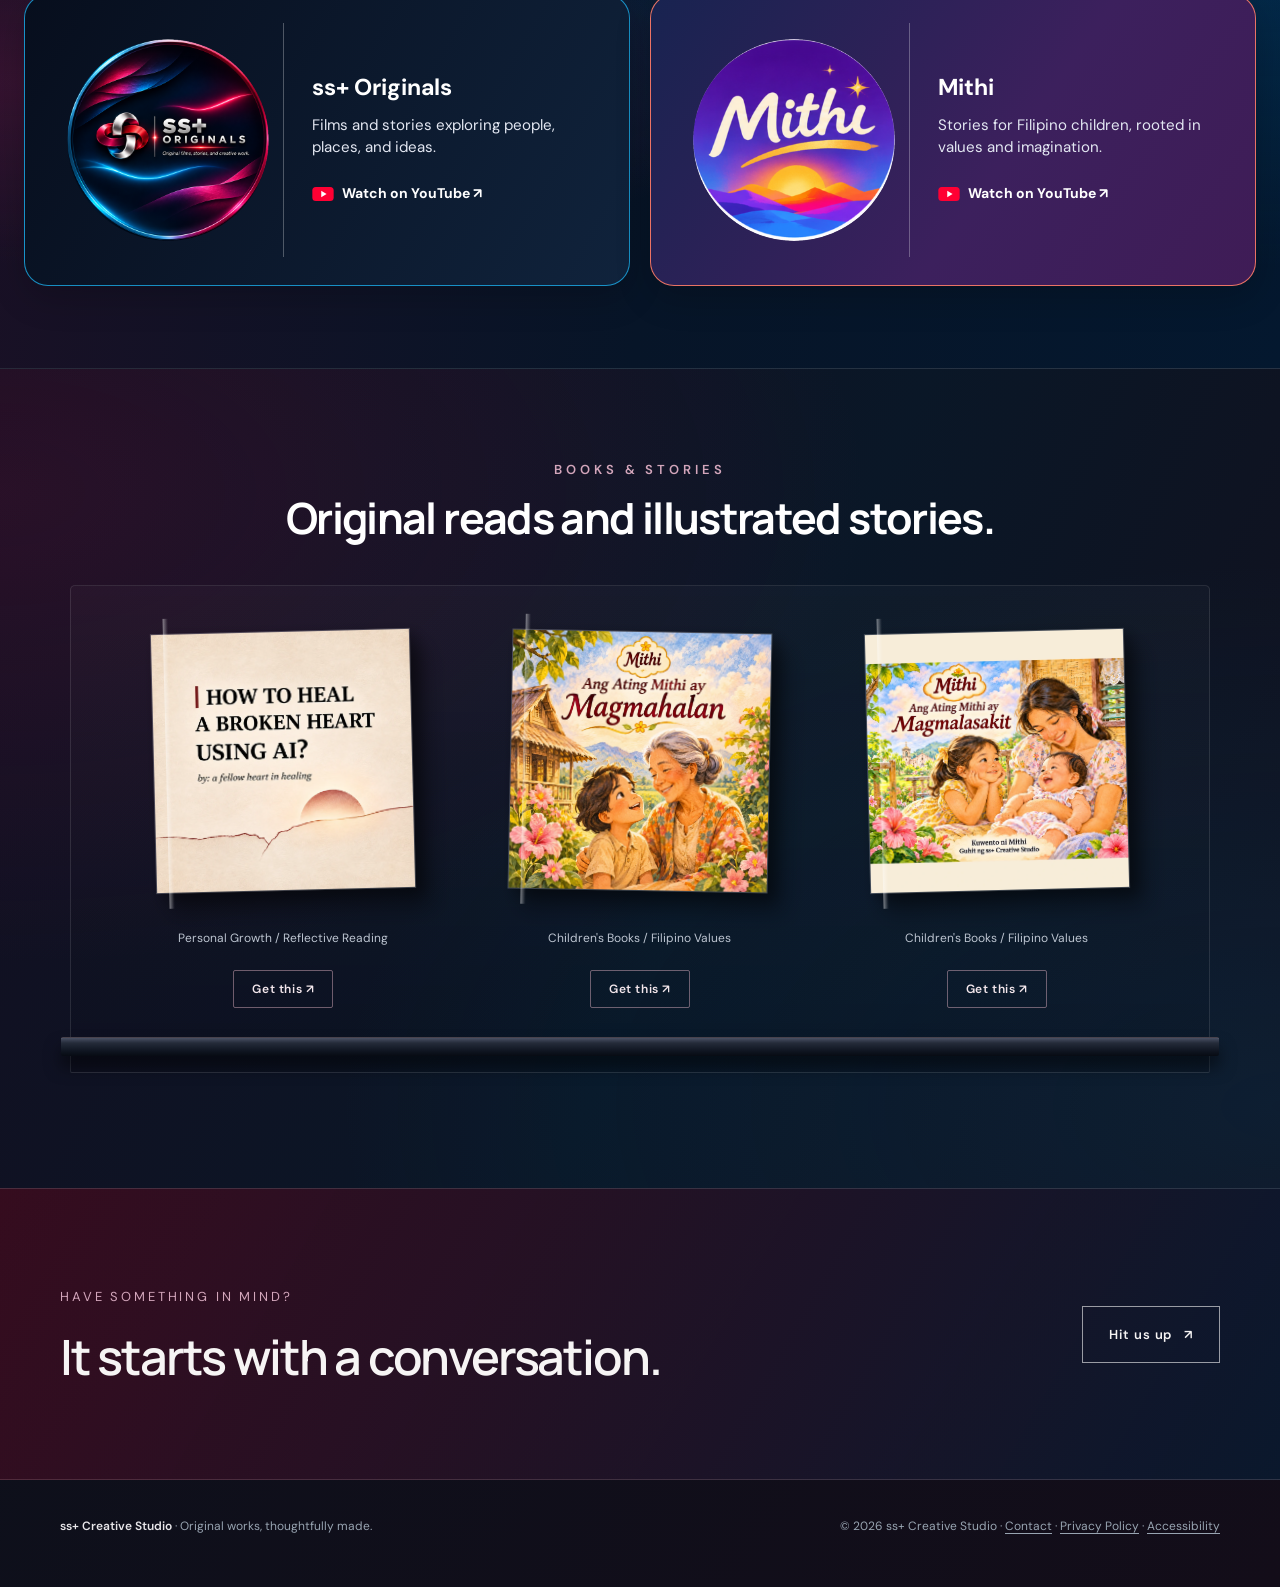
==== commit 0b12aff0: "Add files via upload" ====
--- a/index.html
+++ b/index.html
@@ -231,7 +231,7 @@
 </article>
 <article class="books-item">
 <a aria-label="Preview Ang Ating Mithi ay Magmalasakit (opens on this page)" class="books-spine" data-preview-book="mithi02" href="https://sspluscreativestudio.gumroad.com/l/mithi-02" rel="noopener noreferrer" target="_blank">
-<span class="books-cover"><img alt="Published illustrated cover of Ang Ating Mithi ay Magmalasakit" height="960" loading="lazy" src="assets/books/mithi-book-02.webp?v=20261129" width="960"/></span>
+<span class="books-cover"><img alt="Published illustrated cover of Ang Ating Mithi ay Magmalasakit" height="960" loading="lazy" src="assets/books/mithi-book-02.webp?v=20261129b" width="960"/></span>
 </a>
 <div class="books-meta">Children's Books / Filipino Values</div>
 <a class="books-details-trigger" href="https://sspluscreativestudio.gumroad.com/l/mithi-02" rel="noopener noreferrer" target="_blank">Get this ↗</a>
